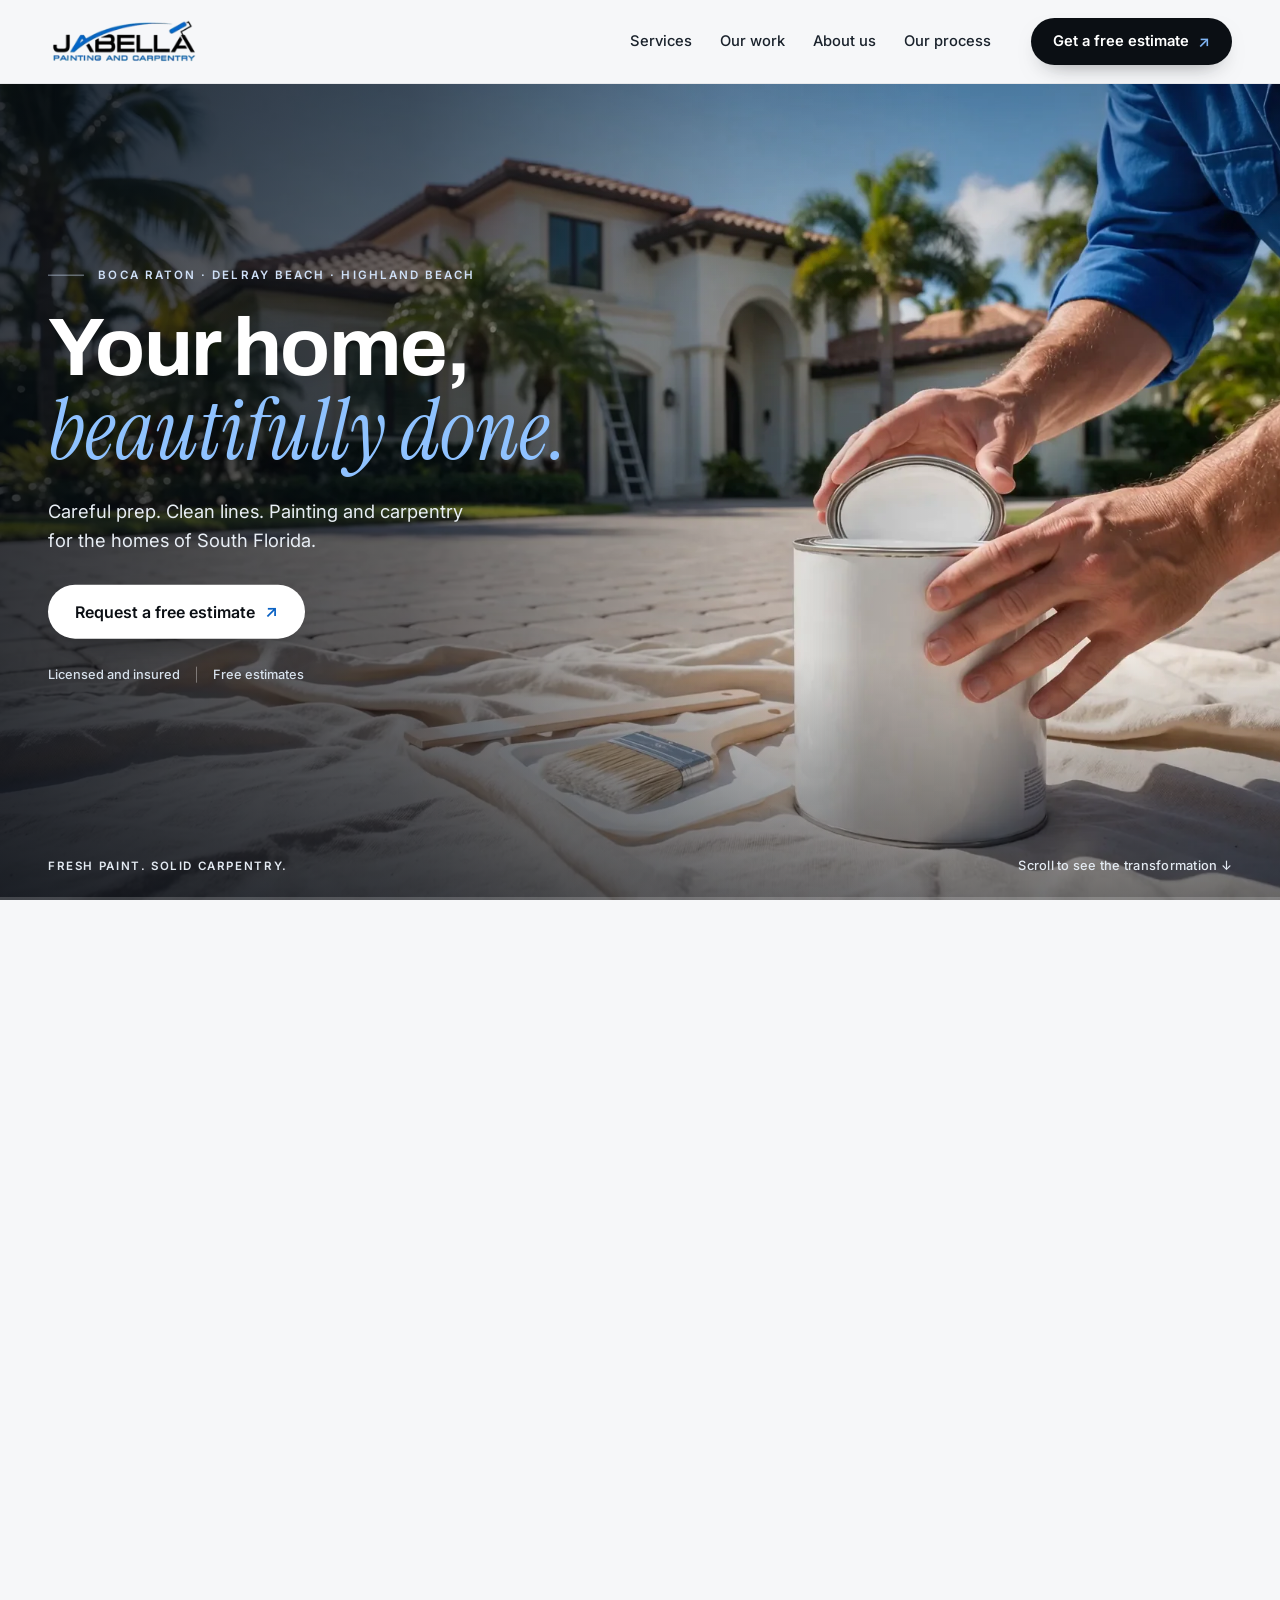
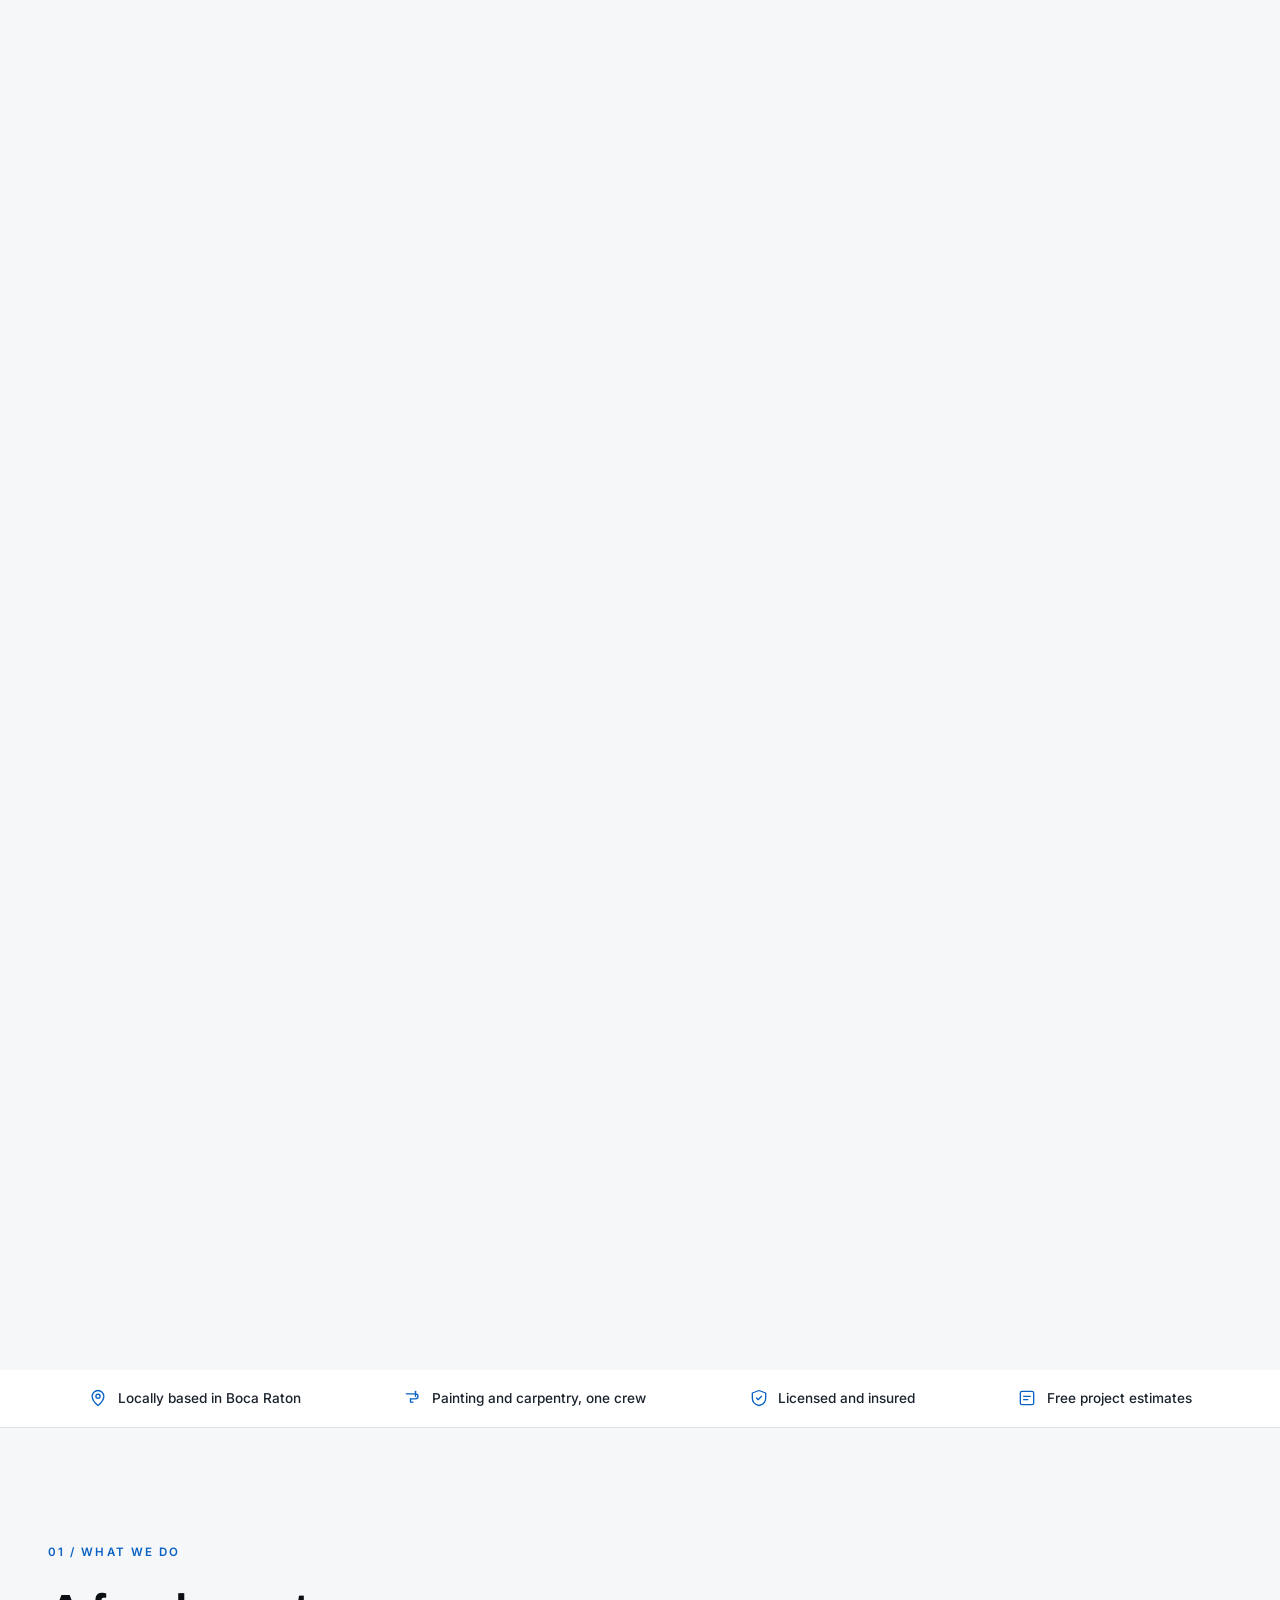
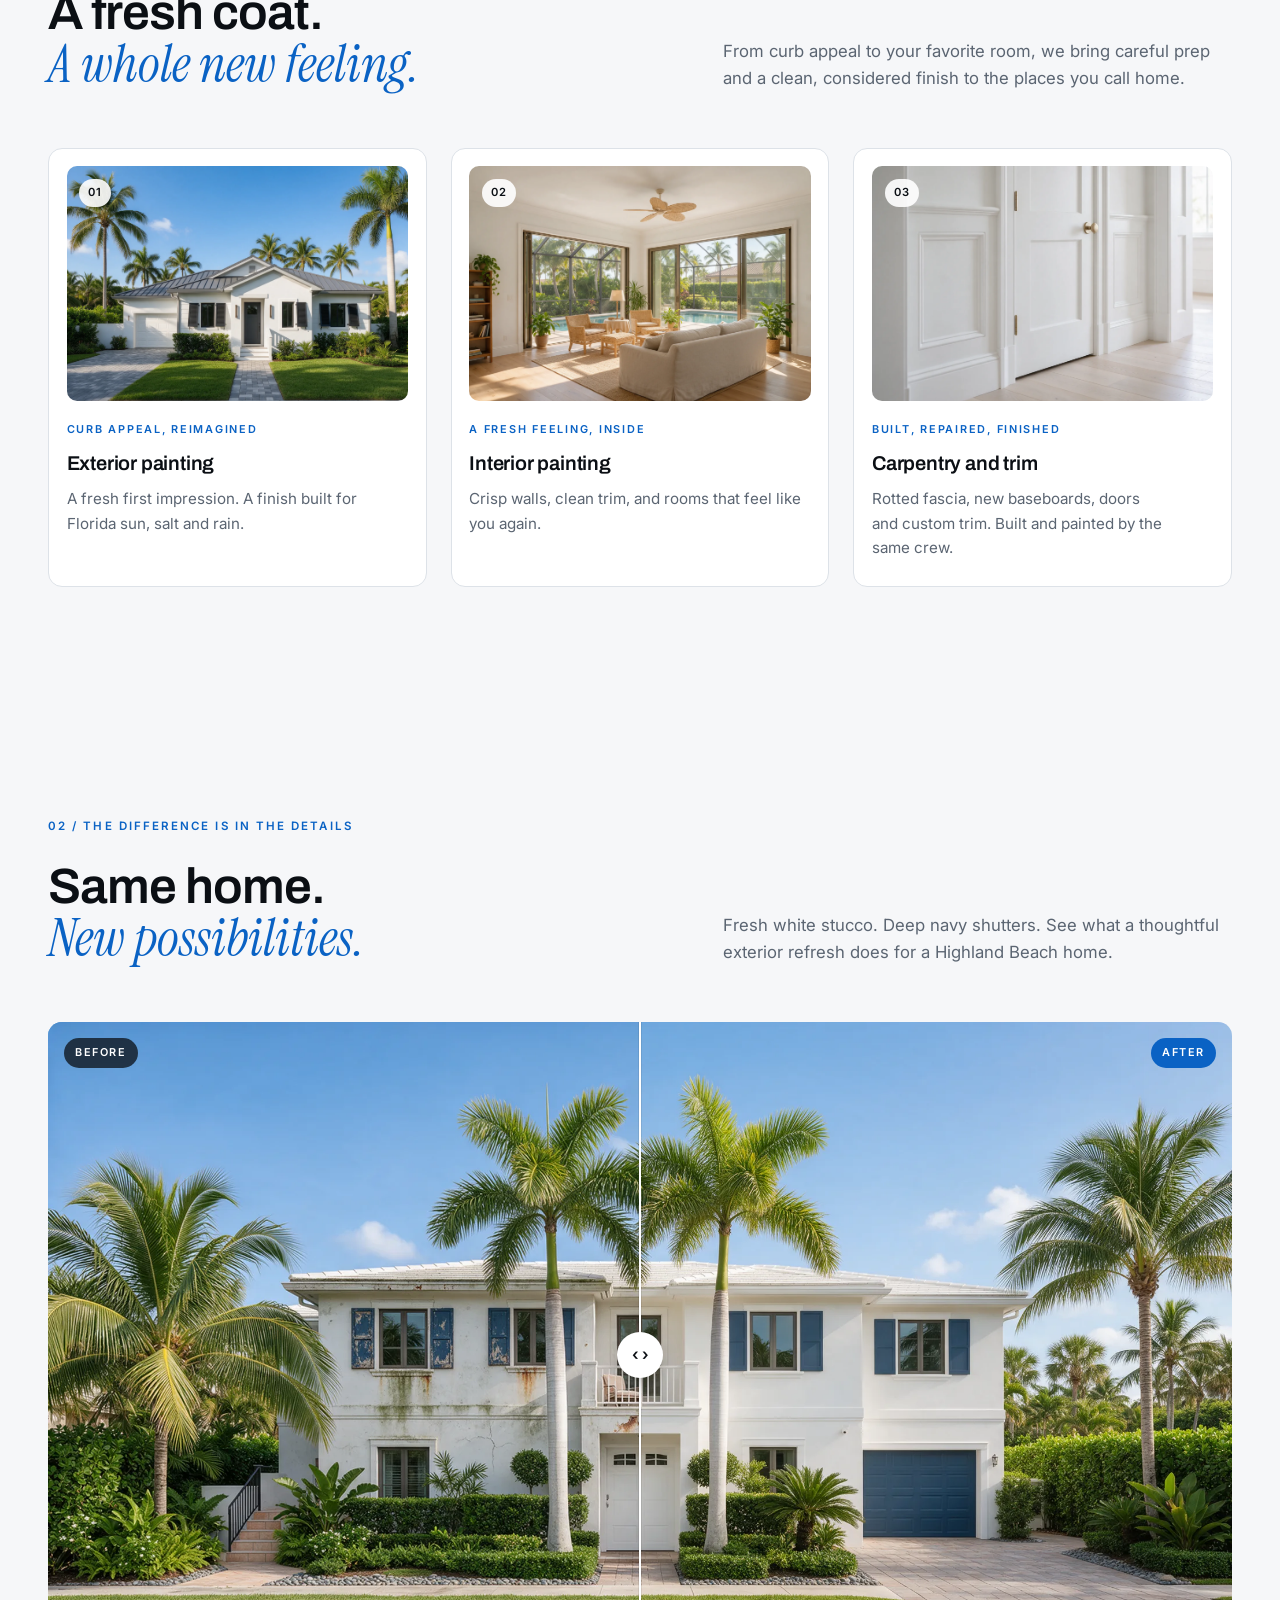
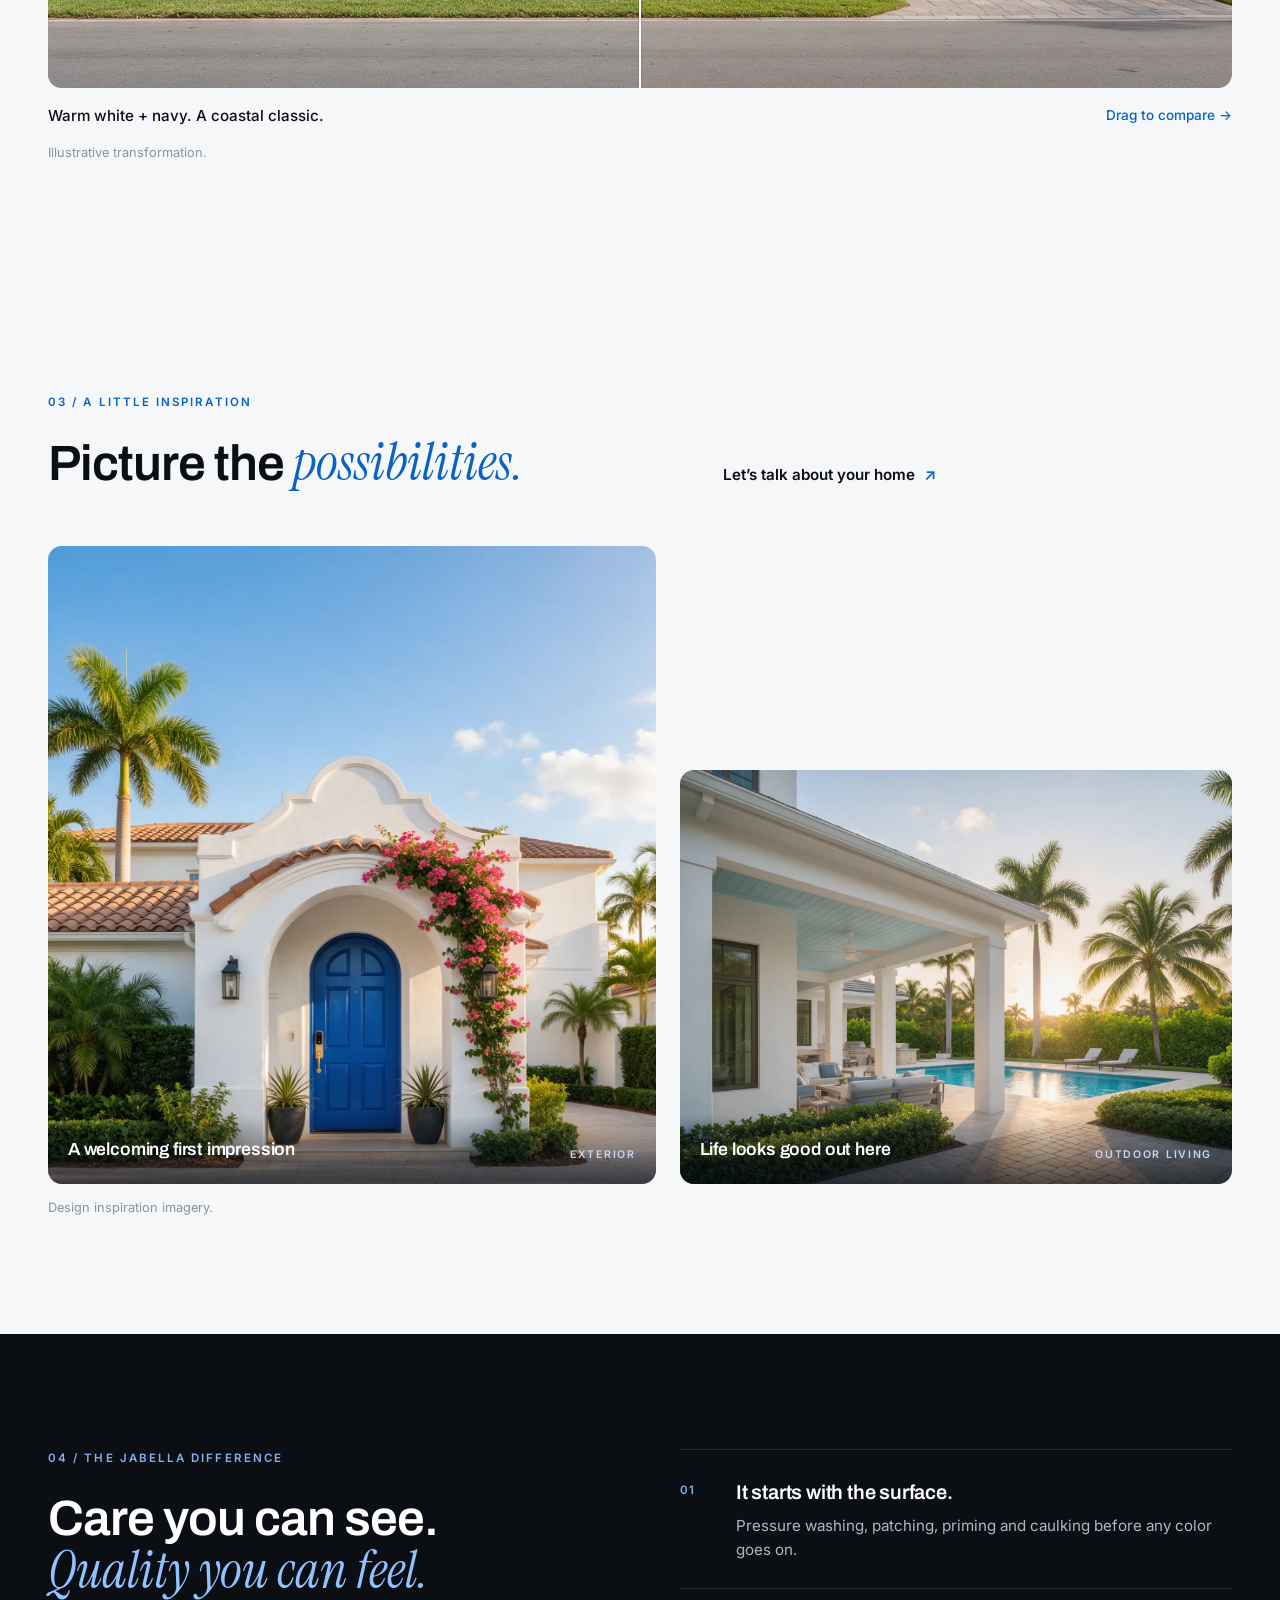
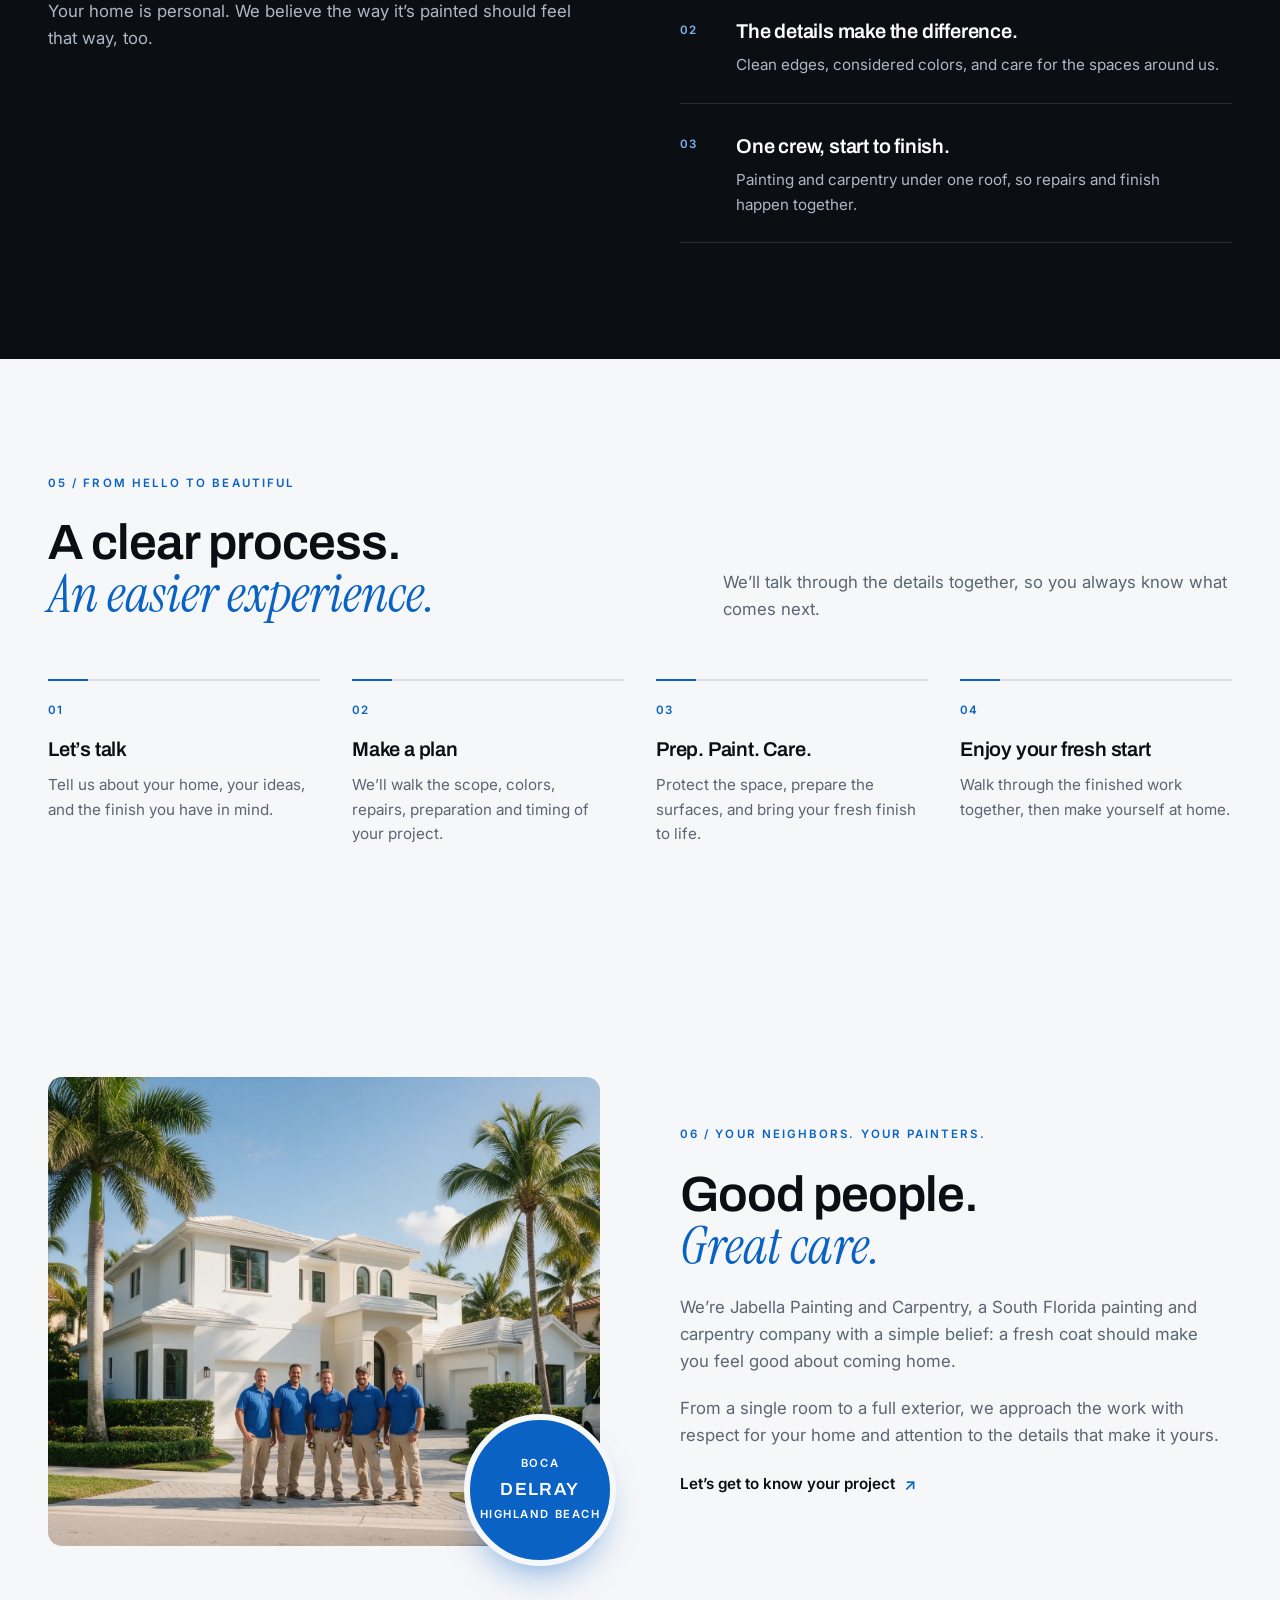
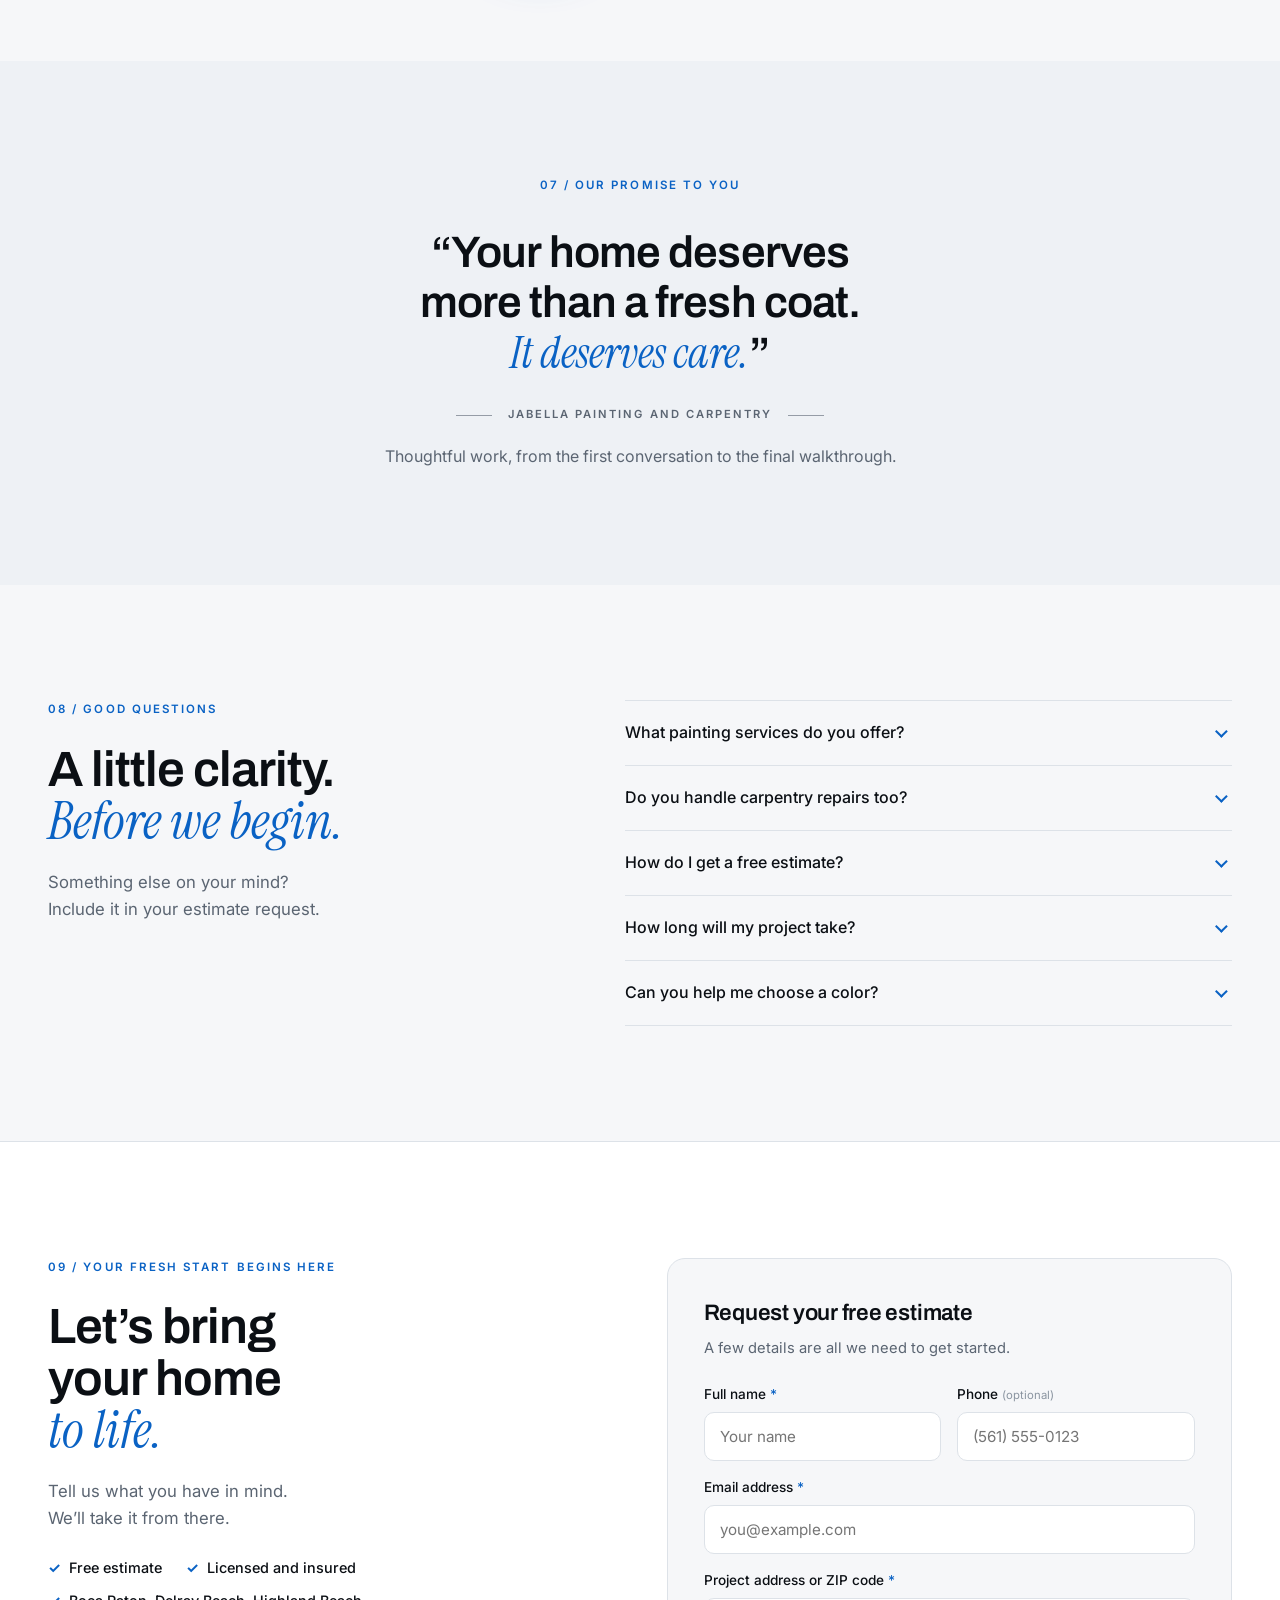
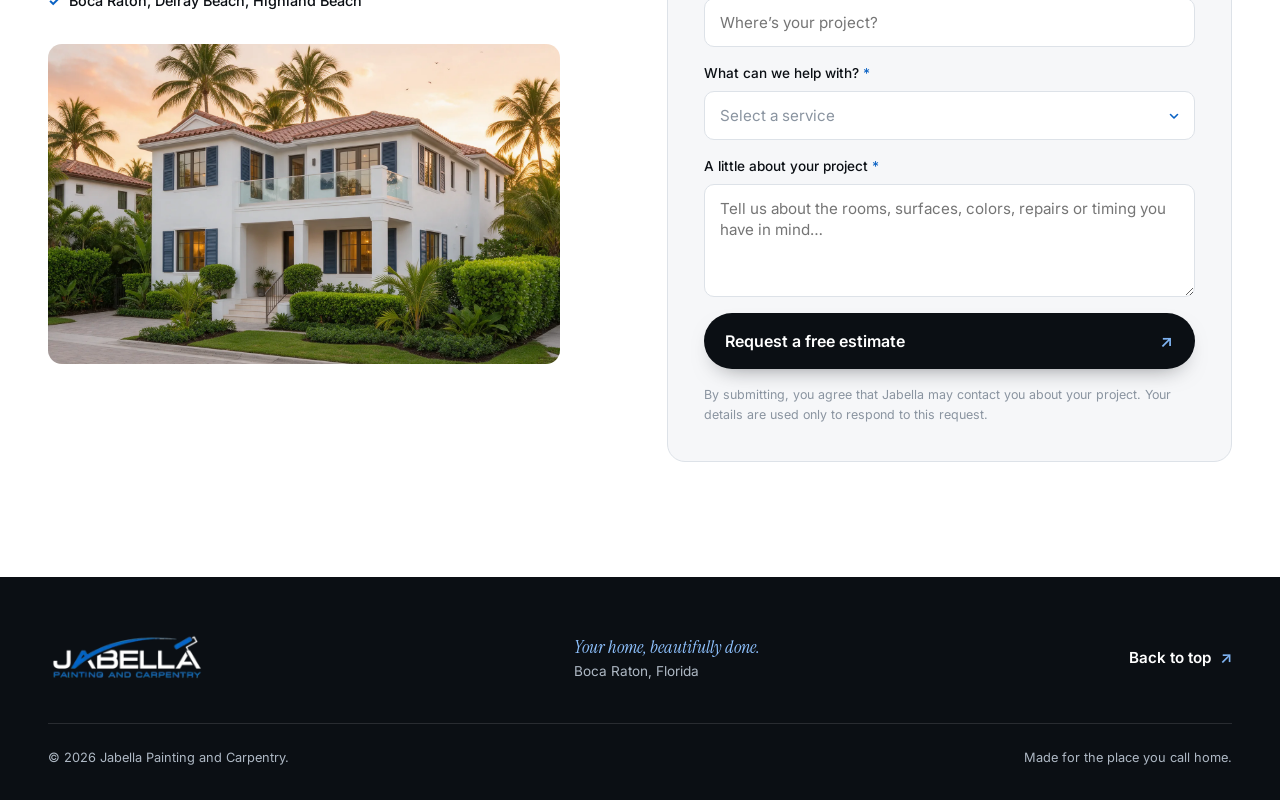
==== index.html @ df05719e "Jabella Painting and Carpentry one-page site Scroll-scrubbed hero film, services, before/after slide" ====
<!doctype html>
<html lang="en">
<head>
<meta charset="utf-8">
<meta name="viewport" content="width=device-width, initial-scale=1, viewport-fit=cover">
<title>Jabella Painting and Carpentry | House Painting in Boca Raton, FL</title>
<meta name="description" content="Residential painting and carpentry for Boca Raton, Delray Beach and Highland Beach. Careful prep, clean lines and free estimates from Jabella Painting and Carpentry.">
<meta property="og:type" content="website">
<meta property="og:site_name" content="Jabella Painting and Carpentry">
<meta property="og:title" content="Jabella Painting and Carpentry | House Painting in Boca Raton, FL">
<meta property="og:description" content="Residential painting and carpentry for Boca Raton, Delray Beach and Highland Beach. Careful prep, clean lines and free estimates.">
<meta property="og:image" content="assets/hero-end.webp">
<meta name="geo.region" content="US-FL">
<meta name="geo.placename" content="Boca Raton">
<link rel="icon" href="assets/mark.svg" type="image/svg+xml">
<link rel="preload" as="image" href="assets/hero-start.webp" fetchpriority="high">
<link rel="preconnect" href="https://fonts.googleapis.com">
<link rel="preconnect" href="https://fonts.gstatic.com" crossorigin>
<link href="https://fonts.googleapis.com/css2?family=Archivo:wght@500;600;700&family=Inter:wght@400;500;600&family=Instrument+Serif:ital@1&display=swap" rel="stylesheet">
<link rel="stylesheet" href="site.css">
</head>
<body>
<a class="skip" href="#services">Skip to services</a>

<header class="site-header">
  <a class="brand" href="#home" aria-label="Jabella Painting and Carpentry, home">
    <img src="assets/logo.webp" width="180" height="55" alt="Jabella Painting and Carpentry">
  </a>
  <nav class="desktop-nav" aria-label="Main navigation">
    <a href="#services">Services</a>
    <a href="#work">Our work</a>
    <a href="#about">About us</a>
    <a href="#process">Our process</a>
  </nav>
  <a class="btn btn--primary header-cta" href="#estimate">Get a free estimate <span class="arrow" aria-hidden="true">↗</span></a>
  <button class="menu-toggle" type="button" aria-expanded="false" aria-controls="mobile-nav" aria-label="Open menu">
    <span></span><span></span>
  </button>
</header>
<nav id="mobile-nav" class="mobile-nav" aria-label="Mobile navigation" hidden>
  <a href="#services">Services</a>
  <a href="#work">Our work</a>
  <a href="#about">About us</a>
  <a href="#process">Our process</a>
  <a href="#estimate" class="btn btn--primary">Get a free estimate</a>
</nav>

<main>

  <!-- ============ HERO: the painting film, scrubbed by scroll ============ -->
  <section id="home" class="hero-scroll" aria-label="Jabella painting film">
    <div class="hero-sticky">
      <img class="hero-poster" src="assets/hero-start.webp" alt="A painter opens a fresh can of white paint on a drop cloth in front of a Boca Raton home" fetchpriority="high">
      <video class="hero-video" muted playsinline preload="auto" aria-label="Painting film controlled by scrolling" data-src="assets/hero.mp4" data-src-mobile="assets/hero-m.mp4"></video>
      <div class="hero-shade" aria-hidden="true"></div>

      <div class="hero-copy">
        <p class="hero-kicker"><span class="rule"></span>Boca Raton · Delray Beach · Highland Beach</p>
        <h1>Your home,<br><em>beautifully done.</em></h1>
        <p class="hero-sub">Careful prep. Clean lines. Painting and carpentry <br class="br-wide">for the homes of South Florida.</p>
        <a class="btn btn--light btn--lg" href="#estimate">Request a free estimate <span class="arrow" aria-hidden="true">↗</span></a>
        <p class="hero-chips"><span>Licensed and insured</span><span class="sep" aria-hidden="true"></span><span>Free estimates</span></p>
      </div>

      <div class="hero-foot">
        <p class="hero-foot__tag">Fresh paint. Solid carpentry.</p>
        <p class="hero-foot__hint">Scroll to see the transformation <span aria-hidden="true">↓</span></p>
      </div>
      <div class="hero-progress" aria-hidden="true"><span></span></div>
    </div>
  </section>

  <!-- ============ TRUST STRIP ============ -->
  <section class="trust" aria-label="Why homeowners choose Jabella">
    <ul>
      <li><svg viewBox="0 0 24 24" aria-hidden="true"><path d="M12 21s-7-5.5-7-11a7 7 0 0 1 14 0c0 5.5-7 11-7 11z"/><circle cx="12" cy="10" r="2.5"/></svg>Locally based in Boca Raton</li>
      <li><svg viewBox="0 0 24 24" aria-hidden="true"><path d="M4 7h11a3 3 0 0 1 0 6H9"/><path d="M9 13v4h3"/><path d="M15 4v6"/></svg>Painting and carpentry, one crew</li>
      <li><svg viewBox="0 0 24 24" aria-hidden="true"><path d="M12 3l8 3v6c0 5-3.5 8-8 9-4.5-1-8-4-8-9V6l8-3z"/><path d="M9 12l2 2 4-4"/></svg>Licensed and insured</li>
      <li><svg viewBox="0 0 24 24" aria-hidden="true"><rect x="4" y="4" width="16" height="16" rx="2"/><path d="M8 10h8M8 14h5"/></svg>Free project estimates</li>
    </ul>
  </section>

  <!-- ============ 01 SERVICES ============ -->
  <section class="section services" id="services">
    <div class="wrap">
      <p class="label">01 / What we do</p>
      <div class="split">
        <h2>A fresh coat.<br><em>A whole new feeling.</em></h2>
        <p class="lede">From curb appeal to your favorite room, we bring careful prep and a clean, considered finish to the places you call home.</p>
      </div>

      <div class="cards" data-reveal data-stagger>
        <article class="card">
          <div class="card__media">
            <img src="assets/exterior.webp" alt="A freshly painted white Delray Beach home with gray shutters and a metal roof" loading="lazy" width="1600" height="1200">
            <span class="card__num">01</span>
          </div>
          <p class="card__kicker">Curb appeal, reimagined</p>
          <h3>Exterior painting</h3>
          <p>A fresh first impression. A finish built for Florida sun, salt and rain.</p>
        </article>
        <article class="card">
          <div class="card__media">
            <img src="assets/interior.webp" alt="A light-filled Boca Raton living room with freshly painted white walls opening to a pool" loading="lazy" width="1600" height="1200">
            <span class="card__num">02</span>
          </div>
          <p class="card__kicker">A fresh feeling, inside</p>
          <h3>Interior painting</h3>
          <p>Crisp walls, clean trim, and rooms that feel like you again.</p>
        </article>
        <article class="card">
          <div class="card__media">
            <img src="assets/carpentry.webp" alt="A freshly painted white shaker door with brass hardware and new wainscoting" loading="lazy" width="1600" height="1200">
            <span class="card__num">03</span>
          </div>
          <p class="card__kicker">Built, repaired, finished</p>
          <h3>Carpentry and trim</h3>
          <p>Rotted fascia, new baseboards, doors and custom trim. Built and painted by the same crew.</p>
        </article>
      </div>
    </div>
  </section>

  <!-- ============ 02 TRANSFORMATION ============ -->
  <section class="section transformation" id="transformation">
    <div class="wrap">
      <p class="label">02 / The difference is in the details</p>
      <div class="split">
        <h2>Same home.<br><em>New possibilities.</em></h2>
        <p class="lede">Fresh white stucco. Deep navy shutters. See what a thoughtful exterior refresh does for a Highland Beach home.</p>
      </div>

      <div class="compare" data-reveal>
        <div class="compare__frame" id="compare" style="--pos: 50%;">
          <img class="compare__after" src="assets/after.webp" alt="The same Highland Beach house freshly painted warm white with navy shutters" loading="lazy" width="2048" height="1152">
          <img class="compare__before" src="assets/before.webp" alt="A two-story Highland Beach house with faded, mildew-streaked stucco and peeling shutters, before the refresh" loading="lazy" width="2048" height="1152">
          <span class="compare__tag compare__tag--before">Before</span>
          <span class="compare__tag compare__tag--after">After</span>
          <div class="compare__line" aria-hidden="true"><span class="compare__knob">‹&nbsp;&nbsp;›</span></div>
          <input class="compare__range" type="range" min="0" max="100" value="50" aria-label="Drag to compare before and after">
        </div>
        <div class="compare__foot">
          <p class="compare__caption">Warm white + navy. A coastal classic.</p>
          <p class="compare__hint">Drag to compare <span aria-hidden="true">→</span></p>
        </div>
        <p class="note">Illustrative transformation.</p>
      </div>
    </div>
  </section>

  <!-- ============ 03 PROJECTS ============ -->
  <section class="section projects" id="work">
    <div class="wrap">
      <p class="label">03 / A little inspiration</p>
      <div class="split split--tight">
        <h2>Picture the <em>possibilities.</em></h2>
        <a class="textlink" href="#estimate">Let’s talk about your home <span class="arrow" aria-hidden="true">↗</span></a>
      </div>

      <div class="gallery" data-reveal data-stagger>
        <figure class="tile tile--tall">
          <img src="assets/entry.webp" alt="A white Mediterranean entry in Boca Raton with a glossy blue front door and bougainvillea" loading="lazy" width="1536" height="2048">
          <figcaption><span>A welcoming first impression</span><small>Exterior</small></figcaption>
        </figure>
        <figure class="tile">
          <img src="assets/lanai.webp" alt="A freshly painted white covered lanai beside a pool at golden hour in Delray Beach" loading="lazy" width="1600" height="1200">
          <figcaption><span>Life looks good out here</span><small>Outdoor living</small></figcaption>
        </figure>
      </div>
      <p class="note">Design inspiration imagery.</p>
    </div>
  </section>

  <!-- ============ 04 WHY ============ -->
  <section class="why-band" id="why">
    <div class="wrap grid-2">
      <div>
        <p class="label label--onDark">04 / The Jabella difference</p>
        <h2>Care you can see.<br><em>Quality you can feel.</em></h2>
        <p class="lede lede--onDark">Your home is personal. We believe the way it’s painted should feel that way, too.</p>
      </div>
      <ol class="pillars" data-reveal data-stagger>
        <li>
          <span class="num">01</span>
          <div><h3>It starts with the surface.</h3><p>Pressure washing, patching, priming and caulking before any color goes on.</p></div>
        </li>
        <li>
          <span class="num">02</span>
          <div><h3>The details make the difference.</h3><p>Clean edges, considered colors, and care for the spaces around us.</p></div>
        </li>
        <li>
          <span class="num">03</span>
          <div><h3>One crew, start to finish.</h3><p>Painting and carpentry under one roof, so repairs and finish happen together.</p></div>
        </li>
      </ol>
    </div>
  </section>

  <!-- ============ 05 PROCESS ============ -->
  <section class="section process" id="process">
    <div class="wrap">
      <p class="label">05 / From hello to beautiful</p>
      <div class="split">
        <h2>A clear process.<br><em>An easier experience.</em></h2>
        <p class="lede">We’ll talk through the details together, so you always know what comes next.</p>
      </div>
      <ol class="steps" data-reveal data-stagger>
        <li><span class="num">01</span><h3>Let’s talk</h3><p>Tell us about your home, your ideas, and the finish you have in mind.</p></li>
        <li><span class="num">02</span><h3>Make a plan</h3><p>We’ll walk the scope, colors, repairs, preparation and timing of your project.</p></li>
        <li><span class="num">03</span><h3>Prep. Paint. Care.</h3><p>Protect the space, prepare the surfaces, and bring your fresh finish to life.</p></li>
        <li><span class="num">04</span><h3>Enjoy your fresh start</h3><p>Walk through the finished work together, then make yourself at home.</p></li>
      </ol>
    </div>
  </section>

  <!-- ============ 06 ABOUT ============ -->
  <section class="section about" id="about">
    <div class="wrap grid-2 grid-2--about">
      <div class="about__media" data-reveal>
        <img src="assets/team.webp" alt="The Jabella Painting and Carpentry crew in blue shirts in front of a white Boca Raton home" loading="lazy" width="1600" height="1200">
        <div class="badge" aria-hidden="true"><span>Boca</span><span>Delray</span><span>Highland Beach</span></div>
      </div>
      <div>
        <p class="label">06 / Your neighbors. Your painters.</p>
        <h2>Good people.<br><em>Great care.</em></h2>
        <p class="body">We’re Jabella Painting and Carpentry, a South Florida painting and carpentry company with a simple belief: a fresh coat should make you feel good about coming home.</p>
        <p class="body">From a single room to a full exterior, we approach the work with respect for your home and attention to the details that make it yours.</p>
        <a class="textlink" href="#estimate">Let’s get to know your project <span class="arrow" aria-hidden="true">↗</span></a>
      </div>
    </div>
  </section>

  <!-- ============ 07 PROMISE ============ -->
  <section class="promise section" id="testimonials">
    <div class="wrap">
      <p class="label">07 / Our promise to you</p>
      <blockquote>
        <p>“Your home deserves<br>more than a fresh coat.<br><em>It deserves care.</em>”</p>
        <footer><span class="rule"></span>Jabella Painting and Carpentry<span class="rule"></span></footer>
      </blockquote>
      <p class="promise__sub">Thoughtful work, from the first conversation to the final walkthrough.</p>
    </div>
  </section>

  <!-- ============ 08 FAQ ============ -->
  <section class="section faq" id="faq">
    <div class="wrap grid-2 grid-2--faq">
      <div>
        <p class="label">08 / Good questions</p>
        <h2>A little clarity.<br><em>Before we begin.</em></h2>
        <p class="body">Something else on your mind?<br>Include it in your estimate request.</p>
      </div>
      <div class="accordion">
        <details>
          <summary>What painting services do you offer?</summary>
          <div class="acc__body">
            <p>Interior and exterior painting for homes and condos, including walls, ceilings, trim, doors, cabinets, stucco and fascia. We also handle pressure washing and surface prep as part of every exterior.</p>
          </div>
        </details>
        <details>
          <summary>Do you handle carpentry repairs too?</summary>
          <div class="acc__body">
            <p>Yes. Rotted fascia and soffit, damaged trim, baseboards, door frames and custom millwork are repaired or replaced by our own crew before the paint goes on, so you never need a second contractor.</p>
          </div>
        </details>
        <details>
          <summary>How do I get a free estimate?</summary>
          <div class="acc__body">
            <p>Fill out the short form below or give us a call. We’ll schedule a visit, walk the project with you, and send a clear written estimate with no obligation.</p>
          </div>
        </details>
        <details>
          <summary>How long will my project take?</summary>
          <div class="acc__body">
            <p>Most interiors take a few days and most exteriors about a week, depending on size, repairs and weather. We’ll give you a schedule up front and keep you posted along the way.</p>
          </div>
        </details>
        <details>
          <summary>Can you help me choose a color?</summary>
          <div class="acc__body">
            <p>Absolutely. We’ll bring samples, paint test patches on your actual walls and talk through what works with Florida light, your roof, your neighbors and any HOA guidelines.</p>
          </div>
        </details>
      </div>
    </div>
  </section>

  <!-- ============ 09 ESTIMATE ============ -->
  <section class="estimate-section" id="estimate">
    <div class="wrap grid-2 grid-2--estimate">
      <div class="estimate__intro">
        <p class="label">09 / Your fresh start begins here</p>
        <h2>Let’s bring<br>your home<br><em>to life.</em></h2>
        <p class="body">Tell us what you have in mind.<br>We’ll take it from there.</p>
        <ul class="checks">
          <li>Free estimate</li>
          <li>Licensed and insured</li>
          <li>Boca Raton, Delray Beach, Highland Beach</li>
        </ul>
        <img class="estimate-photo" src="assets/sunset.webp" alt="Warm sunset on a freshly painted Delray Beach home with navy shutters" loading="lazy" width="1600" height="1200">
      </div>

      <form class="estimate-form" id="estimate-form" novalidate>
        <h3>Request your free estimate</h3>
        <p class="form__sub">A few details are all we need to get started.</p>
        <div class="row-2">
          <label>Full name <span class="req">*</span><input type="text" name="name" autocomplete="name" required placeholder="Your name"></label>
          <label>Phone <small>(optional)</small><input type="tel" name="phone" autocomplete="tel" placeholder="(561) 555-0123"></label>
        </div>
        <label>Email address <span class="req">*</span><input type="email" name="email" autocomplete="email" required placeholder="you@example.com"></label>
        <label>Project address or ZIP code <span class="req">*</span><input type="text" name="address" autocomplete="street-address" required placeholder="Where’s your project?"></label>
        <label>What can we help with? <span class="req">*</span>
          <select name="service" required>
            <option value="" selected disabled>Select a service</option>
            <option>Exterior painting</option>
            <option>Interior painting</option>
            <option>Carpentry and trim</option>
            <option>Cabinet painting</option>
            <option>Something else</option>
          </select>
        </label>
        <label>A little about your project <span class="req">*</span><textarea name="details" rows="4" required placeholder="Tell us about the rooms, surfaces, colors, repairs or timing you have in mind…"></textarea></label>
        <label class="hp" aria-hidden="true">Website<input type="text" name="website" tabindex="-1" autocomplete="off"></label>
        <button class="btn btn--primary btn--block" type="submit">Request a free estimate <span class="arrow" aria-hidden="true">↗</span></button>
        <p class="form__legal">By submitting, you agree that Jabella may contact you about your project. Your details are used only to respond to this request.</p>
        <p class="form__done" hidden role="status">Thanks! We’ve got your request and will be in touch shortly.</p>
      </form>
    </div>
  </section>

</main>

<footer class="site-footer">
  <div class="wrap">
    <div class="footer__top">
      <a class="brand brand--footer" href="#home" aria-label="Jabella Painting and Carpentry, back to top">
        <img src="assets/logo-white.webp" width="180" height="55" alt="Jabella Painting and Carpentry">
      </a>
      <div class="footer__tag">
        <p><em>Your home, beautifully done.</em></p>
        <p>Boca Raton, Florida</p>
      </div>
      <a class="textlink textlink--onDark" href="#home">Back to top <span class="arrow" aria-hidden="true">↗</span></a>
    </div>
    <div class="footer__bottom">
      <p>© 2026 Jabella Painting and Carpentry.</p>
      <p>Made for the place you call home.</p>
    </div>
  </div>
</footer>

<script src="site.js" defer></script>
</body>
</html>
---- site.css ----
/* =====================================================================
   Jabella Painting and Carpentry: site styles
   Palette from the logo: blue #0A62C4 on black #0B0F14.
   ===================================================================== */
:root {
  --blue: #0A62C4;
  --blue-deep: #084E9C;
  --blue-soft: #E6F0FB;
  --ink: #0B0F14;
  --ink-2: #1A222C;
  --body: #5B6572;
  --muted: #8A94A0;
  --bg: #F6F7F9;
  --surface: #FFFFFF;
  --tint: #EEF1F5;
  --border: #DDE2E8;
  --radius: 14px;
  --header-h: 84px;
  --gutter: clamp(16px, 4vw, 48px);
  --wrap: 1200px;
  --font-display: "Archivo", system-ui, sans-serif;
  --font-text: "Inter", system-ui, sans-serif;
  --font-accent: "Instrument Serif", Georgia, serif;
  --ease: cubic-bezier(.23, 1, .32, 1);
  color-scheme: light;
}
@media (max-width: 760px) { :root { --header-h: 68px; } }

*, *::before, *::after { box-sizing: border-box; }
html { scroll-behavior: smooth; -webkit-text-size-adjust: 100%; }
@media (prefers-reduced-motion: reduce) { html { scroll-behavior: auto; } }
body {
  margin: 0; background: var(--bg); color: var(--ink);
  font: 400 1rem/1.6 var(--font-text);
  -webkit-font-smoothing: antialiased; text-rendering: optimizeLegibility;
}
img, video { display: block; max-width: 100%; height: auto; }
h1, h2, h3 { margin: 0; font-family: var(--font-display); letter-spacing: -0.02em; text-wrap: balance; }
p { margin: 0; text-wrap: pretty; }
a { color: inherit; }
em { font-family: var(--font-accent); font-style: italic; font-weight: 400; color: var(--blue); letter-spacing: 0; }
.skip { position: absolute; left: -999px; top: 8px; background: var(--ink); color: #fff; padding: .5rem .9rem; border-radius: 8px; z-index: 100; }
.skip:focus { left: 8px; }
:focus-visible { outline: 2px solid var(--blue); outline-offset: 3px; border-radius: 6px; }

.wrap { width: min(var(--wrap), 100% - 2 * var(--gutter)); margin-inline: auto; }
.section { padding-block: clamp(72px, 9vw, 120px); }
.label {
  font-size: .72rem; font-weight: 600; letter-spacing: .18em; text-transform: uppercase;
  color: var(--blue); margin-bottom: 1.5rem;
}
.label--onDark { color: #7FB3F2; }
h2 { font-size: clamp(2rem, 4.2vw, 3.1rem); line-height: 1.05; font-weight: 600; }
h2 em { font-size: 1.04em; }
h3 { font-size: 1.25rem; font-weight: 600; letter-spacing: -0.01em; }
.lede { color: var(--body); font-size: 1.05rem; max-width: 34rem; }
.lede--onDark { color: #AEB8C4; }
.body { color: var(--body); font-size: 1.05rem; max-width: 34rem; margin-top: 1.25rem; }
.note { color: var(--muted); font-size: .8rem; margin-top: .9rem; }
.split { display: grid; grid-template-columns: 1.2fr 1fr; gap: 2rem 4rem; align-items: end; margin-bottom: clamp(36px, 5vw, 56px); }
.split--tight { align-items: center; }
@media (max-width: 860px) { .split { grid-template-columns: 1fr; gap: 1.25rem; } }

/* ---------- buttons and links ---------- */
.btn {
  display: inline-flex; align-items: center; gap: .6rem; min-height: 2.9rem; padding: 0 1.35rem;
  border-radius: 999px; border: 0; cursor: pointer; text-decoration: none; white-space: nowrap;
  font: 600 .92rem/1 var(--font-text);
  transition: background-color .18s var(--ease), color .18s var(--ease), transform .12s var(--ease), box-shadow .18s var(--ease);
}
.btn:active { transform: translateY(1px) scale(.985); }
.btn--primary { background: var(--ink); color: #fff; box-shadow: 0 10px 24px -14px rgb(11 15 20 / .6); }
.btn--primary:hover { background: var(--blue); }
.btn--primary .arrow { color: #7FB3F2; }
.btn--primary:hover .arrow { color: #fff; }
.btn--light { background: #fff; color: var(--ink); box-shadow: 0 12px 30px -14px rgb(0 0 0 / .5); }
.btn--light:hover { background: var(--blue); color: #fff; }
.btn--light .arrow { color: var(--blue); }
.btn--light:hover .arrow { color: #fff; }
.btn--lg { min-height: 3.4rem; padding: 0 1.7rem; font-size: 1rem; }
.btn--block { width: 100%; justify-content: space-between; min-height: 3.5rem; font-size: 1rem; }
.arrow { font-size: 1.05em; line-height: 1; transition: transform .18s var(--ease); }
.btn:hover .arrow, .textlink:hover .arrow { transform: translate(2px, -2px); }
.textlink { display: inline-flex; align-items: center; gap: .55rem; font-weight: 600; font-size: .95rem; text-decoration: none; color: var(--ink); margin-top: 1.5rem; }
.textlink .arrow { color: var(--blue); }
.textlink--onDark { color: #fff; margin-top: 0; }
.textlink--onDark .arrow { color: #7FB3F2; }

/* ---------- header ---------- */
.site-header {
  position: sticky; top: 0; z-index: 40; height: var(--header-h);
  display: flex; align-items: center; gap: 2.5rem; padding-inline: var(--gutter);
  background: rgb(246 247 249 / .94); backdrop-filter: blur(18px); -webkit-backdrop-filter: blur(18px);
  border-bottom: 1px solid rgb(11 15 20 / .06);
}
.brand { display: inline-flex; align-items: center; text-decoration: none; flex: none; }
.brand img { height: 46px; width: auto; }
.desktop-nav { display: flex; gap: 1.75rem; margin-left: auto; }
.desktop-nav a { text-decoration: none; font-size: .92rem; font-weight: 500; color: var(--ink-2); padding: .4rem 0; position: relative; }
.desktop-nav a::after { content: ""; position: absolute; left: 0; right: 100%; bottom: 0; height: 2px; background: var(--blue); transition: right .22s var(--ease); }
.desktop-nav a:hover::after { right: 0; }
.menu-toggle { display: none; margin-left: auto; width: 44px; height: 44px; border: 0; background: transparent; cursor: pointer; flex-direction: column; justify-content: center; gap: 6px; align-items: center; }
.menu-toggle span { display: block; width: 22px; height: 2px; background: var(--ink); transition: transform .2s var(--ease); }
.menu-toggle[aria-expanded="true"] span:first-child { transform: translateY(4px) rotate(45deg); }
.menu-toggle[aria-expanded="true"] span:last-child { transform: translateY(-4px) rotate(-45deg); }
.mobile-nav { position: fixed; inset: var(--header-h) 0 auto 0; z-index: 39; background: var(--bg); padding: 1rem var(--gutter) 1.5rem; display: grid; gap: .25rem; border-bottom: 1px solid var(--border); }
.mobile-nav[hidden] { display: none; }
.mobile-nav a { text-decoration: none; font-weight: 500; padding: .75rem 0; border-bottom: 1px solid var(--border); }
.mobile-nav a.btn { border: 0; margin-top: .75rem; justify-content: center; }
@media (max-width: 860px) {
  .desktop-nav, .header-cta { display: none; }
  .menu-toggle { display: flex; }
  .brand img { height: 38px; }
}

/* ---------- hero: sticky stage inside a tall track ---------- */
.hero-scroll { height: 330vh; margin-top: calc(-1 * var(--header-h)); padding-top: var(--header-h); position: relative; }
.hero-sticky {
  position: sticky; top: var(--header-h); height: calc(100svh - var(--header-h)); min-height: 600px;
  overflow: hidden; background: #DCE3EA; color: #fff;
}
.hero-poster, .hero-video, .hero-shade { position: absolute; inset: 0; width: 100%; height: 100%; object-fit: cover; }
.hero-poster, .hero-video { object-position: 62% center; }
.hero-video { opacity: 0; transition: opacity .3s; }
.hero-video.is-ready { opacity: 1; }
.hero-shade {
  pointer-events: none;
  background:
    linear-gradient(90deg, rgb(5 10 18 / .78) 0%, rgb(5 10 18 / .55) 32%, rgb(5 10 18 / .12) 58%, rgb(5 10 18 / 0) 75%),
    linear-gradient(180deg, rgb(5 10 18 / .25) 0%, rgb(5 10 18 / 0) 30%, rgb(5 10 18 / 0) 70%, rgb(5 10 18 / .55) 100%);
}
.hero-copy {
  position: absolute; left: var(--gutter); right: var(--gutter); top: 50%; transform: translateY(-54%);
  max-width: 40rem; will-change: opacity; transition: opacity .25s linear;
}
.hero-kicker { display: flex; align-items: center; gap: .9rem; font-size: .72rem; font-weight: 600; letter-spacing: .18em; text-transform: uppercase; color: #CFE0F7; margin-bottom: 1.4rem; }
.rule { display: inline-block; width: 2.25rem; height: 1px; background: currentColor; opacity: .6; }
.hero-copy h1 { font-size: clamp(2.6rem, 6.4vw, 5.1rem); line-height: 1; font-weight: 700; color: #fff; text-shadow: 0 2px 24px rgb(0 0 0 / .25); }
.hero-copy h1 em { color: #8FC2FF; font-size: 1.04em; }
.hero-sub { font-size: clamp(1rem, 1.5vw, 1.15rem); line-height: 1.55; color: #E8EEF5; margin: 1.5rem 0 1.9rem; max-width: 30rem; }
.hero-chips { display: flex; align-items: center; gap: 1rem; margin-top: 1.6rem; font-size: .8rem; font-weight: 500; color: #D7E1EC; }
.hero-chips .sep { width: 1px; height: 1rem; background: rgb(255 255 255 / .35); }
.hero-foot { position: absolute; left: var(--gutter); right: var(--gutter); bottom: 1.5rem; display: flex; justify-content: space-between; align-items: center; font-size: .72rem; letter-spacing: .14em; text-transform: uppercase; font-weight: 600; color: #E3EAF2; }
.hero-foot__hint { letter-spacing: .02em; text-transform: none; font-weight: 500; font-size: .8rem; }
.hero-progress { position: absolute; left: 0; right: 0; bottom: 0; height: 3px; background: rgb(255 255 255 / .18); }
.hero-progress span { display: block; height: 100%; width: 100%; background: var(--blue); transform-origin: 0 50%; transform: scaleX(0); }
.br-wide { display: none; }
@media (min-width: 900px) { .br-wide { display: inline; } }
@media (max-width: 760px) {
  .hero-scroll { height: 280vh; }
  .hero-sticky { min-height: 560px; }
  .hero-poster, .hero-video { object-position: 68% center; }
  .hero-copy { top: auto; bottom: 5.5rem; transform: none; }
  .hero-foot { bottom: 1rem; }
  .hero-foot__tag { display: none; }
}
/* static fallback when the film cannot or should not run */
.hero-scroll.static-hero { height: auto; }
.hero-scroll.static-hero .hero-sticky { position: relative; }
.hero-scroll.static-hero .hero-video, .hero-scroll.static-hero .hero-progress, .hero-scroll.static-hero .hero-foot__hint { display: none; }

/* ---------- trust strip ---------- */
.trust { border-bottom: 1px solid var(--border); background: var(--surface); }
.trust ul { list-style: none; margin: 0 auto; padding: 1.1rem var(--gutter); width: min(var(--wrap), 100%); display: flex; flex-wrap: wrap; gap: .75rem 2.5rem; justify-content: space-between; }
.trust li { display: inline-flex; align-items: center; gap: .6rem; font-size: .85rem; font-weight: 500; color: var(--ink-2); }
.trust svg { width: 20px; height: 20px; fill: none; stroke: var(--blue); stroke-width: 1.6; stroke-linecap: round; stroke-linejoin: round; }
@media (max-width: 760px) { .trust ul { gap: .6rem 1.25rem; justify-content: flex-start; } }

/* ---------- 01 services ---------- */
.cards { display: grid; grid-template-columns: repeat(3, 1fr); gap: 1.5rem; }
.card { background: var(--surface); border: 1px solid var(--border); border-radius: var(--radius); padding: 1.1rem 1.1rem 1.6rem; transition: transform .25s var(--ease), box-shadow .25s var(--ease); }
.card:hover { transform: translateY(-3px); box-shadow: 0 24px 40px -28px rgb(11 15 20 / .35); }
.card__media { position: relative; border-radius: 10px; overflow: hidden; aspect-ratio: 16 / 11; margin-bottom: 1.25rem; }
.card__media img { width: 100%; height: 100%; object-fit: cover; transition: transform .6s var(--ease); }
.card:hover .card__media img { transform: scale(1.04); }
.card__num { position: absolute; left: .8rem; top: .8rem; font-size: .7rem; font-weight: 600; letter-spacing: .1em; background: rgb(255 255 255 / .9); color: var(--ink); padding: .3rem .55rem; border-radius: 999px; }
.card__kicker { font-size: .68rem; letter-spacing: .16em; text-transform: uppercase; font-weight: 600; color: var(--blue); margin-bottom: .55rem; }
.card h3 { margin-bottom: .5rem; }
.card p:last-child { color: var(--body); font-size: .95rem; }
@media (max-width: 900px) { .cards { grid-template-columns: 1fr; } }

/* ---------- 02 compare slider ---------- */
.compare__frame { position: relative; border-radius: var(--radius); overflow: hidden; aspect-ratio: 16 / 9; background: var(--tint); isolation: isolate; user-select: none; -webkit-user-select: none; }
.compare__frame img { position: absolute; inset: 0; width: 100%; height: 100%; object-fit: cover; }
.compare__before { clip-path: inset(0 calc(100% - var(--pos)) 0 0); }
.compare__line { position: absolute; top: 0; bottom: 0; left: var(--pos); width: 2px; background: #fff; transform: translateX(-1px); box-shadow: 0 0 0 1px rgb(0 0 0 / .08); }
.compare__knob { position: absolute; top: 50%; left: 50%; transform: translate(-50%, -50%); width: 46px; height: 46px; border-radius: 50%; background: #fff; color: var(--ink); display: grid; place-items: center; font-size: 1rem; font-weight: 600; box-shadow: 0 8px 24px -8px rgb(0 0 0 / .5); white-space: nowrap; letter-spacing: -.1em; }
.compare__range { position: absolute; inset: 0; width: 100%; height: 100%; margin: 0; opacity: 0; cursor: ew-resize; -webkit-appearance: none; appearance: none; touch-action: pan-y; }
.compare__range::-webkit-slider-thumb { -webkit-appearance: none; width: 48px; height: 100%; }
.compare__range::-moz-range-thumb { width: 48px; height: 100%; border: 0; background: transparent; }
.compare__tag { position: absolute; top: 1rem; font-size: .68rem; font-weight: 600; letter-spacing: .14em; text-transform: uppercase; padding: .4rem .7rem; border-radius: 999px; background: rgb(11 15 20 / .75); color: #fff; backdrop-filter: blur(6px); z-index: 2; }
.compare__tag--before { left: 1rem; }
.compare__tag--after { right: 1rem; background: var(--blue); }
.compare__foot { display: flex; justify-content: space-between; align-items: center; margin-top: 1rem; gap: 1rem; }
.compare__caption { font-weight: 500; font-size: .95rem; }
.compare__hint { font-size: .85rem; font-weight: 500; color: var(--blue); }

/* ---------- 03 gallery ---------- */
.gallery { display: grid; grid-template-columns: 1.1fr 1fr; gap: 1.5rem; align-items: end; }
.tile { position: relative; margin: 0; border-radius: var(--radius); overflow: hidden; background: var(--tint); }
.tile img { width: 100%; height: 100%; object-fit: cover; aspect-ratio: 4 / 3; transition: transform .7s var(--ease); }
.tile--tall img { aspect-ratio: 4 / 4.2; }
.tile:hover img { transform: scale(1.03); }
.tile figcaption { position: absolute; inset: auto 0 0 0; padding: 1.25rem; display: flex; justify-content: space-between; align-items: end; gap: 1rem; color: #fff; background: linear-gradient(180deg, rgb(5 10 18 / 0), rgb(5 10 18 / .7)); }
.tile figcaption span { font-family: var(--font-display); font-weight: 600; font-size: 1.1rem; letter-spacing: -0.01em; }
.tile figcaption small { font-size: .66rem; letter-spacing: .16em; text-transform: uppercase; font-weight: 600; color: #BFD8F8; }
@media (max-width: 760px) { .gallery { grid-template-columns: 1fr; } .tile--tall img { aspect-ratio: 4 / 3; } }

/* ---------- 04 why band ---------- */
.why-band { background: var(--ink); color: #fff; padding-block: clamp(72px, 9vw, 120px); }
.why-band h2 { color: #fff; }
.why-band h2 em { color: #8FC2FF; }
.grid-2 { display: grid; grid-template-columns: 1fr 1fr; gap: 3rem 5rem; align-items: start; }
.pillars { list-style: none; margin: 0; padding: 0; }
.pillars li { display: grid; grid-template-columns: 2.5rem 1fr; gap: 1rem; padding: 1.6rem 0; border-top: 1px solid rgb(255 255 255 / .12); }
.pillars li:last-child { border-bottom: 1px solid rgb(255 255 255 / .12); }
.pillars .num { font-size: .72rem; font-weight: 600; letter-spacing: .1em; color: #7FB3F2; padding-top: .35rem; }
.pillars h3 { color: #fff; margin-bottom: .4rem; }
.pillars p { color: #AEB8C4; font-size: .95rem; }
@media (max-width: 860px) { .grid-2 { grid-template-columns: 1fr; gap: 2.5rem; } }

/* ---------- 05 process ---------- */
.steps { list-style: none; margin: 0; padding: 0; display: grid; grid-template-columns: repeat(4, 1fr); gap: 2rem; }
.steps li { border-top: 2px solid var(--border); padding-top: 1.25rem; position: relative; }
.steps li::before { content: ""; position: absolute; left: 0; top: -2px; width: 2.5rem; height: 2px; background: var(--blue); }
.steps .num { display: block; font-size: .72rem; font-weight: 600; letter-spacing: .1em; color: var(--blue); margin-bottom: .9rem; }
.steps h3 { margin-bottom: .5rem; }
.steps p { color: var(--body); font-size: .95rem; }
@media (max-width: 900px) { .steps { grid-template-columns: 1fr 1fr; } }
@media (max-width: 520px) { .steps { grid-template-columns: 1fr; } }

/* ---------- 06 about ---------- */
.grid-2--about { align-items: center; }
.about__media { position: relative; }
.about__media img { border-radius: var(--radius); aspect-ratio: 4 / 3.4; object-fit: cover; width: 100%; }
.badge {
  position: absolute; right: -1rem; bottom: -1.25rem; width: 9.5rem; height: 9.5rem; border-radius: 50%;
  background: var(--blue); color: #fff; display: grid; place-content: center; text-align: center; gap: .15rem;
  font-size: .7rem; font-weight: 600; letter-spacing: .14em; text-transform: uppercase; box-shadow: 0 20px 40px -20px rgb(10 98 196 / .7);
  border: 6px solid var(--bg);
}
.badge span:nth-child(2) { font-size: 1.1rem; letter-spacing: .08em; font-family: var(--font-display); }
@media (max-width: 860px) { .badge { right: .5rem; bottom: -1rem; width: 8rem; height: 8rem; } }

/* ---------- 07 promise ---------- */
.promise { background: var(--tint); text-align: center; }
.promise .label { margin-bottom: 2rem; }
.promise blockquote { margin: 0; }
.promise blockquote p { font-family: var(--font-display); font-weight: 600; font-size: clamp(1.7rem, 3.6vw, 2.75rem); line-height: 1.15; letter-spacing: -0.02em; }
.promise blockquote footer { display: inline-flex; align-items: center; gap: 1rem; margin-top: 1.75rem; font-size: .7rem; font-weight: 600; letter-spacing: .18em; text-transform: uppercase; color: var(--body); }
.promise__sub { color: var(--body); margin-top: 1.25rem; }

/* ---------- 08 faq ---------- */
.grid-2--faq { grid-template-columns: .9fr 1.1fr; }
.accordion details { border-bottom: 1px solid var(--border); }
.accordion details:first-child { border-top: 1px solid var(--border); }
.accordion summary { list-style: none; cursor: pointer; padding: 1.2rem 2.5rem 1.2rem 0; font-weight: 500; position: relative; }
.accordion summary::-webkit-details-marker { display: none; }
.accordion summary::after { content: ""; position: absolute; right: .4rem; top: 50%; width: .55rem; height: .55rem; border-right: 2px solid var(--blue); border-bottom: 2px solid var(--blue); transform: translateY(-70%) rotate(45deg); transition: transform .2s var(--ease); }
.accordion details[open] summary::after { transform: translateY(-30%) rotate(-135deg); }
.accordion .acc__body { overflow: hidden; }
.accordion details p { color: var(--body); padding: 0 2.5rem 1.4rem 0; font-size: .95rem; }
.accordion details.is-closing summary::after { transform: translateY(-70%) rotate(45deg); }

/* ---------- 09 estimate ---------- */
.estimate-section { background: var(--surface); border-top: 1px solid var(--border); padding-block: clamp(72px, 9vw, 120px); }
.grid-2--estimate { grid-template-columns: 1fr 1.05fr; gap: 3rem 5rem; }
.checks { list-style: none; margin: 1.5rem 0 2rem; padding: 0; display: flex; flex-wrap: wrap; gap: .6rem 1.5rem; }
.checks li { font-size: .9rem; font-weight: 500; display: inline-flex; gap: .5rem; align-items: center; }
.checks li::before { content: "✓"; color: var(--blue); font-weight: 700; }
.estimate-photo { border-radius: var(--radius); aspect-ratio: 16 / 10; object-fit: cover; width: 100%; max-width: 32rem; }
.estimate-form { background: var(--bg); border: 1px solid var(--border); border-radius: 18px; padding: clamp(1.25rem, 3vw, 2.25rem); }
.estimate-form h3 { font-size: 1.4rem; }
.form__sub { color: var(--body); font-size: .92rem; margin: .4rem 0 1.5rem; }
.estimate-form label { display: block; font-size: .85rem; font-weight: 500; margin-bottom: 1rem; }
.estimate-form label small { color: var(--muted); font-weight: 400; }
.req { color: var(--blue); }
.estimate-form input, .estimate-form select, .estimate-form textarea {
  display: block; width: 100%; margin-top: .4rem; padding: .8rem .95rem; font: 400 .95rem/1.4 var(--font-text); color: var(--ink);
  background: var(--surface); border: 1px solid var(--border); border-radius: 10px; transition: border-color .15s, box-shadow .15s;
}
.estimate-form select { appearance: none; -webkit-appearance: none; background-image: url("data:image/svg+xml,%3Csvg xmlns='http://www.w3.org/2000/svg' viewBox='0 0 12 12'%3E%3Cpath d='M2.5 4.5 6 8l3.5-3.5' fill='none' stroke='%230A62C4' stroke-width='1.6' stroke-linecap='round' stroke-linejoin='round'/%3E%3C/svg%3E"); background-repeat: no-repeat; background-position: right .9rem center; background-size: .75rem; }
.estimate-form select:invalid { color: var(--muted); }
.estimate-form textarea { resize: vertical; min-height: 7rem; }
.estimate-form input:focus, .estimate-form select:focus, .estimate-form textarea:focus { outline: none; border-color: var(--blue); box-shadow: 0 0 0 3px rgb(10 98 196 / .18); }
.estimate-form .is-invalid { border-color: #C0392B; }
.row-2 { display: grid; grid-template-columns: 1fr 1fr; gap: 1rem; }
.hp { position: absolute; left: -9999px; width: 1px; height: 1px; overflow: hidden; }
.form__legal { color: var(--muted); font-size: .78rem; margin-top: 1rem; }
.form__done { margin-top: 1rem; padding: .9rem 1rem; border-radius: 10px; background: var(--blue-soft); color: var(--blue-deep); font-weight: 500; font-size: .92rem; }
@media (max-width: 860px) { .grid-2--faq, .grid-2--estimate { grid-template-columns: 1fr; } .row-2 { grid-template-columns: 1fr; gap: 0; } }

/* ---------- footer ---------- */
.site-footer { background: var(--ink); color: #fff; padding: 3.5rem 0 2rem; }
.footer__top { display: flex; flex-wrap: wrap; align-items: center; justify-content: space-between; gap: 2rem; padding-bottom: 2.5rem; border-bottom: 1px solid rgb(255 255 255 / .12); }
.brand--footer img { height: 48px; }
.footer__tag p:first-child { font-size: 1.1rem; }
.footer__tag em { color: #8FC2FF; }
.footer__tag p:last-child { font-size: .85rem; color: #AEB8C4; }
.footer__bottom { display: flex; flex-wrap: wrap; justify-content: space-between; gap: .5rem 2rem; padding-top: 1.5rem; font-size: .8rem; color: #AEB8C4; }

/* ---------- reveal on entry ---------- */
@media (prefers-reduced-motion: no-preference) {
  [data-reveal] { opacity: 0; transform: translateY(18px); transition: opacity .7s var(--ease), transform .7s var(--ease); }
  [data-reveal].in { opacity: 1; transform: none; }
  [data-stagger] > * { opacity: 0; transform: translateY(18px); transition: opacity .7s var(--ease), transform .7s var(--ease); transition-delay: calc(var(--i, 0) * 90ms); }
  [data-stagger].in > * { opacity: 1; transform: none; }
}
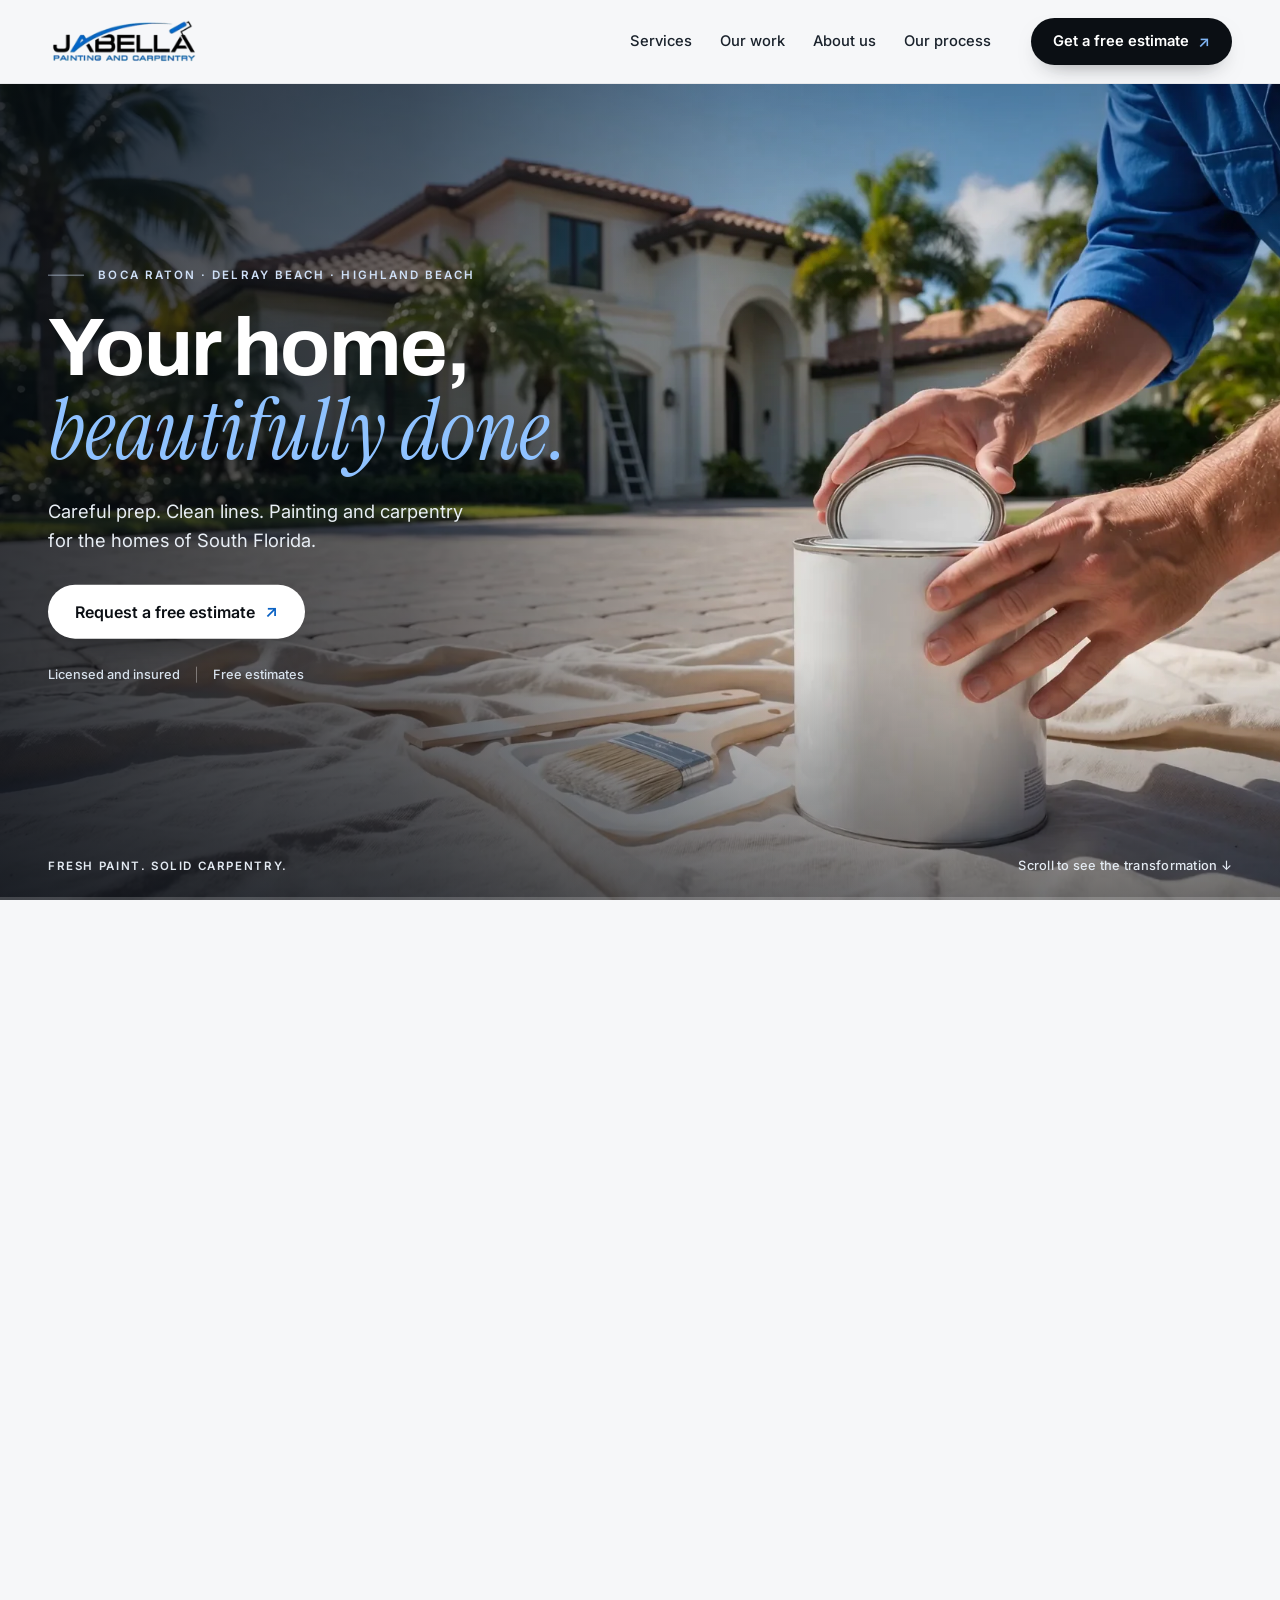
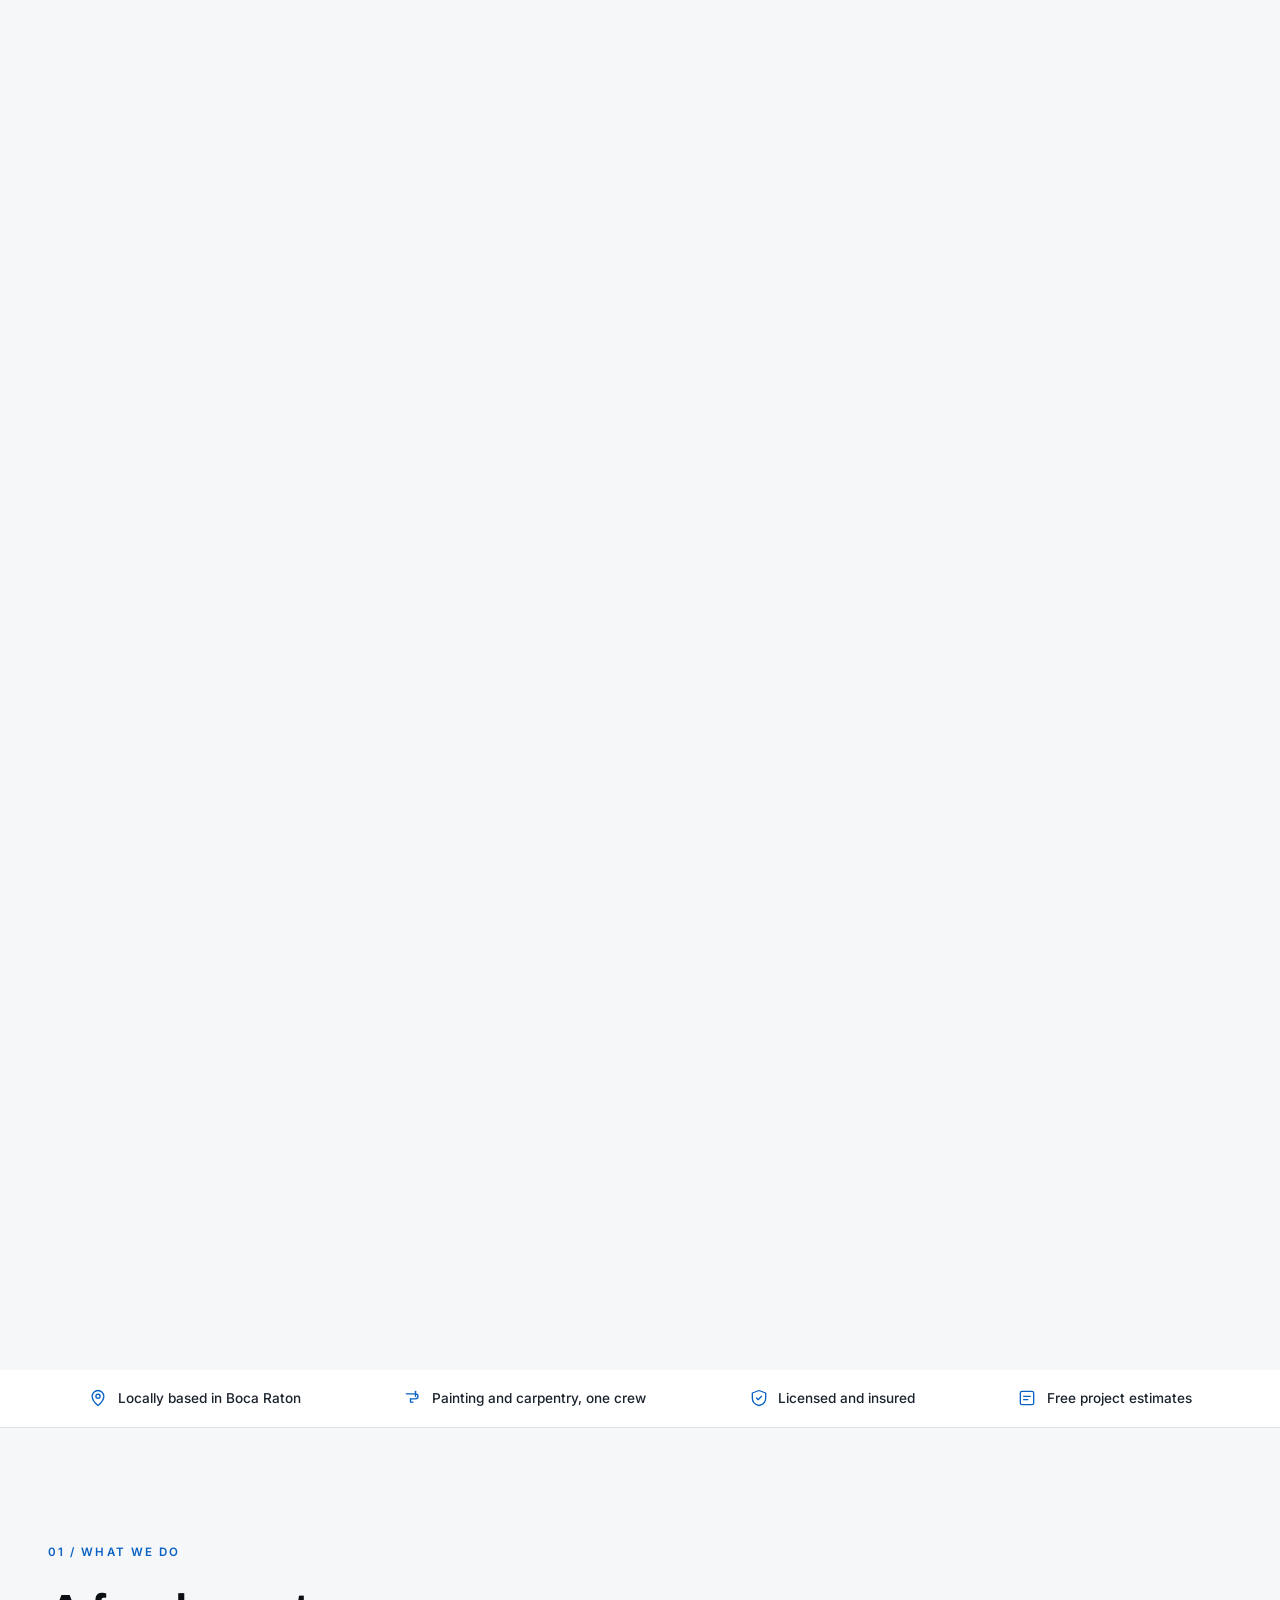
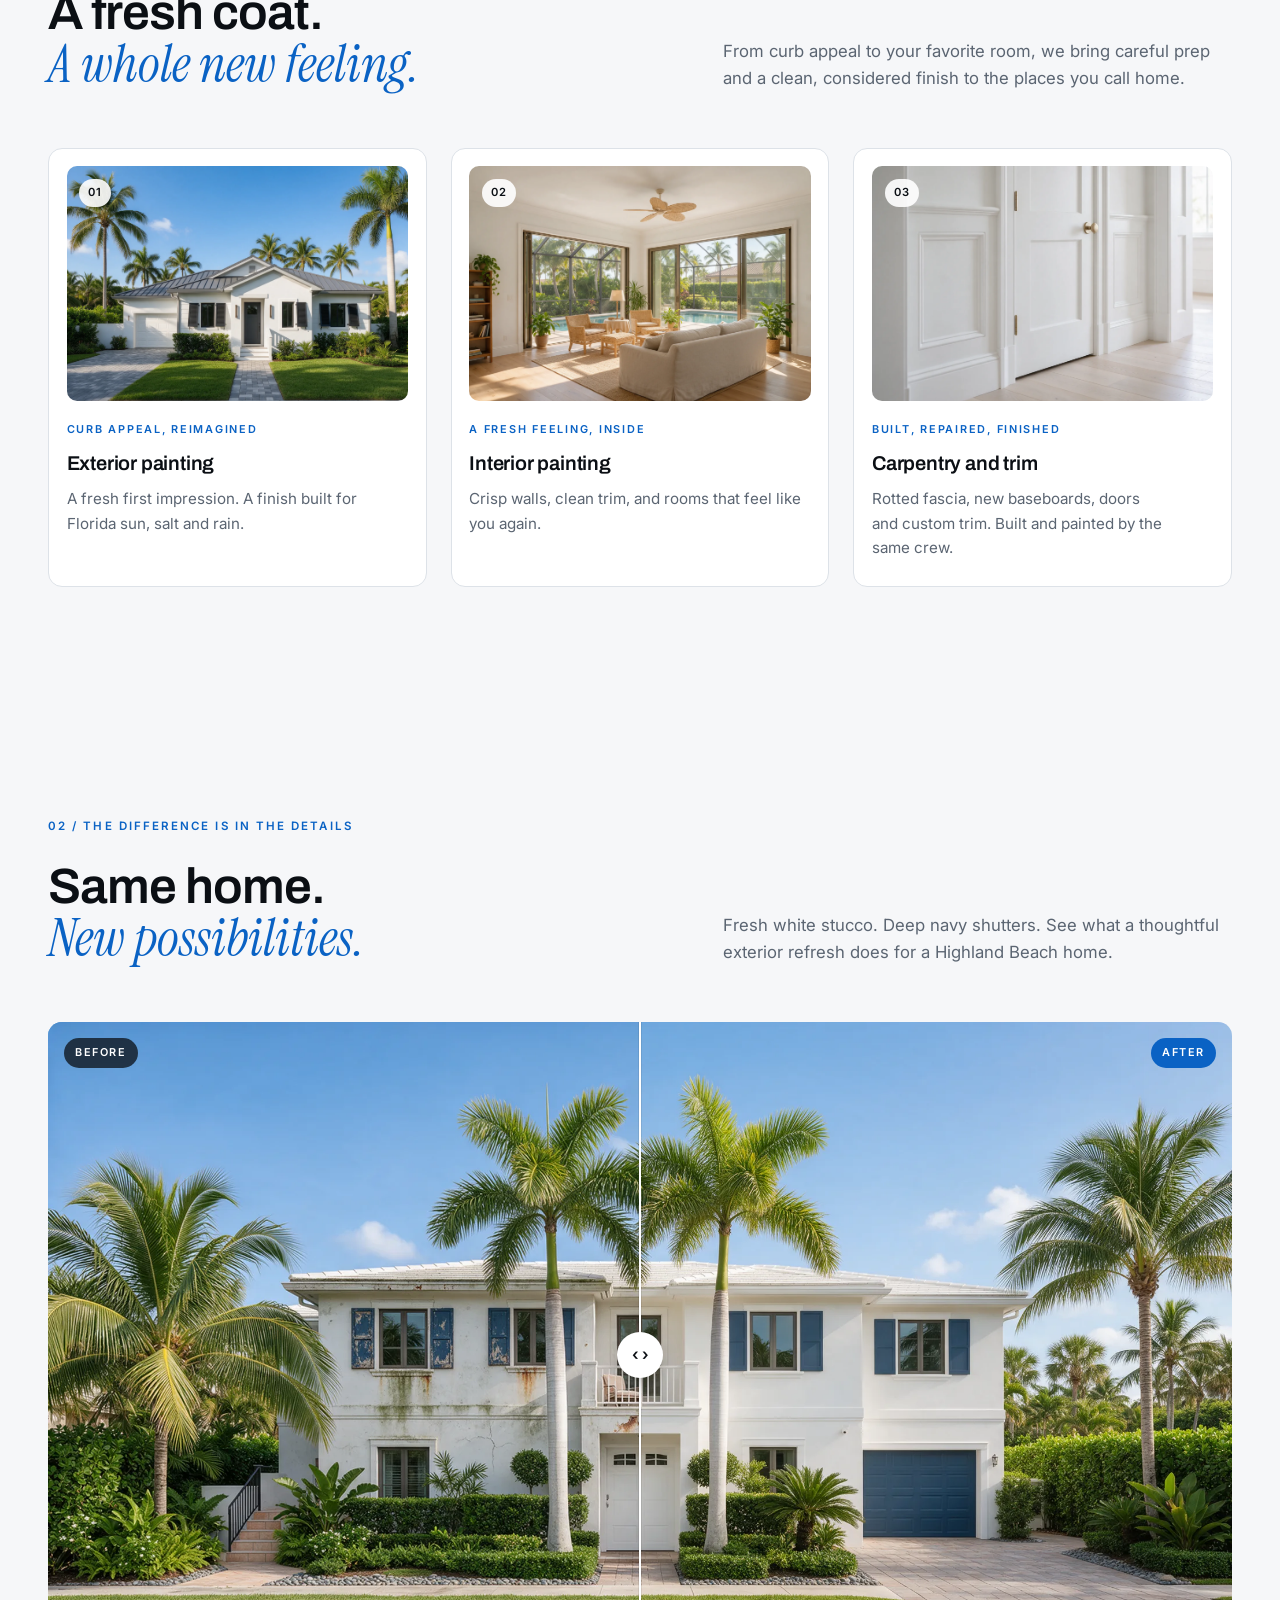
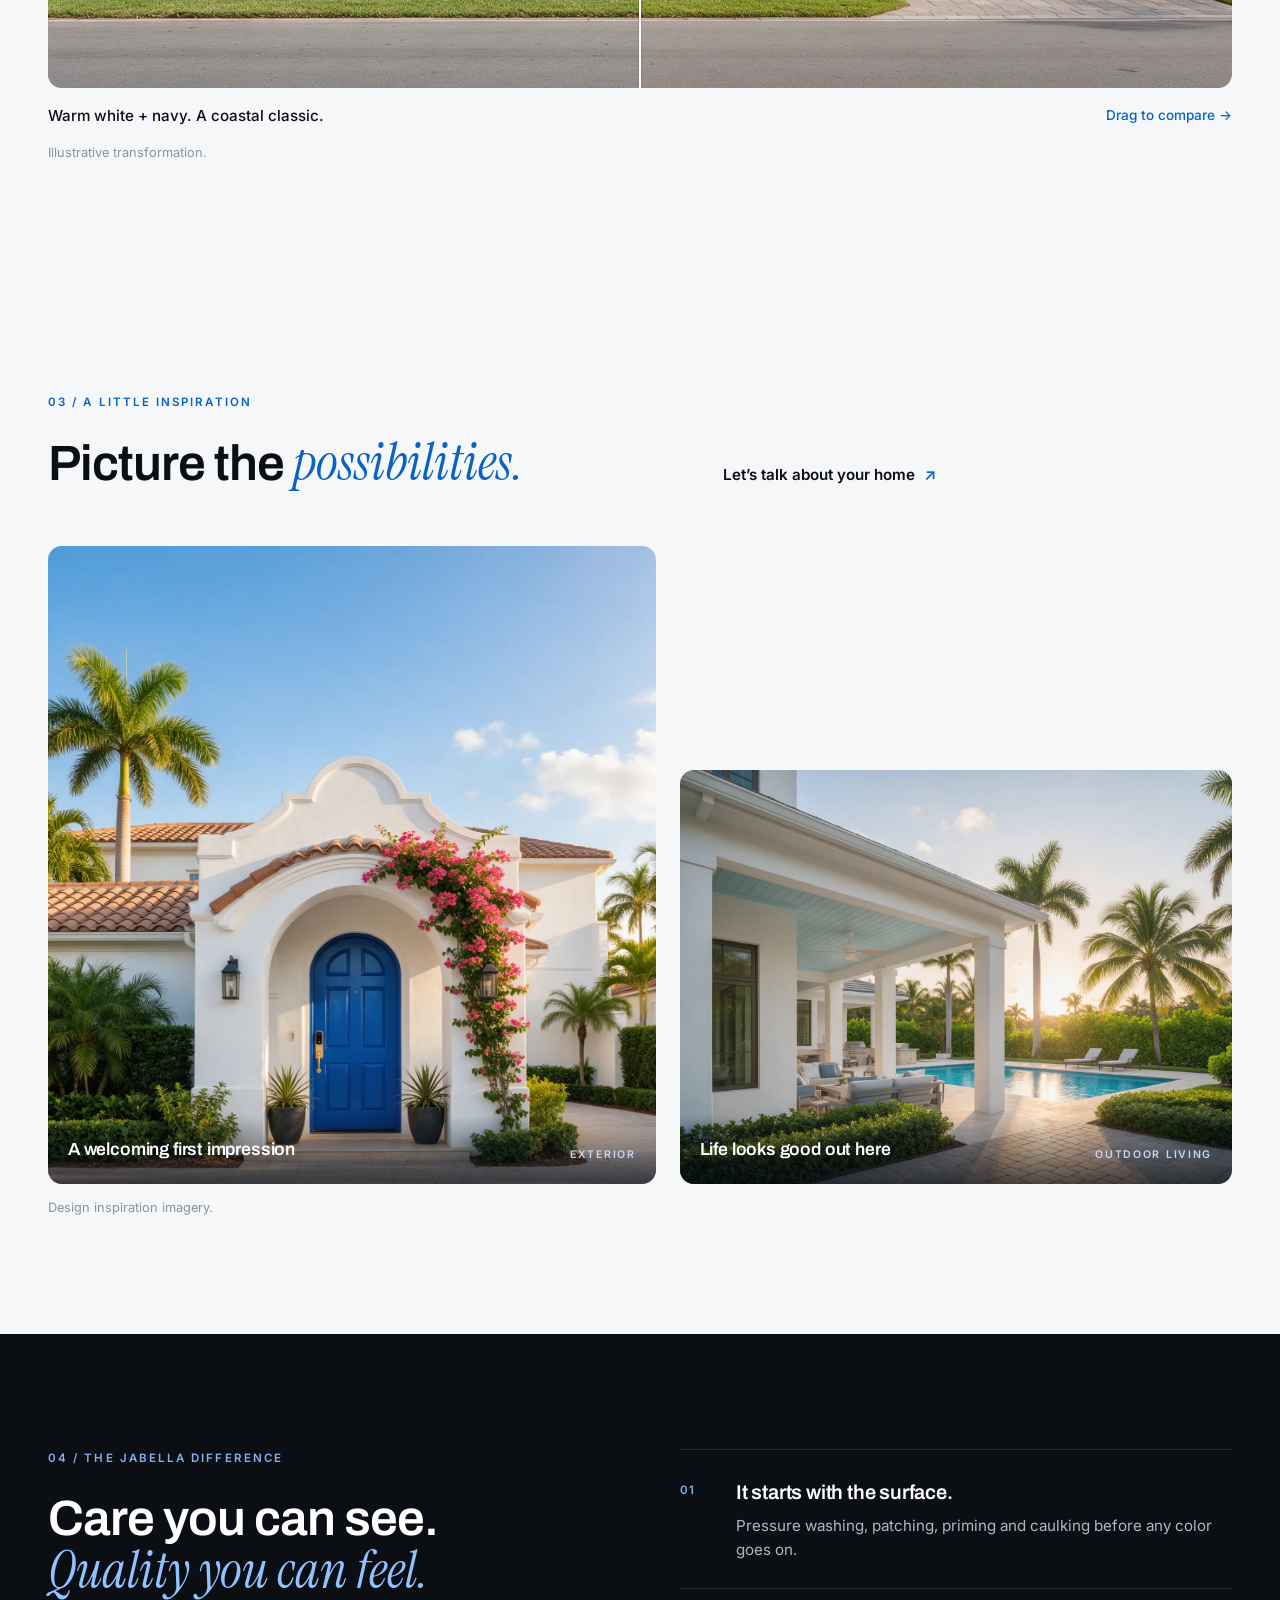
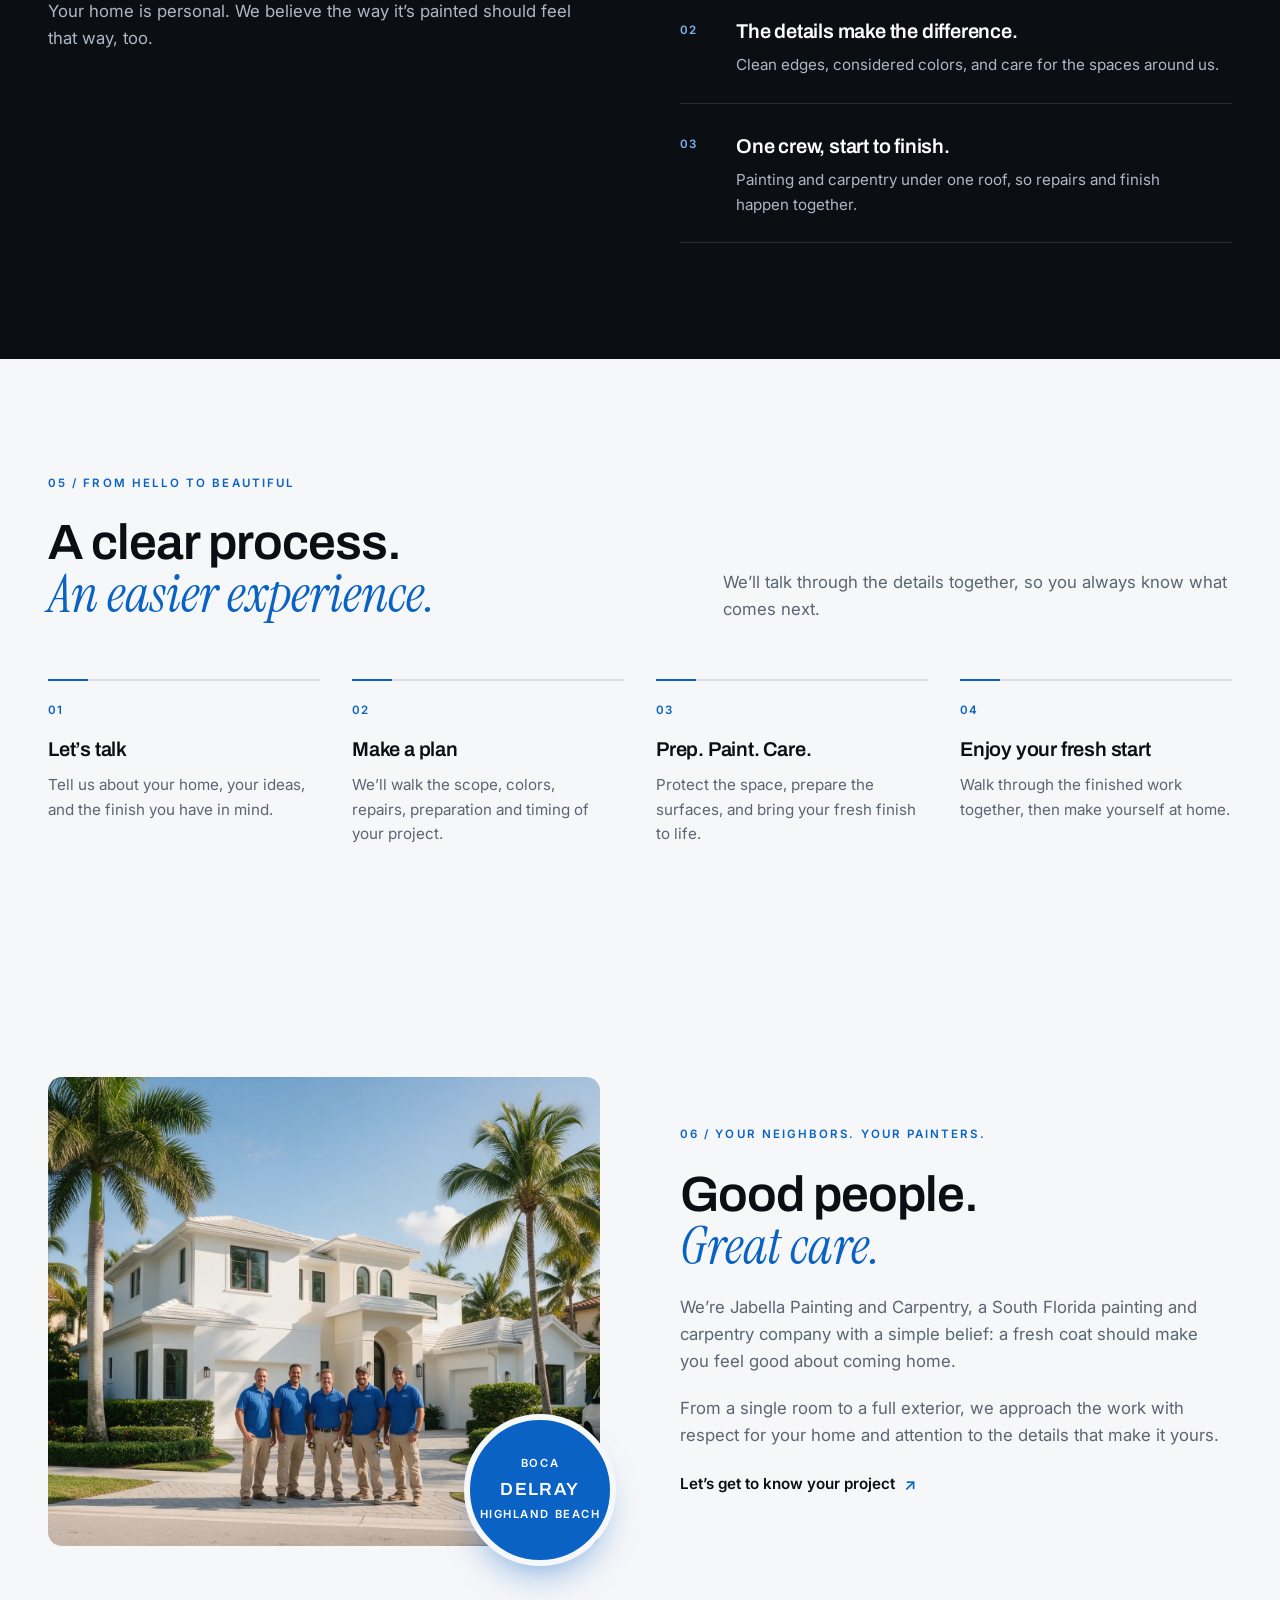
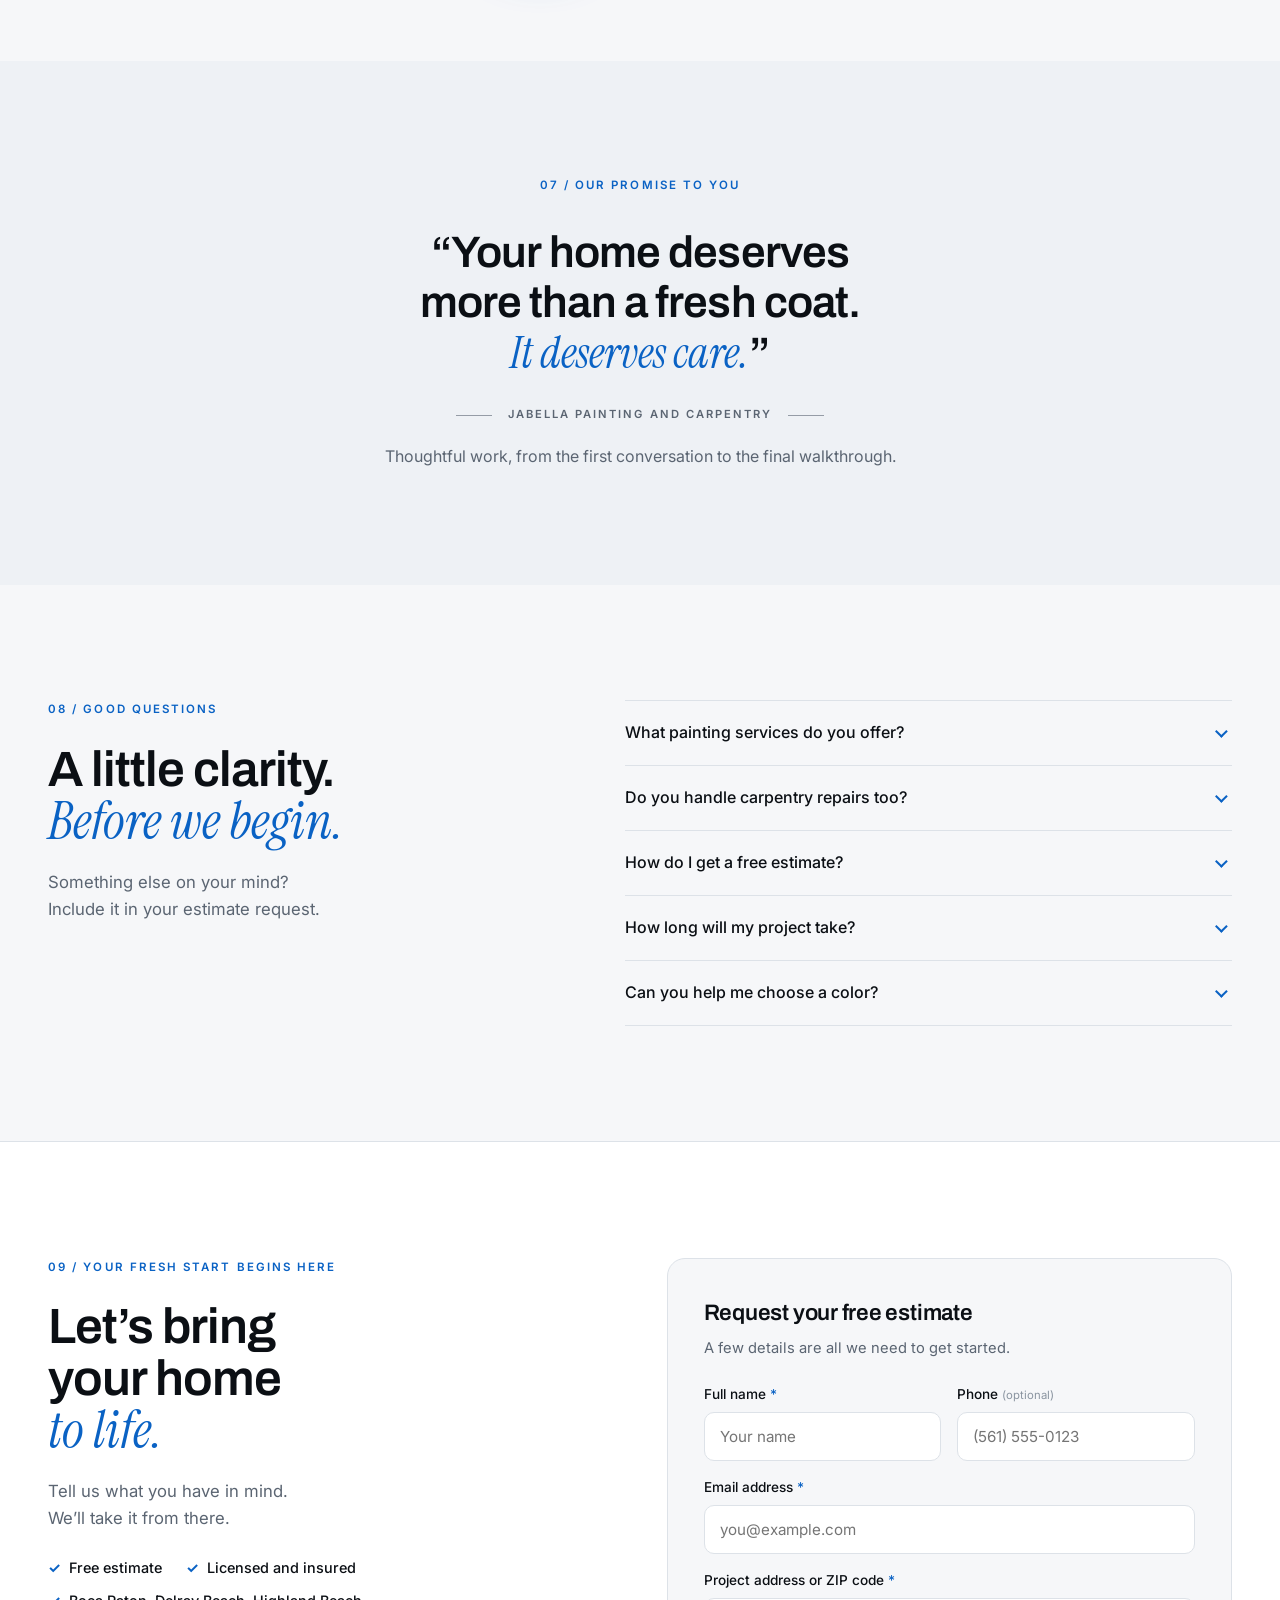
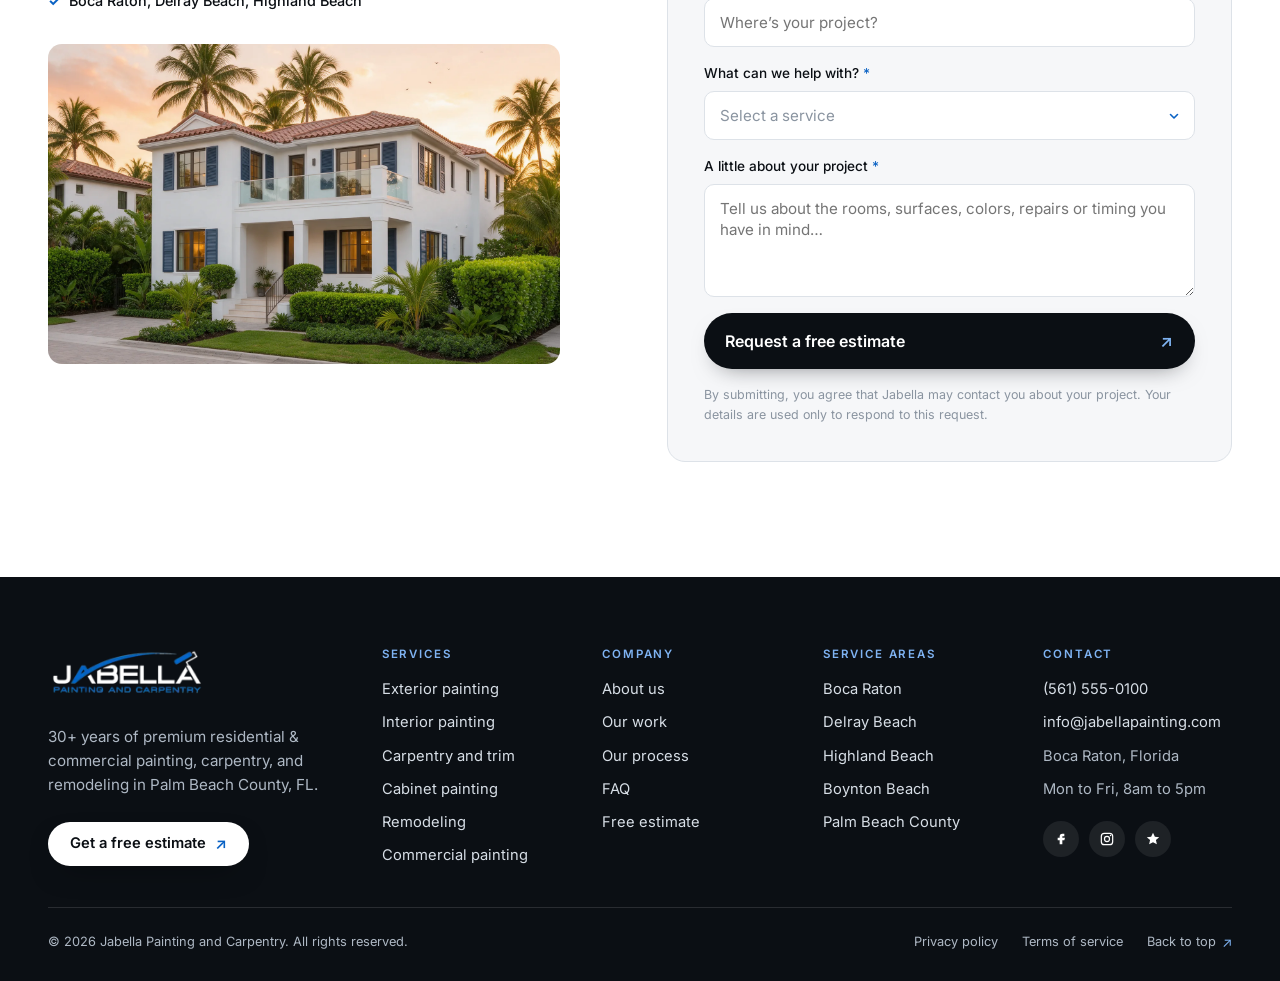
==== commit 4ef198d7: "Full footer with link columns; animated FAQ accordion Co-Authored-By: Claude Fable 5.1 <noreply@anth" ====
--- a/index.html
+++ b/index.html
@@ -332,19 +332,72 @@
 
 <footer class="site-footer">
   <div class="wrap">
-    <div class="footer__top">
-      <a class="brand brand--footer" href="#home" aria-label="Jabella Painting and Carpentry, back to top">
-        <img src="assets/logo-white.webp" width="180" height="55" alt="Jabella Painting and Carpentry">
-      </a>
-      <div class="footer__tag">
-        <p><em>Your home, beautifully done.</em></p>
-        <p>Boca Raton, Florida</p>
-      </div>
-      <a class="textlink textlink--onDark" href="#home">Back to top <span class="arrow" aria-hidden="true">↗</span></a>
-    </div>
+    <div class="footer__grid">
+      <div class="footer__about">
+        <a class="brand brand--footer" href="#home" aria-label="Jabella Painting and Carpentry, back to top">
+          <img src="assets/logo-white.webp" width="180" height="55" alt="Jabella Painting and Carpentry">
+        </a>
+        <p>30+ years of premium residential &amp; commercial painting, carpentry, and remodeling in Palm Beach County, FL.</p>
+        <a class="btn btn--light footer__cta" href="#estimate">Get a free estimate <span class="arrow" aria-hidden="true">↗</span></a>
+      </div>
+
+      <nav class="footer__col" aria-labelledby="f-services">
+        <h4 id="f-services">Services</h4>
+        <ul>
+          <li><a href="#services">Exterior painting</a></li>
+          <li><a href="#services">Interior painting</a></li>
+          <li><a href="#services">Carpentry and trim</a></li>
+          <li><a href="#services">Cabinet painting</a></li>
+          <li><a href="#services">Remodeling</a></li>
+          <li><a href="#services">Commercial painting</a></li>
+        </ul>
+      </nav>
+
+      <nav class="footer__col" aria-labelledby="f-company">
+        <h4 id="f-company">Company</h4>
+        <ul>
+          <li><a href="#about">About us</a></li>
+          <li><a href="#work">Our work</a></li>
+          <li><a href="#process">Our process</a></li>
+          <li><a href="#faq">FAQ</a></li>
+          <li><a href="#estimate">Free estimate</a></li>
+        </ul>
+      </nav>
+
+      <nav class="footer__col" aria-labelledby="f-areas">
+        <h4 id="f-areas">Service areas</h4>
+        <ul>
+          <li><a href="#estimate">Boca Raton</a></li>
+          <li><a href="#estimate">Delray Beach</a></li>
+          <li><a href="#estimate">Highland Beach</a></li>
+          <li><a href="#estimate">Boynton Beach</a></li>
+          <li><a href="#estimate">Palm Beach County</a></li>
+        </ul>
+      </nav>
+
+      <div class="footer__col footer__contact">
+        <h4>Contact</h4>
+        <ul>
+          <li><a href="tel:+15615550100">(561) 555-0100</a></li>
+          <li><a href="mailto:info@jabellapainting.com">info@jabellapainting.com</a></li>
+          <li>Boca Raton, Florida</li>
+          <li>Mon to Fri, 8am to 5pm</li>
+        </ul>
+        <ul class="footer__social" aria-label="Social media">
+          <li><a href="#" aria-label="Facebook"><svg viewBox="0 0 24 24" aria-hidden="true"><path d="M14 8h3V4h-3c-2.8 0-4 1.8-4 4v2H7v4h3v6h4v-6h3l1-4h-4V8.5c0-.3.2-.5.5-.5z"/></svg></a></li>
+          <li><a href="#" aria-label="Instagram"><svg viewBox="0 0 24 24" aria-hidden="true"><rect x="3.5" y="3.5" width="17" height="17" rx="4.5" fill="none" stroke="currentColor" stroke-width="1.8"/><circle cx="12" cy="12" r="3.8" fill="none" stroke="currentColor" stroke-width="1.8"/><circle cx="17.3" cy="6.7" r="1.1"/></svg></a></li>
+          <li><a href="#" aria-label="Google reviews"><svg viewBox="0 0 24 24" aria-hidden="true"><path d="M12 2.5l2.8 6 6.5.7-4.9 4.4 1.4 6.4L12 16.7 6.2 20l1.4-6.4L2.7 9.2l6.5-.7z"/></svg></a></li>
+        </ul>
+      </div>
+    </div>
+
     <div class="footer__bottom">
-      <p>© 2026 Jabella Painting and Carpentry.</p>
-      <p>Made for the place you call home.</p>
+      <p>© 2026 Jabella Painting and Carpentry. All rights reserved.</p>
+      <ul class="footer__legal">
+        <li><a href="#">Privacy policy</a></li>
+        <li><a href="#">Terms of service</a></li>
+        <li><a href="#home">Back to top <span class="arrow" aria-hidden="true">↗</span></a></li>
+      </ul>
     </div>
   </div>
 </footer>
--- a/site.css
+++ b/site.css
@@ -291,13 +291,28 @@
 @media (max-width: 860px) { .grid-2--faq, .grid-2--estimate { grid-template-columns: 1fr; } .row-2 { grid-template-columns: 1fr; gap: 0; } }
 
 /* ---------- footer ---------- */
-.site-footer { background: var(--ink); color: #fff; padding: 3.5rem 0 2rem; }
-.footer__top { display: flex; flex-wrap: wrap; align-items: center; justify-content: space-between; gap: 2rem; padding-bottom: 2.5rem; border-bottom: 1px solid rgb(255 255 255 / .12); }
+.site-footer { background: var(--ink); color: #fff; padding: clamp(3rem, 6vw, 4.5rem) 0 1.75rem; }
+.footer__grid { display: grid; grid-template-columns: 1.6fr repeat(4, 1fr); gap: 2.5rem 2rem; padding-bottom: 2.5rem; border-bottom: 1px solid rgb(255 255 255 / .12); }
+.footer__about p { color: #AEB8C4; font-size: .95rem; line-height: 1.6; max-width: 22rem; margin: 1.25rem 0 1.5rem; }
 .brand--footer img { height: 48px; }
-.footer__tag p:first-child { font-size: 1.1rem; }
-.footer__tag em { color: #8FC2FF; }
-.footer__tag p:last-child { font-size: .85rem; color: #AEB8C4; }
-.footer__bottom { display: flex; flex-wrap: wrap; justify-content: space-between; gap: .5rem 2rem; padding-top: 1.5rem; font-size: .8rem; color: #AEB8C4; }
+.footer__cta { min-height: 2.75rem; }
+.footer__col h4 { font: 600 .72rem/1 var(--font-text); letter-spacing: .16em; text-transform: uppercase; color: #7FB3F2; margin: 0 0 1.1rem; }
+.footer__col ul { list-style: none; margin: 0; padding: 0; display: grid; gap: .6rem; }
+.footer__col li { font-size: .92rem; color: #D7DEE6; }
+.footer__col a { color: inherit; text-decoration: none; transition: color .15s var(--ease); }
+.footer__col a:hover { color: #fff; text-decoration: underline; text-underline-offset: 3px; text-decoration-color: var(--blue); }
+.footer__contact li:nth-child(n+3) { color: #AEB8C4; }
+.footer__social { display: flex !important; gap: .6rem; margin-top: 1.25rem !important; }
+.footer__social a { display: grid; place-items: center; width: 2.25rem; height: 2.25rem; border-radius: 50%; background: rgb(255 255 255 / .08); color: #fff; transition: background-color .15s var(--ease), transform .15s var(--ease); }
+.footer__social a:hover { background: var(--blue); text-decoration: none; transform: translateY(-2px); }
+.footer__social svg { width: 1rem; height: 1rem; fill: currentColor; }
+.footer__bottom { display: flex; flex-wrap: wrap; justify-content: space-between; align-items: center; gap: .75rem 2rem; padding-top: 1.5rem; font-size: .8rem; color: #AEB8C4; }
+.footer__legal { list-style: none; margin: 0; padding: 0; display: flex; flex-wrap: wrap; gap: 1.5rem; }
+.footer__legal a { color: inherit; text-decoration: none; display: inline-flex; align-items: center; gap: .4rem; }
+.footer__legal a:hover { color: #fff; }
+.footer__legal .arrow { color: #7FB3F2; }
+@media (max-width: 1000px) { .footer__grid { grid-template-columns: 1fr 1fr 1fr; } .footer__about { grid-column: 1 / -1; } }
+@media (max-width: 560px) { .footer__grid { grid-template-columns: 1fr 1fr; } }
 
 /* ---------- reveal on entry ---------- */
 @media (prefers-reduced-motion: no-preference) {
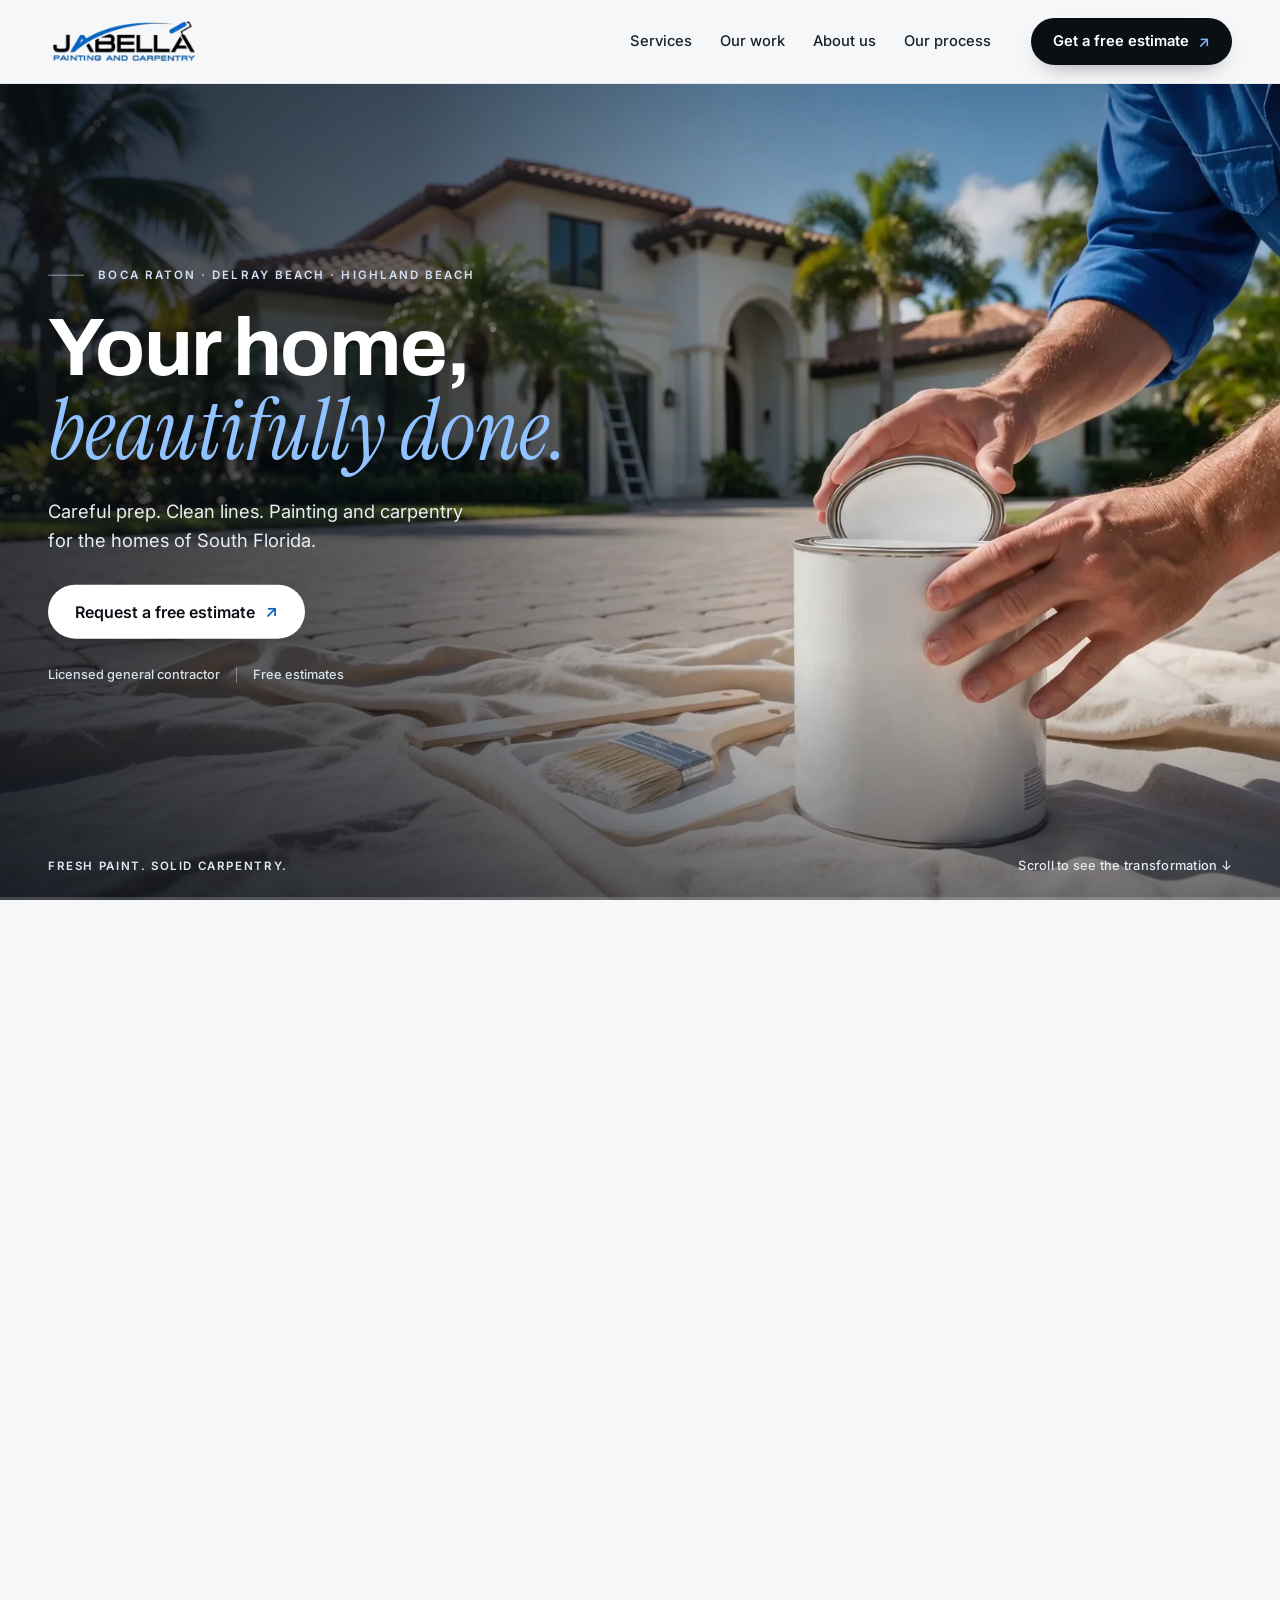
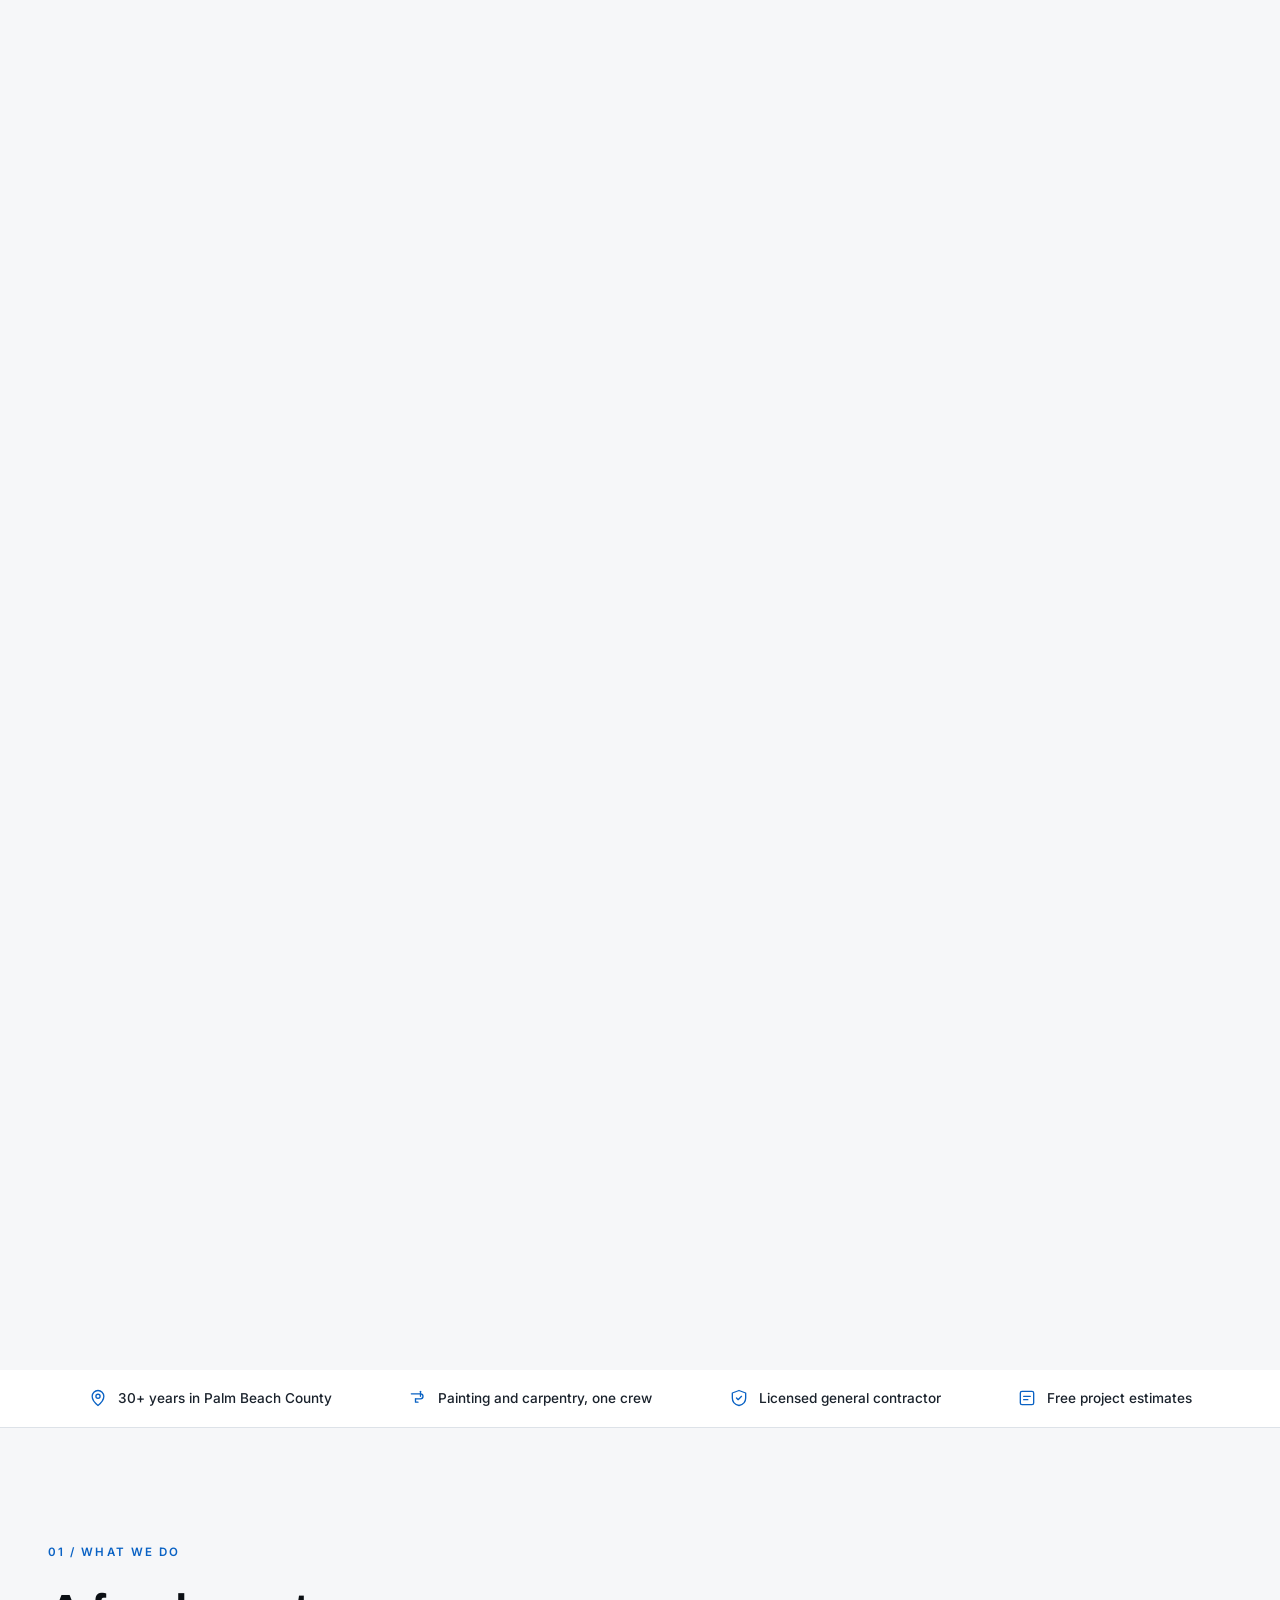
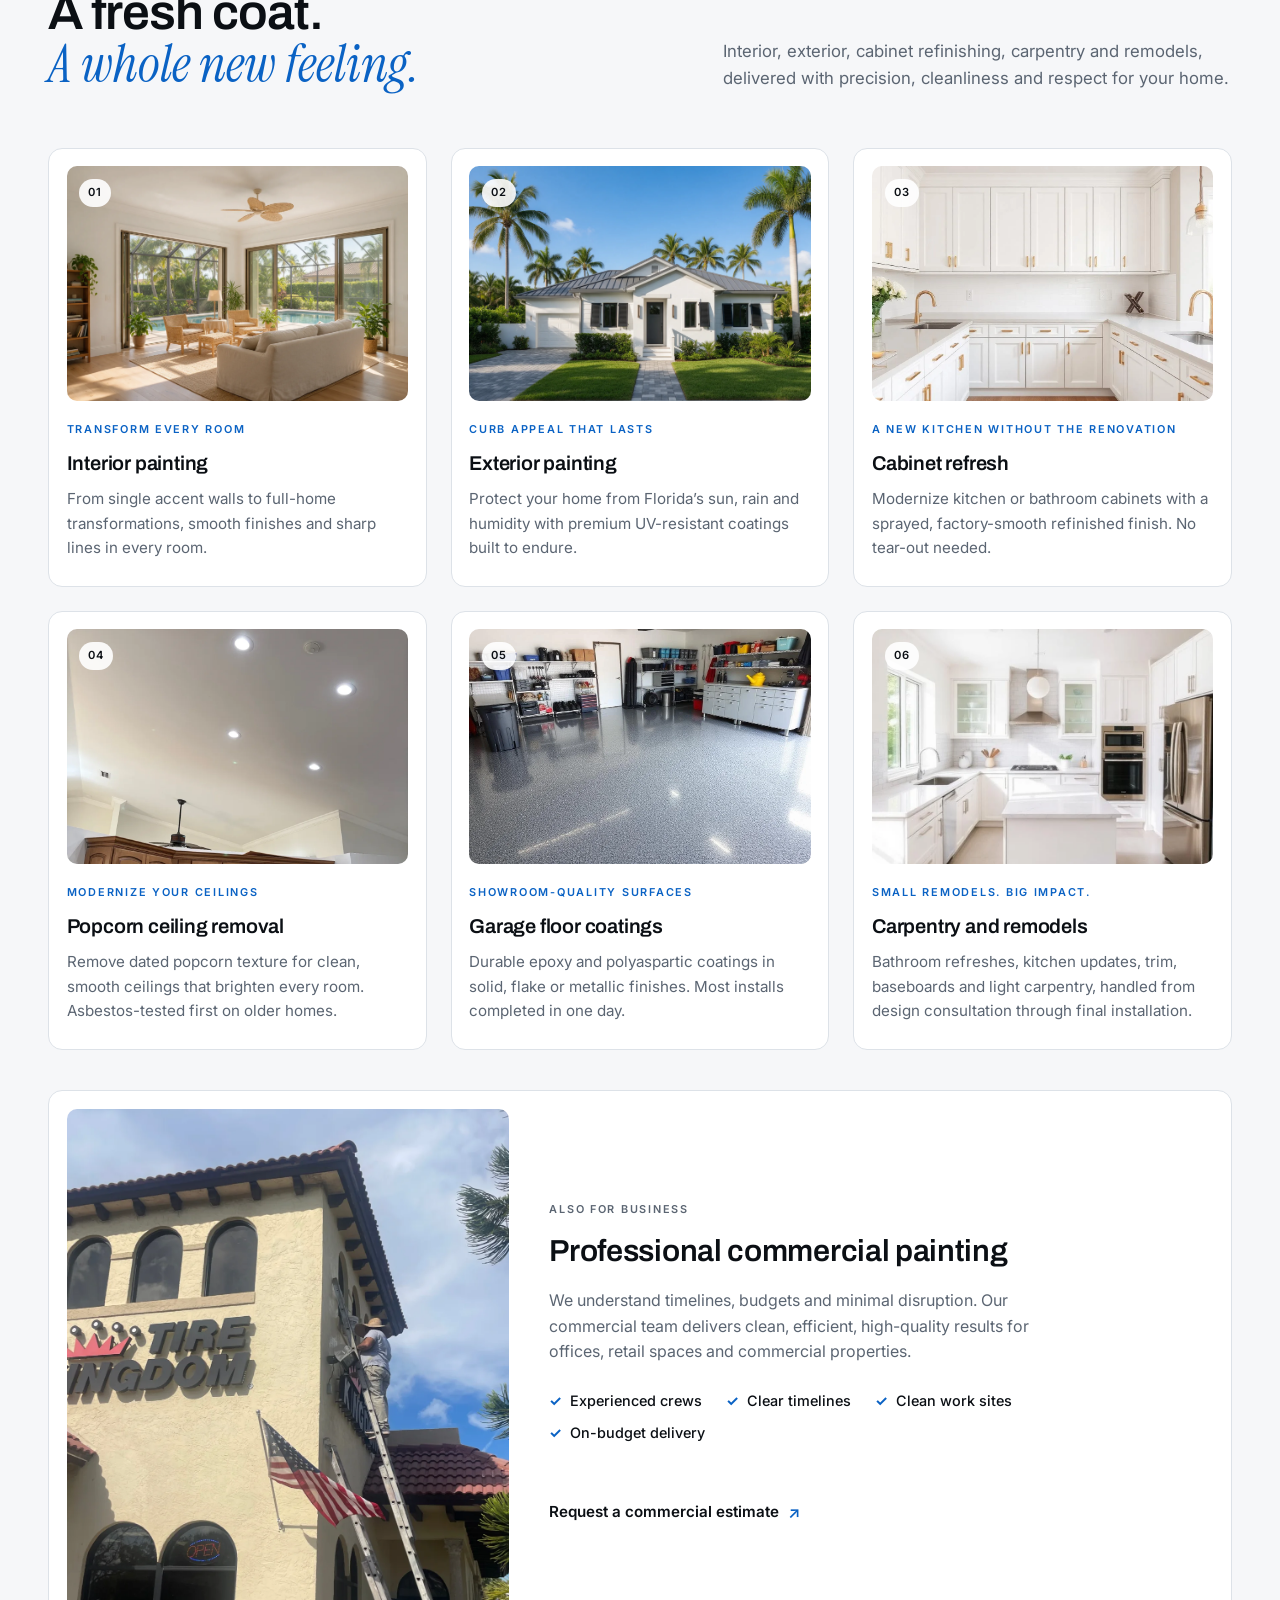
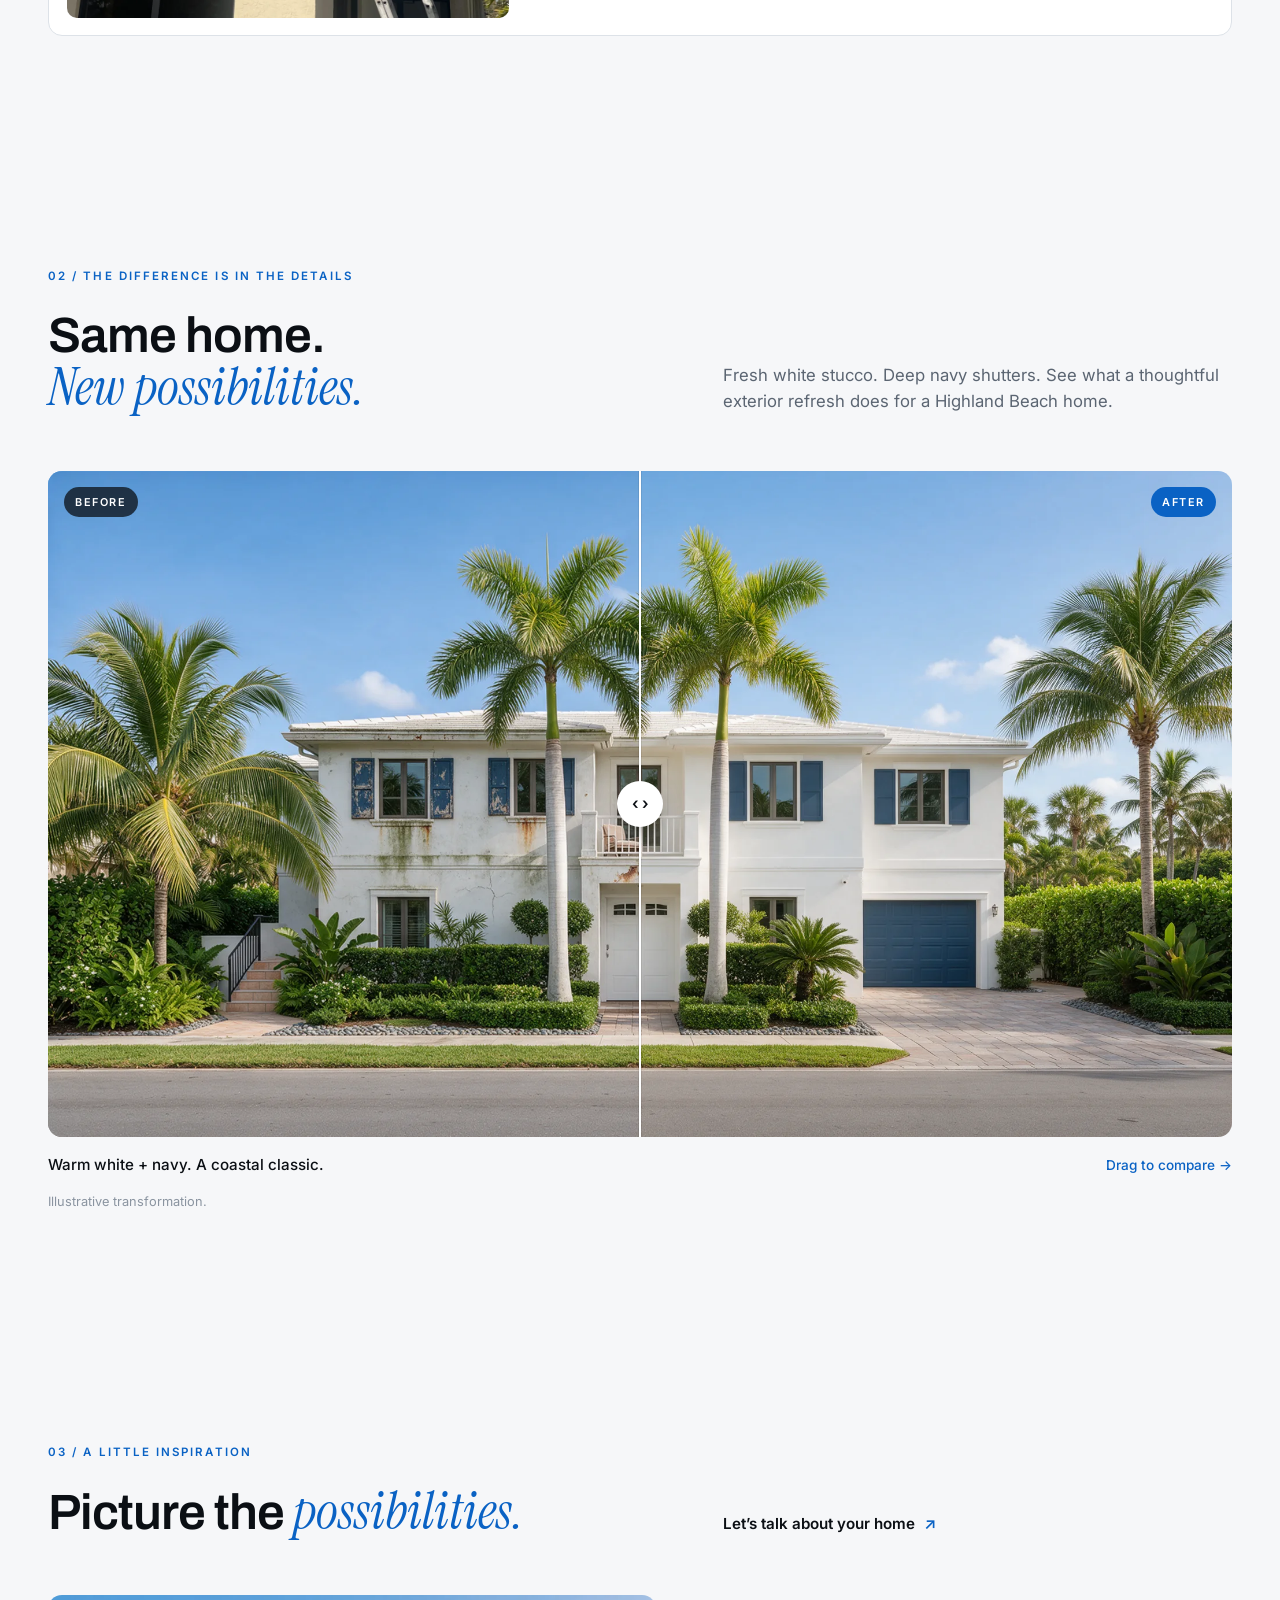
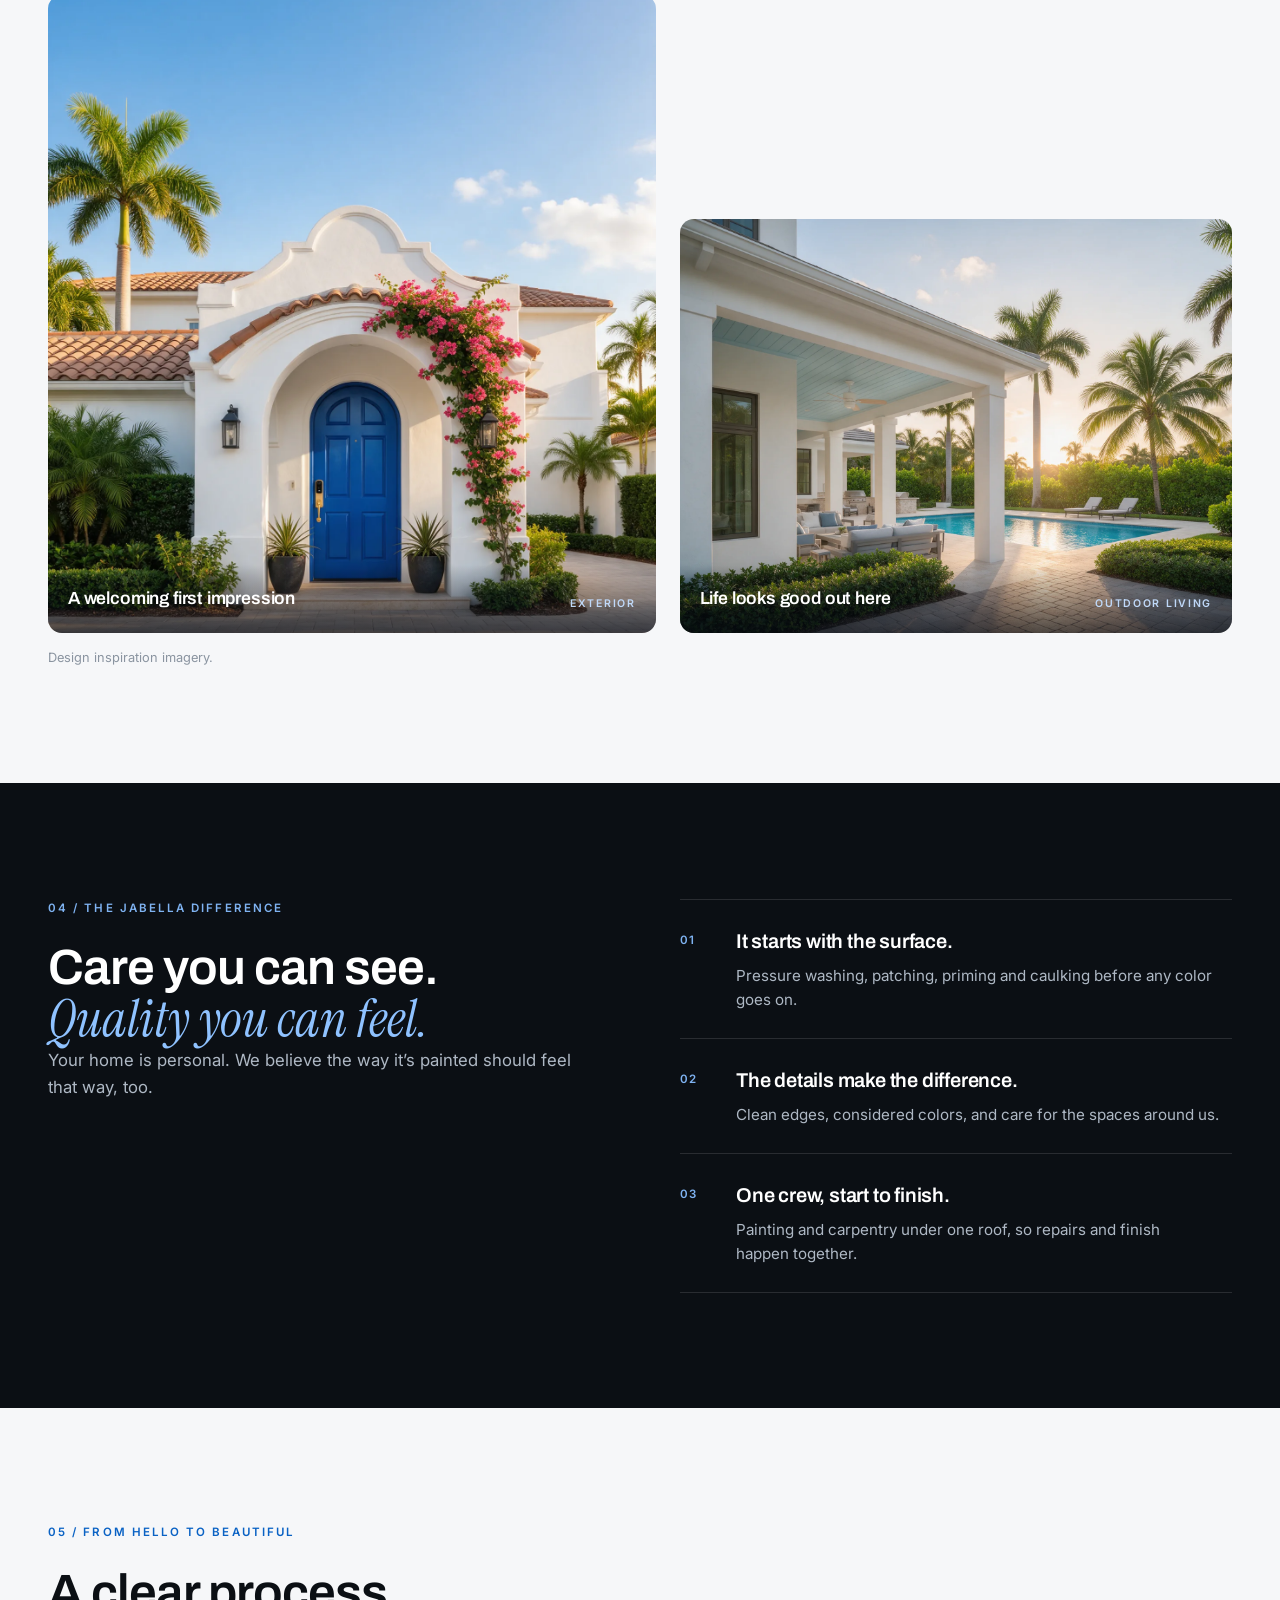
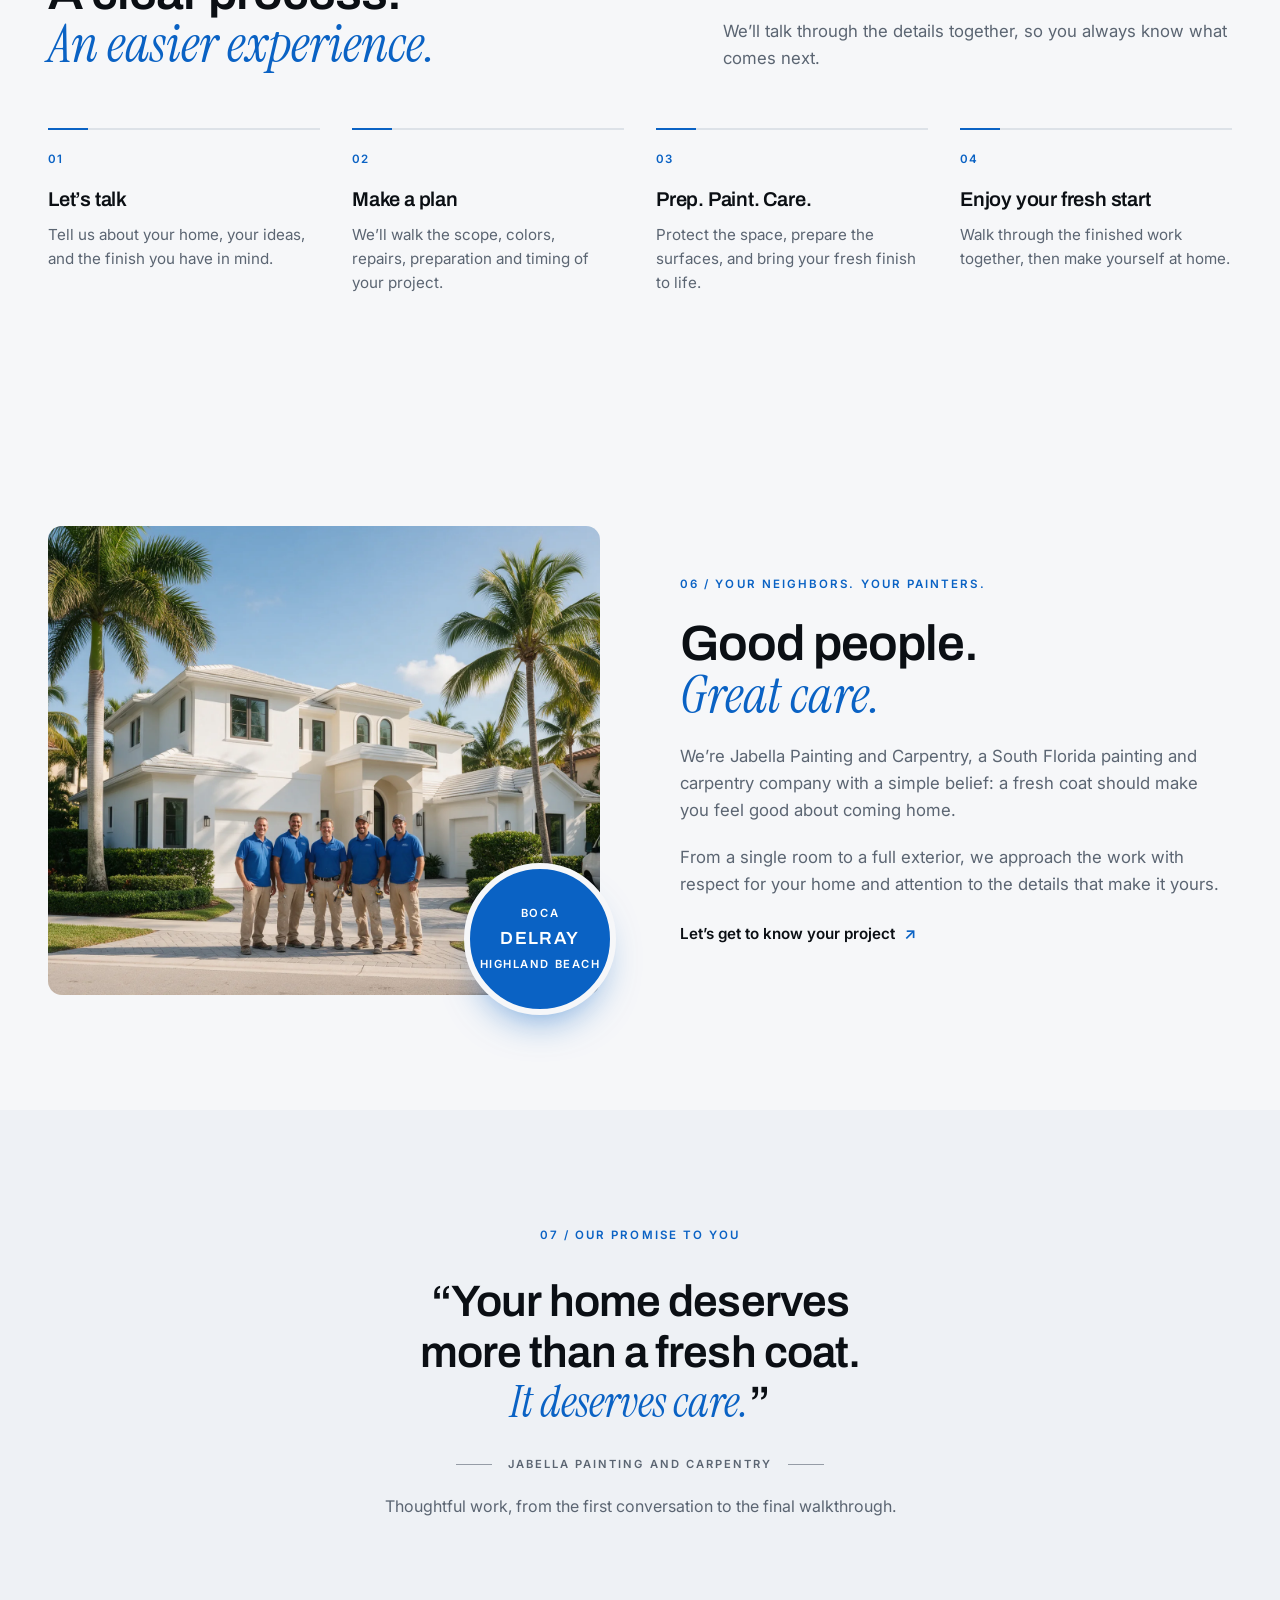
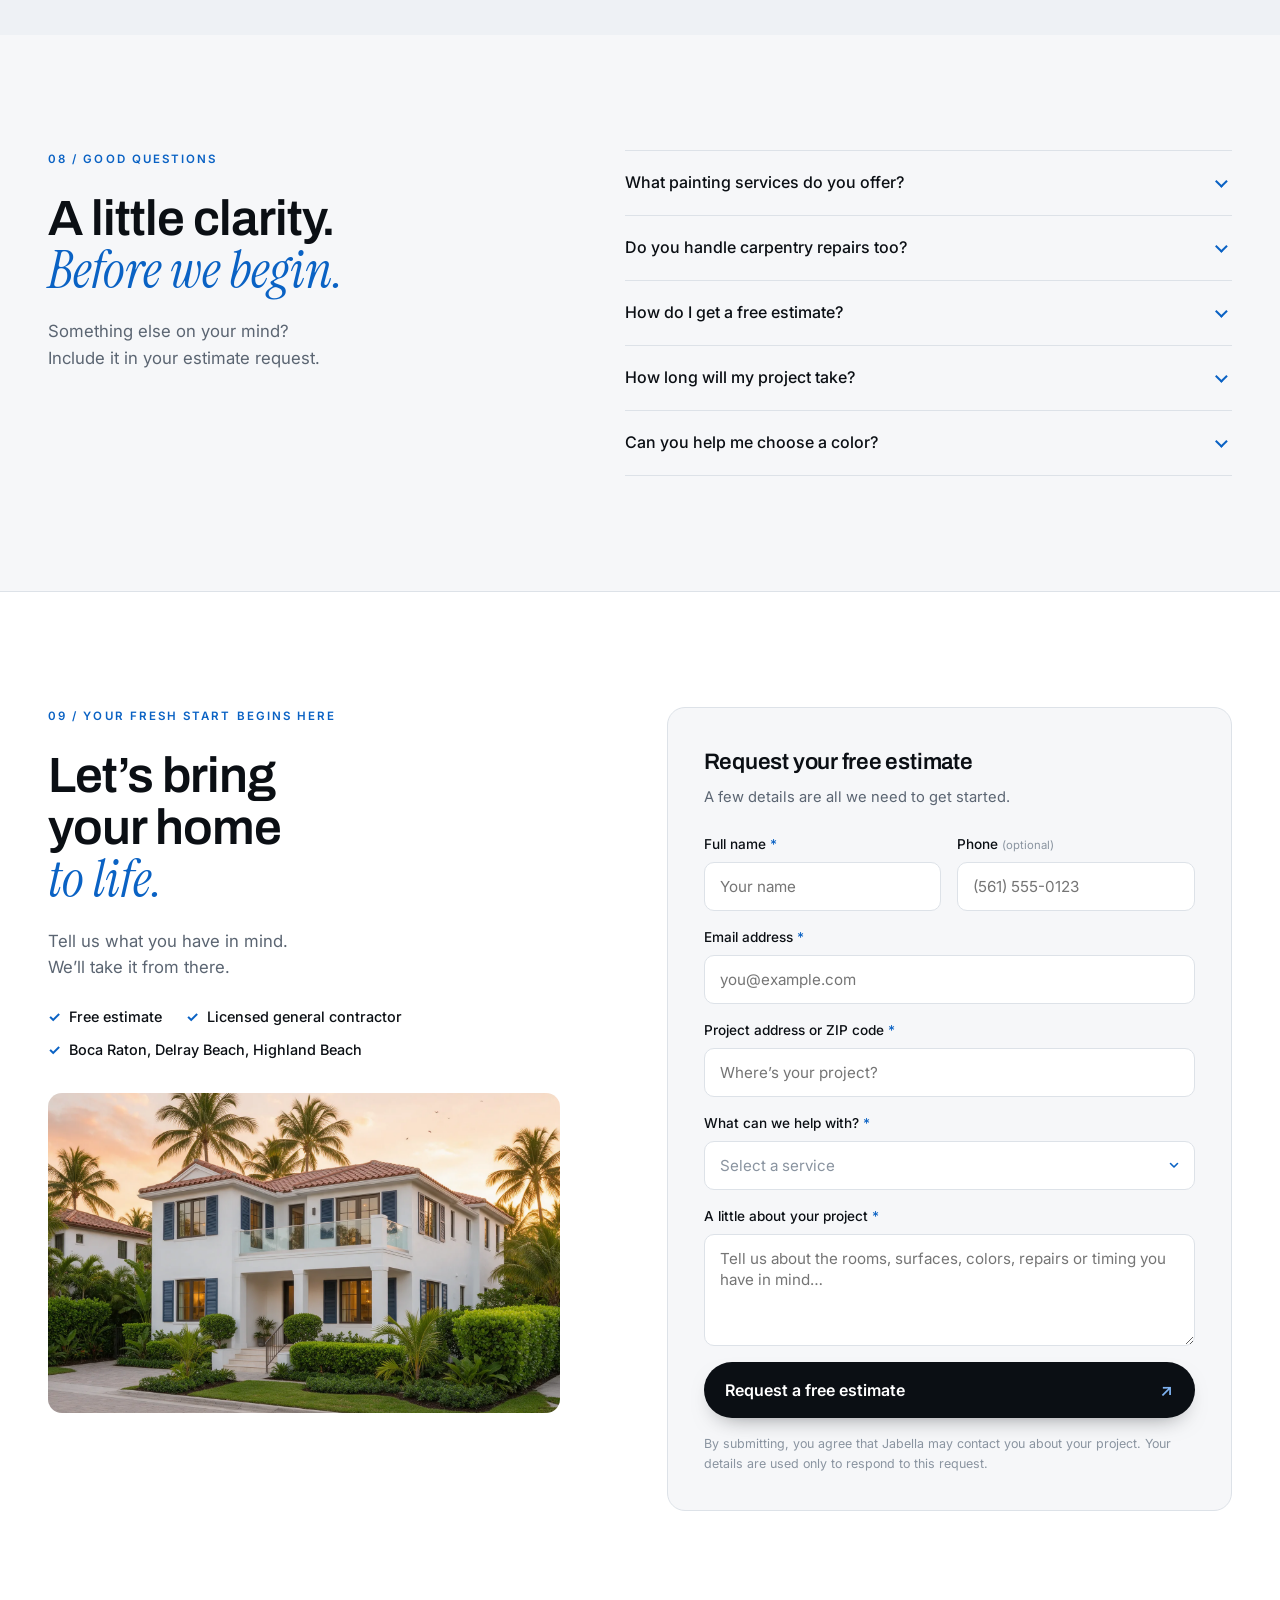
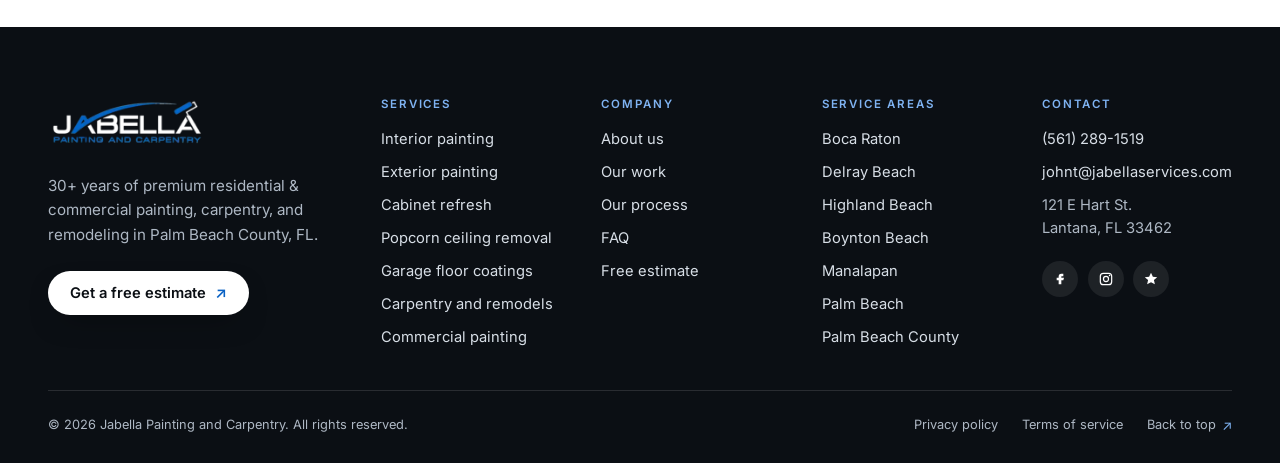
==== commit 3f4122c7: "Services from jabellaservices.com: six residential cards, commercial band, real contact details Co-A" ====
--- a/index.html
+++ b/index.html
@@ -59,7 +59,7 @@
         <h1>Your home,<br><em>beautifully done.</em></h1>
         <p class="hero-sub">Careful prep. Clean lines. Painting and carpentry <br class="br-wide">for the homes of South Florida.</p>
         <a class="btn btn--light btn--lg" href="#estimate">Request a free estimate <span class="arrow" aria-hidden="true">↗</span></a>
-        <p class="hero-chips"><span>Licensed and insured</span><span class="sep" aria-hidden="true"></span><span>Free estimates</span></p>
+        <p class="hero-chips"><span>Licensed general contractor</span><span class="sep" aria-hidden="true"></span><span>Free estimates</span></p>
       </div>
 
       <div class="hero-foot">
@@ -73,9 +73,9 @@
   <!-- ============ TRUST STRIP ============ -->
   <section class="trust" aria-label="Why homeowners choose Jabella">
     <ul>
-      <li><svg viewBox="0 0 24 24" aria-hidden="true"><path d="M12 21s-7-5.5-7-11a7 7 0 0 1 14 0c0 5.5-7 11-7 11z"/><circle cx="12" cy="10" r="2.5"/></svg>Locally based in Boca Raton</li>
+      <li><svg viewBox="0 0 24 24" aria-hidden="true"><path d="M12 21s-7-5.5-7-11a7 7 0 0 1 14 0c0 5.5-7 11-7 11z"/><circle cx="12" cy="10" r="2.5"/></svg>30+ years in Palm Beach County</li>
       <li><svg viewBox="0 0 24 24" aria-hidden="true"><path d="M4 7h11a3 3 0 0 1 0 6H9"/><path d="M9 13v4h3"/><path d="M15 4v6"/></svg>Painting and carpentry, one crew</li>
-      <li><svg viewBox="0 0 24 24" aria-hidden="true"><path d="M12 3l8 3v6c0 5-3.5 8-8 9-4.5-1-8-4-8-9V6l8-3z"/><path d="M9 12l2 2 4-4"/></svg>Licensed and insured</li>
+      <li><svg viewBox="0 0 24 24" aria-hidden="true"><path d="M12 3l8 3v6c0 5-3.5 8-8 9-4.5-1-8-4-8-9V6l8-3z"/><path d="M9 12l2 2 4-4"/></svg>Licensed general contractor</li>
       <li><svg viewBox="0 0 24 24" aria-hidden="true"><rect x="4" y="4" width="16" height="16" rx="2"/><path d="M8 10h8M8 14h5"/></svg>Free project estimates</li>
     </ul>
   </section>
@@ -86,38 +86,84 @@
       <p class="label">01 / What we do</p>
       <div class="split">
         <h2>A fresh coat.<br><em>A whole new feeling.</em></h2>
-        <p class="lede">From curb appeal to your favorite room, we bring careful prep and a clean, considered finish to the places you call home.</p>
+        <p class="lede">Interior, exterior, cabinet refinishing, carpentry and remodels, delivered with precision, cleanliness and respect for your home.</p>
       </div>
 
       <div class="cards" data-reveal data-stagger>
         <article class="card">
           <div class="card__media">
+            <img src="assets/interior.webp" alt="A light-filled Boca Raton living room with freshly painted white walls opening to a pool" loading="lazy" width="1600" height="1200">
+            <span class="card__num">01</span>
+          </div>
+          <p class="card__kicker">Transform every room</p>
+          <h3>Interior painting</h3>
+          <p>From single accent walls to full-home transformations, smooth finishes and sharp lines in every room.</p>
+        </article>
+        <article class="card">
+          <div class="card__media">
             <img src="assets/exterior.webp" alt="A freshly painted white Delray Beach home with gray shutters and a metal roof" loading="lazy" width="1600" height="1200">
-            <span class="card__num">01</span>
-          </div>
-          <p class="card__kicker">Curb appeal, reimagined</p>
+            <span class="card__num">02</span>
+          </div>
+          <p class="card__kicker">Curb appeal that lasts</p>
           <h3>Exterior painting</h3>
-          <p>A fresh first impression. A finish built for Florida sun, salt and rain.</p>
-        </article>
-        <article class="card">
-          <div class="card__media">
-            <img src="assets/interior.webp" alt="A light-filled Boca Raton living room with freshly painted white walls opening to a pool" loading="lazy" width="1600" height="1200">
-            <span class="card__num">02</span>
-          </div>
-          <p class="card__kicker">A fresh feeling, inside</p>
-          <h3>Interior painting</h3>
-          <p>Crisp walls, clean trim, and rooms that feel like you again.</p>
-        </article>
-        <article class="card">
-          <div class="card__media">
-            <img src="assets/carpentry.webp" alt="A freshly painted white shaker door with brass hardware and new wainscoting" loading="lazy" width="1600" height="1200">
+          <p>Protect your home from Florida’s sun, rain and humidity with premium UV-resistant coatings built to endure.</p>
+        </article>
+        <article class="card">
+          <div class="card__media">
+            <img src="assets/cabinets.webp" alt="A kitchen with cabinets refinished in bright white with brass hardware" loading="lazy" width="1024" height="768">
             <span class="card__num">03</span>
           </div>
-          <p class="card__kicker">Built, repaired, finished</p>
-          <h3>Carpentry and trim</h3>
-          <p>Rotted fascia, new baseboards, doors and custom trim. Built and painted by the same crew.</p>
-        </article>
-      </div>
+          <p class="card__kicker">A new kitchen without the renovation</p>
+          <h3>Cabinet refresh</h3>
+          <p>Modernize kitchen or bathroom cabinets with a sprayed, factory-smooth refinished finish. No tear-out needed.</p>
+        </article>
+        <article class="card">
+          <div class="card__media">
+            <img src="assets/popcorn.webp" alt="A smooth, freshly painted ceiling with recessed lights after popcorn texture removal" loading="lazy" width="1050" height="1400">
+            <span class="card__num">04</span>
+          </div>
+          <p class="card__kicker">Modernize your ceilings</p>
+          <h3>Popcorn ceiling removal</h3>
+          <p>Remove dated popcorn texture for clean, smooth ceilings that brighten every room. Asbestos-tested first on older homes.</p>
+        </article>
+        <article class="card">
+          <div class="card__media">
+            <img src="assets/garage.webp" alt="A garage with a glossy flake epoxy floor coating and a sports car parked inside" loading="lazy" width="1024" height="768">
+            <span class="card__num">05</span>
+          </div>
+          <p class="card__kicker">Showroom-quality surfaces</p>
+          <h3>Garage floor coatings</h3>
+          <p>Durable epoxy and polyaspartic coatings in solid, flake or metallic finishes. Most installs completed in one day.</p>
+        </article>
+        <article class="card">
+          <div class="card__media">
+            <img src="assets/remodel.webp" alt="A remodeled white kitchen with new cabinets, island and stainless appliances" loading="lazy" width="800" height="600">
+            <span class="card__num">06</span>
+          </div>
+          <p class="card__kicker">Small remodels. Big impact.</p>
+          <h3>Carpentry and remodels</h3>
+          <p>Bathroom refreshes, kitchen updates, trim, baseboards and light carpentry, handled from design consultation through final installation.</p>
+        </article>
+      </div>
+
+      <aside class="commercial" data-reveal aria-labelledby="commercial-title">
+        <div class="commercial__media">
+          <img src="assets/commercial.webp" alt="A Jabella painter on a ladder painting the facade of a Tire Kingdom store" loading="lazy" width="1050" height="1400">
+        </div>
+        <div class="commercial__body">
+          <p class="card__kicker">Also for business</p>
+          <h3 id="commercial-title">Professional commercial painting</h3>
+          <p>We understand timelines, budgets and minimal disruption. Our commercial team delivers clean, efficient, high-quality results for offices, retail spaces and commercial properties.</p>
+          <ul class="checks checks--tight">
+            <li>Experienced crews</li>
+            <li>Clear timelines</li>
+            <li>Clean work sites</li>
+            <li>On-budget delivery</li>
+          </ul>
+          <a class="textlink" href="#estimate">Request a commercial estimate <span class="arrow" aria-hidden="true">↗</span></a>
+        </div>
+      </aside>
+    </div>
     </div>
   </section>
 
@@ -254,7 +300,7 @@
         <details>
           <summary>What painting services do you offer?</summary>
           <div class="acc__body">
-            <p>Interior and exterior painting for homes and condos, including walls, ceilings, trim, doors, cabinets, stucco and fascia. We also handle pressure washing and surface prep as part of every exterior.</p>
+            <p>Interior and exterior painting, cabinet refinishing, popcorn ceiling removal, epoxy garage floor coatings, drywall repair, carpentry and small remodels, plus commercial painting for offices and retail spaces. Pressure washing and full surface prep are part of every exterior.</p>
           </div>
         </details>
         <details>
@@ -294,7 +340,7 @@
         <p class="body">Tell us what you have in mind.<br>We’ll take it from there.</p>
         <ul class="checks">
           <li>Free estimate</li>
-          <li>Licensed and insured</li>
+          <li>Licensed general contractor</li>
           <li>Boca Raton, Delray Beach, Highland Beach</li>
         </ul>
         <img class="estimate-photo" src="assets/sunset.webp" alt="Warm sunset on a freshly painted Delray Beach home with navy shutters" loading="lazy" width="1600" height="1200">
@@ -312,10 +358,13 @@
         <label>What can we help with? <span class="req">*</span>
           <select name="service" required>
             <option value="" selected disabled>Select a service</option>
+            <option>Interior painting</option>
             <option>Exterior painting</option>
-            <option>Interior painting</option>
-            <option>Carpentry and trim</option>
-            <option>Cabinet painting</option>
+            <option>Cabinet refresh</option>
+            <option>Popcorn ceiling removal</option>
+            <option>Garage floor coating</option>
+            <option>Carpentry or remodel</option>
+            <option>Commercial painting</option>
             <option>Something else</option>
           </select>
         </label>
@@ -344,11 +393,12 @@
       <nav class="footer__col" aria-labelledby="f-services">
         <h4 id="f-services">Services</h4>
         <ul>
+          <li><a href="#services">Interior painting</a></li>
           <li><a href="#services">Exterior painting</a></li>
-          <li><a href="#services">Interior painting</a></li>
-          <li><a href="#services">Carpentry and trim</a></li>
-          <li><a href="#services">Cabinet painting</a></li>
-          <li><a href="#services">Remodeling</a></li>
+          <li><a href="#services">Cabinet refresh</a></li>
+          <li><a href="#services">Popcorn ceiling removal</a></li>
+          <li><a href="#services">Garage floor coatings</a></li>
+          <li><a href="#services">Carpentry and remodels</a></li>
           <li><a href="#services">Commercial painting</a></li>
         </ul>
       </nav>
@@ -371,6 +421,8 @@
           <li><a href="#estimate">Delray Beach</a></li>
           <li><a href="#estimate">Highland Beach</a></li>
           <li><a href="#estimate">Boynton Beach</a></li>
+          <li><a href="#estimate">Manalapan</a></li>
+          <li><a href="#estimate">Palm Beach</a></li>
           <li><a href="#estimate">Palm Beach County</a></li>
         </ul>
       </nav>
@@ -378,10 +430,9 @@
       <div class="footer__col footer__contact">
         <h4>Contact</h4>
         <ul>
-          <li><a href="tel:+15615550100">(561) 555-0100</a></li>
-          <li><a href="mailto:info@jabellapainting.com">info@jabellapainting.com</a></li>
-          <li>Boca Raton, Florida</li>
-          <li>Mon to Fri, 8am to 5pm</li>
+          <li><a href="tel:+15612891519">(561) 289-1519</a></li>
+          <li><a href="mailto:johnt@jabellaservices.com">johnt@jabellaservices.com</a></li>
+          <li>121 E Hart St.<br>Lantana, FL 33462</li>
         </ul>
         <ul class="footer__social" aria-label="Social media">
           <li><a href="#" aria-label="Facebook"><svg viewBox="0 0 24 24" aria-hidden="true"><path d="M14 8h3V4h-3c-2.8 0-4 1.8-4 4v2H7v4h3v6h4v-6h3l1-4h-4V8.5c0-.3.2-.5.5-.5z"/></svg></a></li>
--- a/site.css
+++ b/site.css
@@ -177,7 +177,18 @@
 .card__kicker { font-size: .68rem; letter-spacing: .16em; text-transform: uppercase; font-weight: 600; color: var(--blue); margin-bottom: .55rem; }
 .card h3 { margin-bottom: .5rem; }
 .card p:last-child { color: var(--body); font-size: .95rem; }
-@media (max-width: 900px) { .cards { grid-template-columns: 1fr; } }
+@media (max-width: 900px) { .cards { grid-template-columns: 1fr 1fr; } }
+@media (max-width: 600px) { .cards { grid-template-columns: 1fr; } }
+
+/* commercial band inside services */
+.commercial { margin-top: 2.5rem; display: grid; grid-template-columns: 2fr 3fr; gap: 2.5rem; align-items: center; background: var(--surface); border: 1px solid var(--border); border-radius: var(--radius); padding: 1.1rem; }
+.commercial__media { border-radius: 10px; overflow: hidden; aspect-ratio: 4 / 4.6; }
+.commercial__media img { width: 100%; height: 100%; object-fit: cover; object-position: 50% 30%; }
+.commercial__body { padding: 1rem 1.5rem 1rem 0; }
+.commercial__body h3 { font-size: clamp(1.4rem, 2.4vw, 1.9rem); margin-bottom: .75rem; }
+.commercial__body > p { color: var(--body); max-width: 32rem; }
+.checks--tight { margin: 1.25rem 0 .25rem; gap: .5rem 1.25rem; }
+@media (max-width: 860px) { .commercial { grid-template-columns: 1fr; gap: 1.25rem; } .commercial__media { aspect-ratio: 4 / 3; } .commercial__body { padding: .25rem .5rem .5rem; } }
 
 /* ---------- 02 compare slider ---------- */
 .compare__frame { position: relative; border-radius: var(--radius); overflow: hidden; aspect-ratio: 16 / 9; background: var(--tint); isolation: isolate; user-select: none; -webkit-user-select: none; }
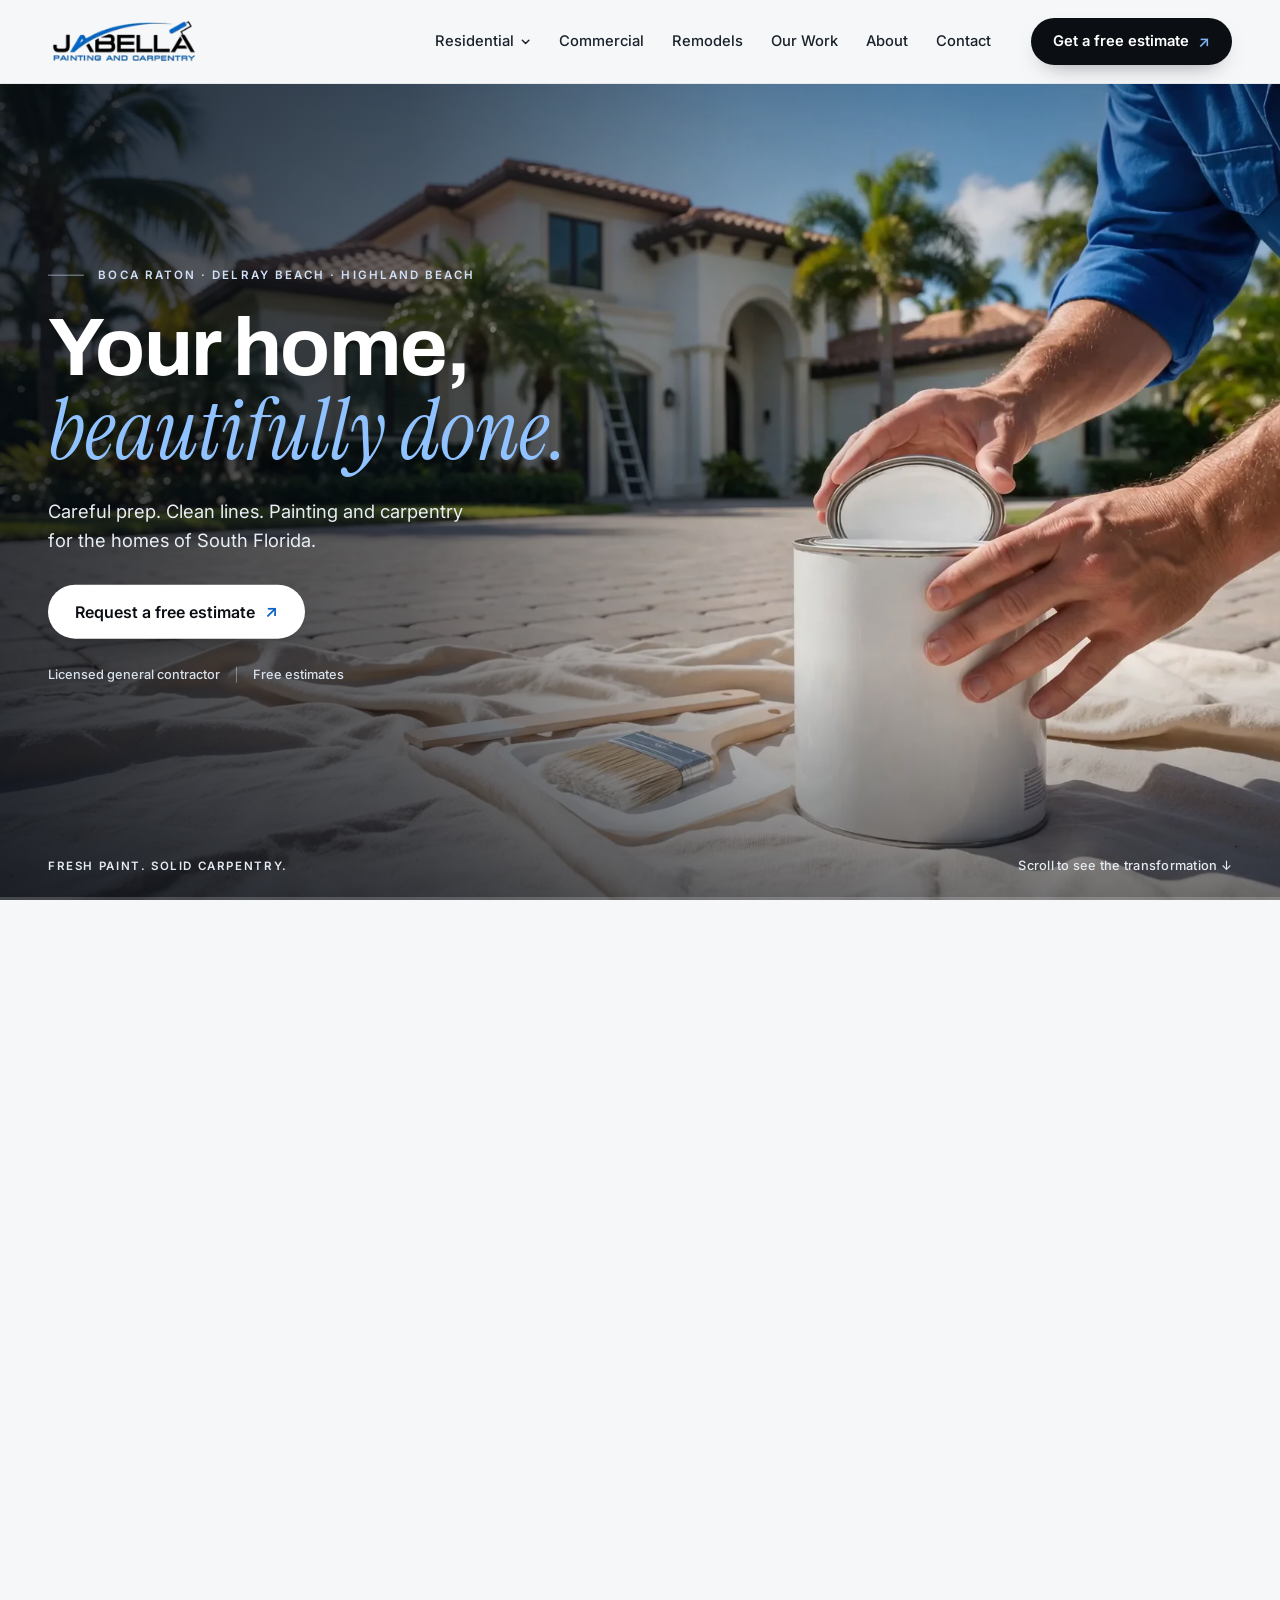
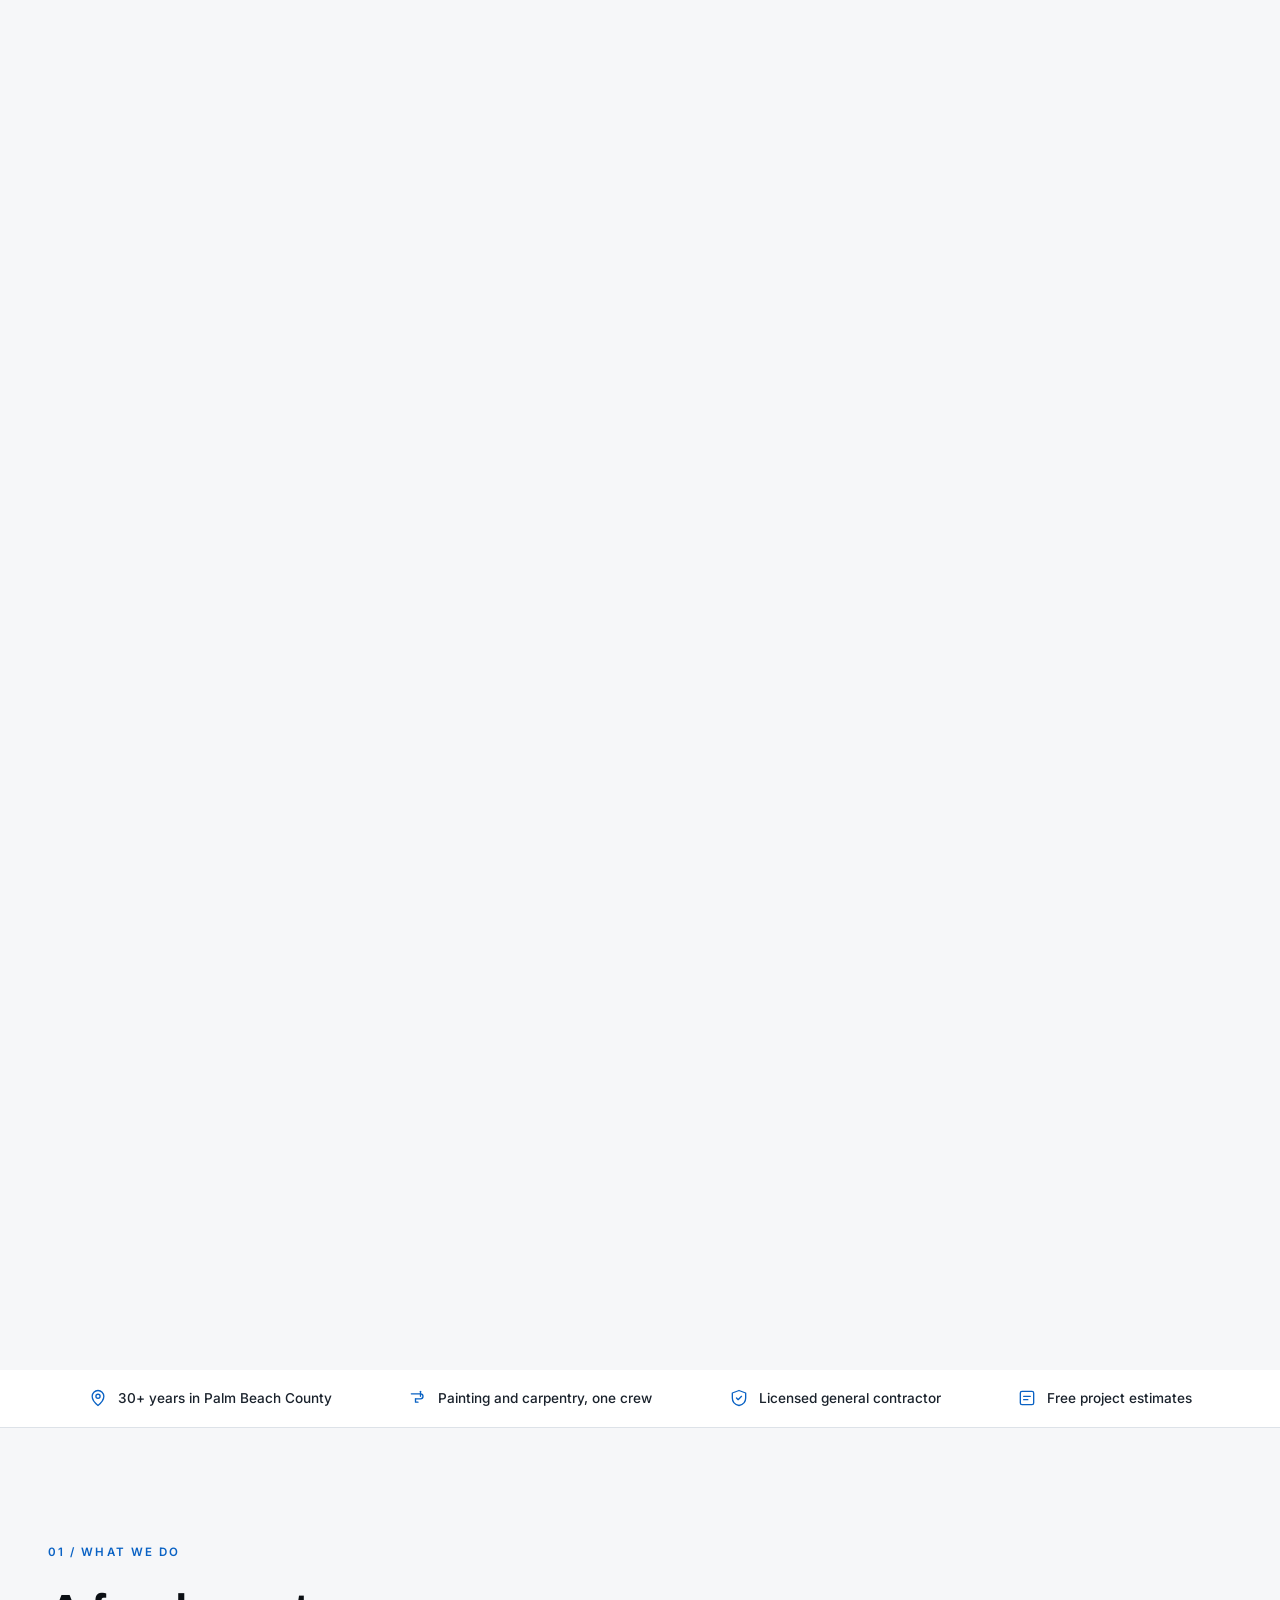
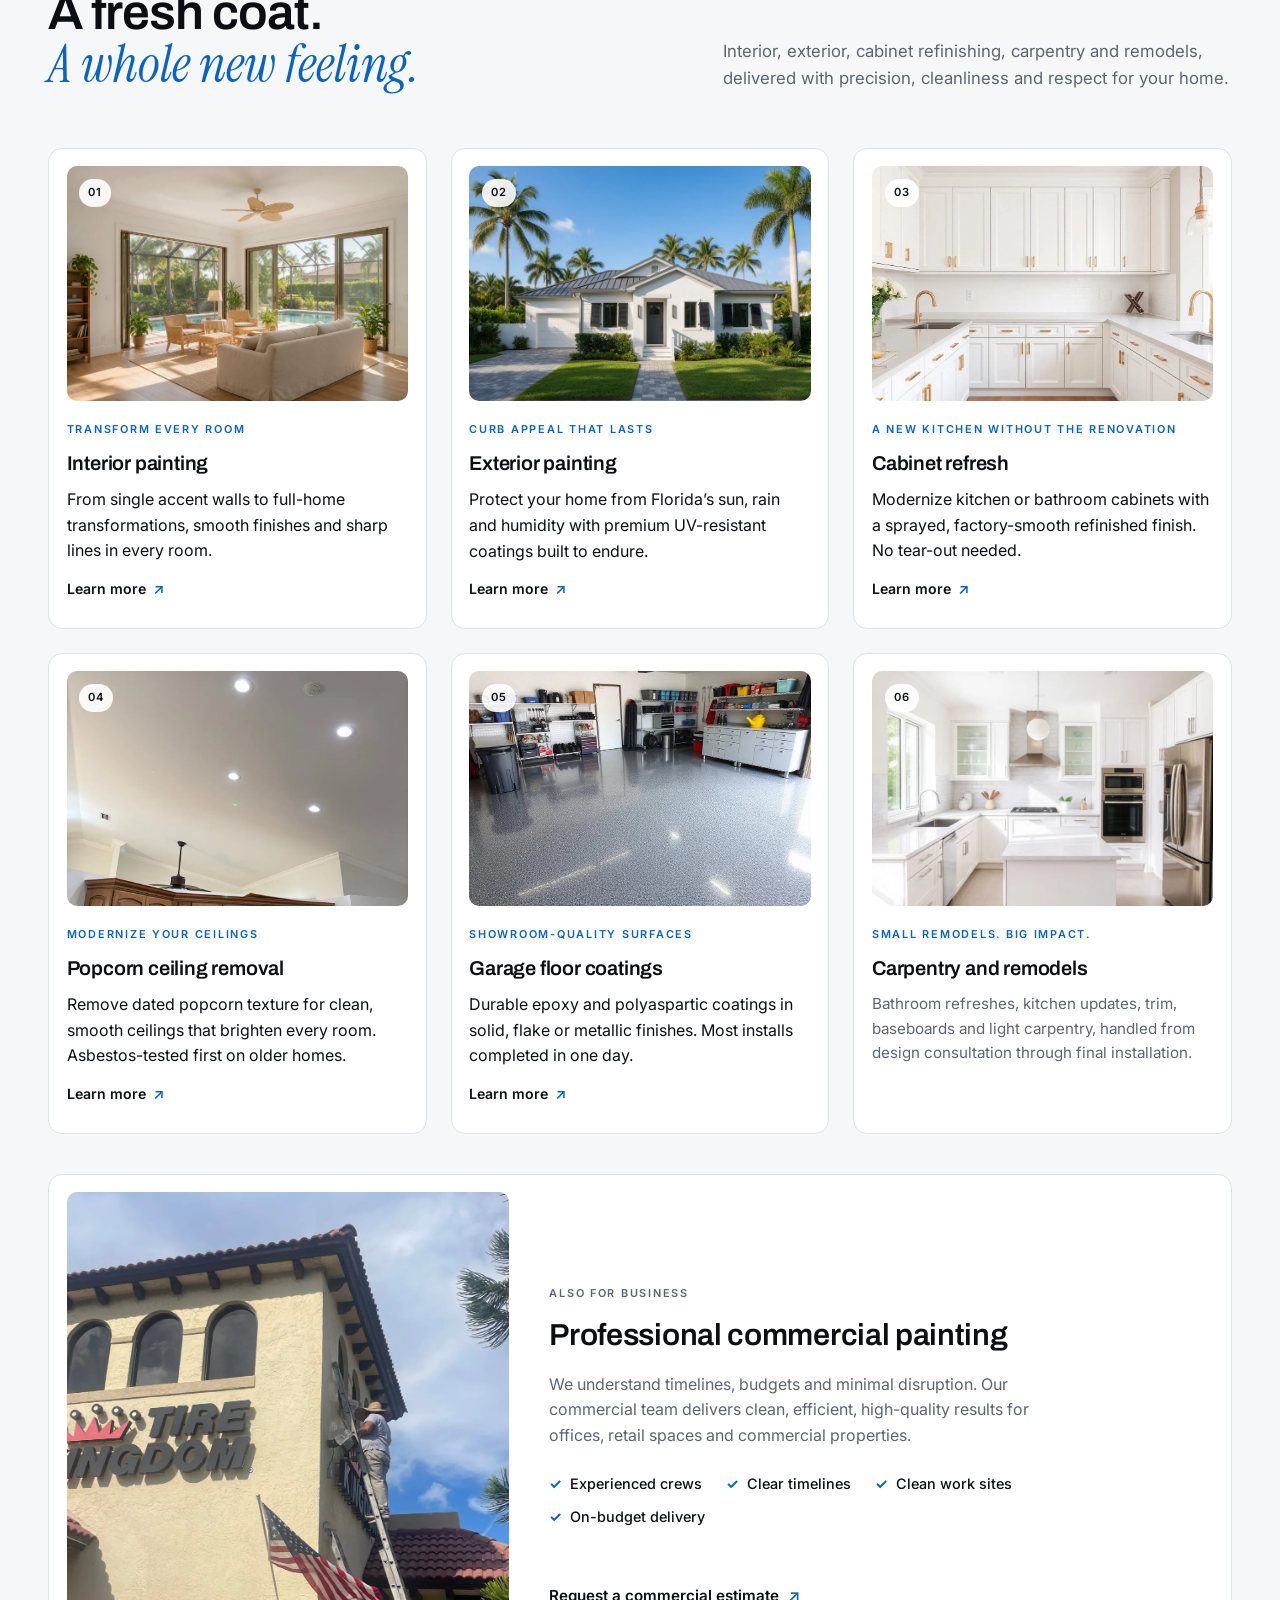
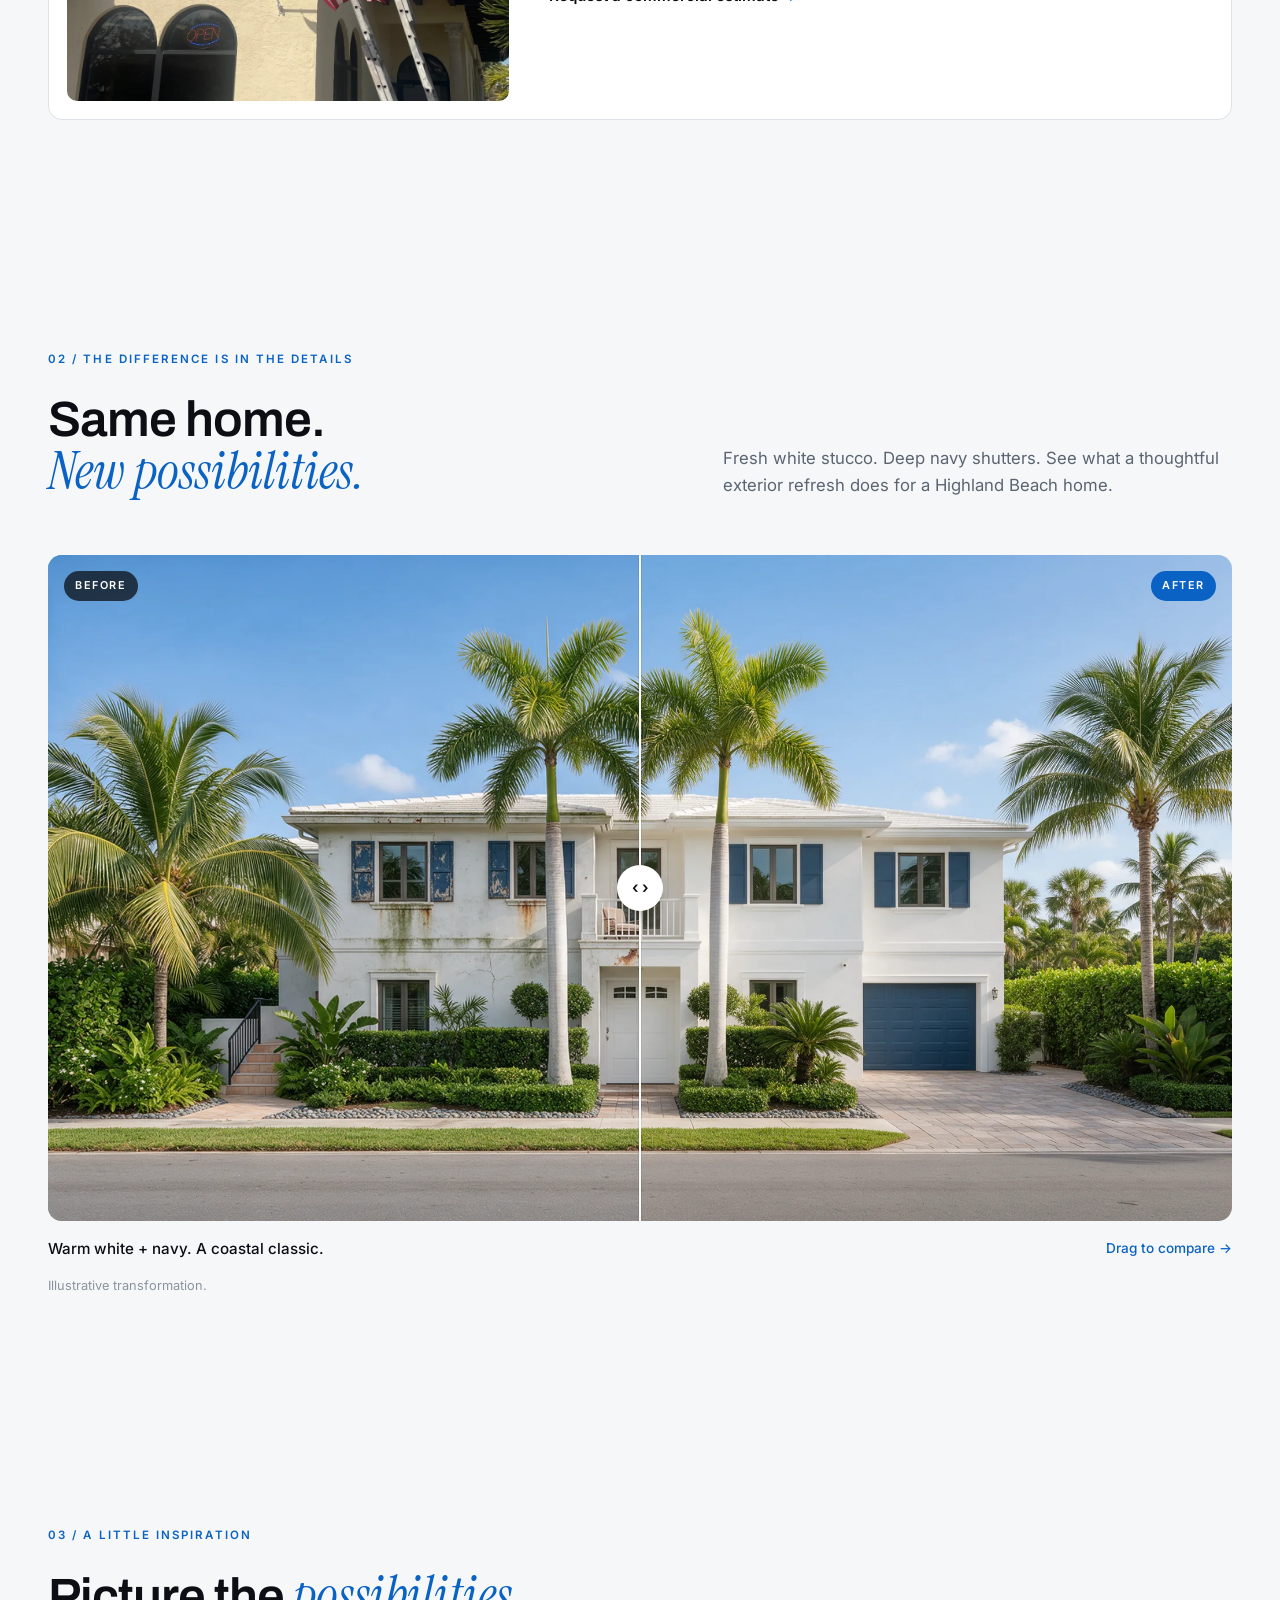
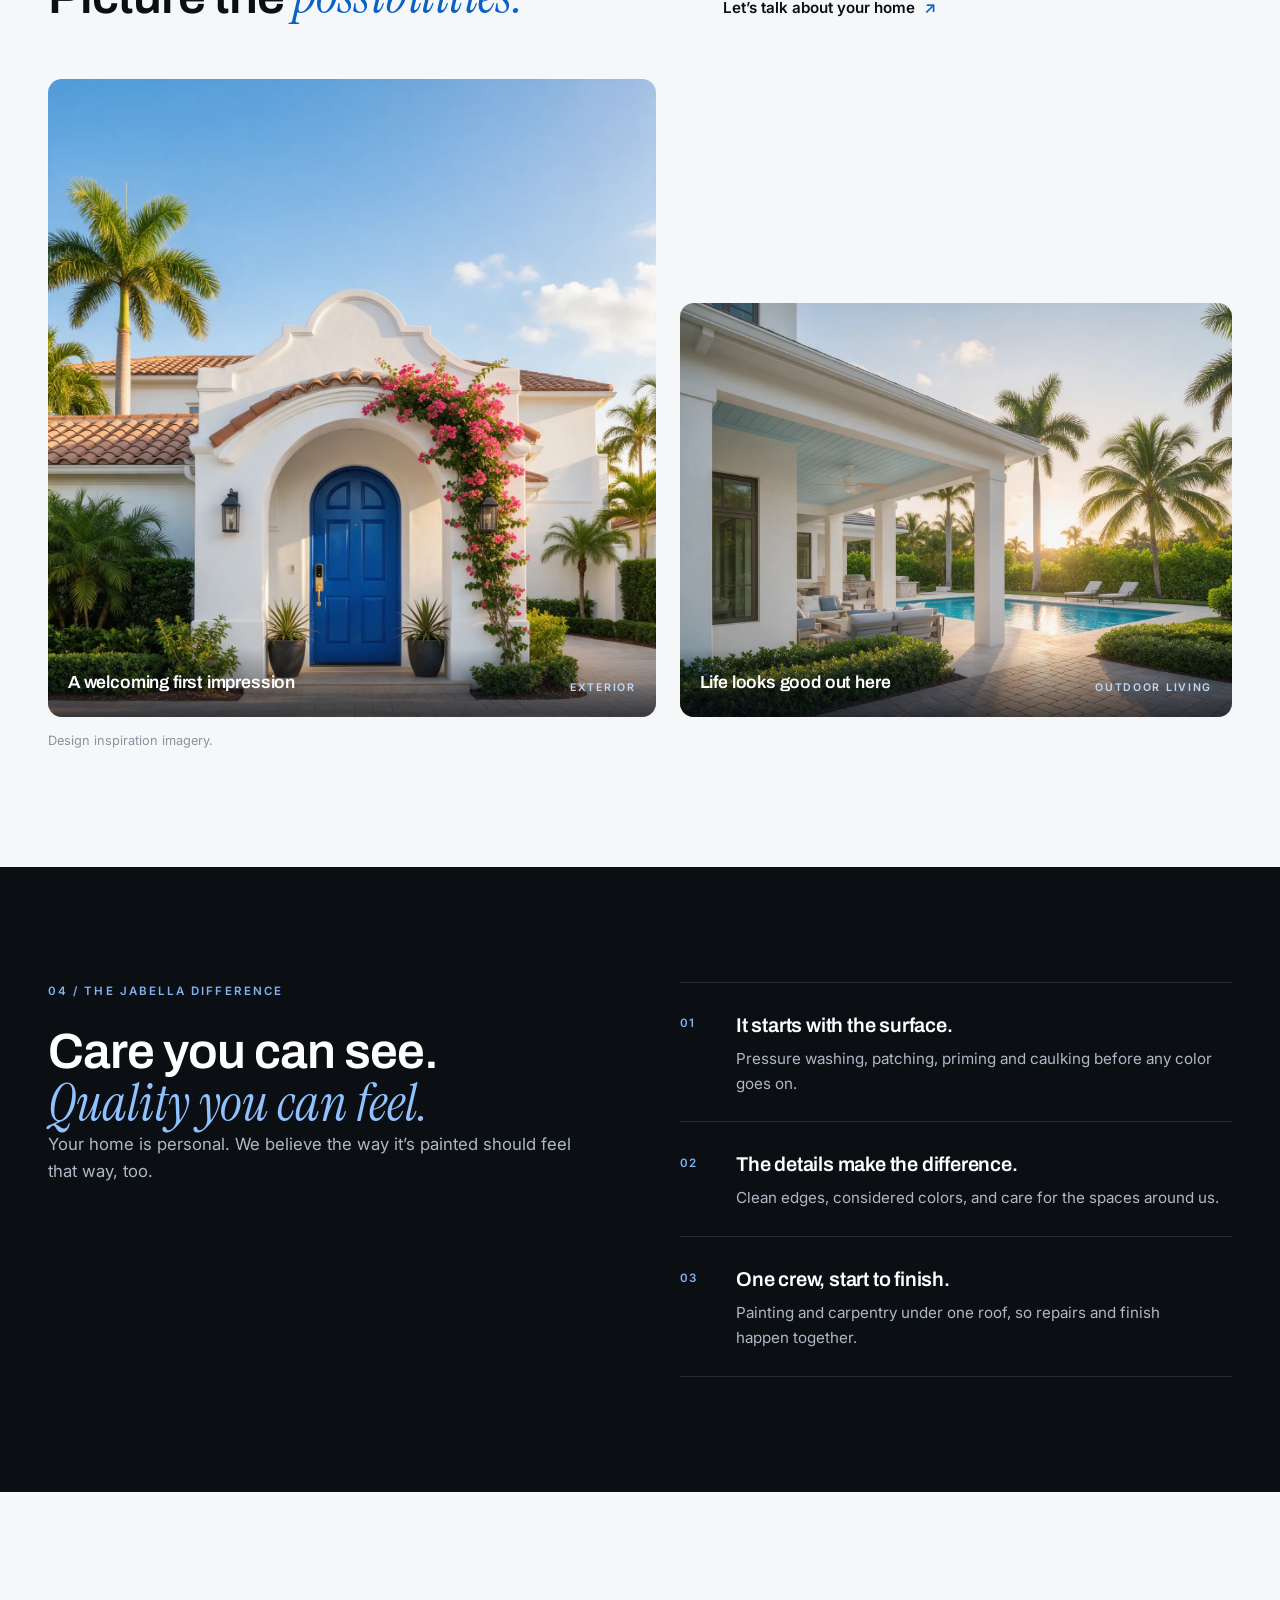
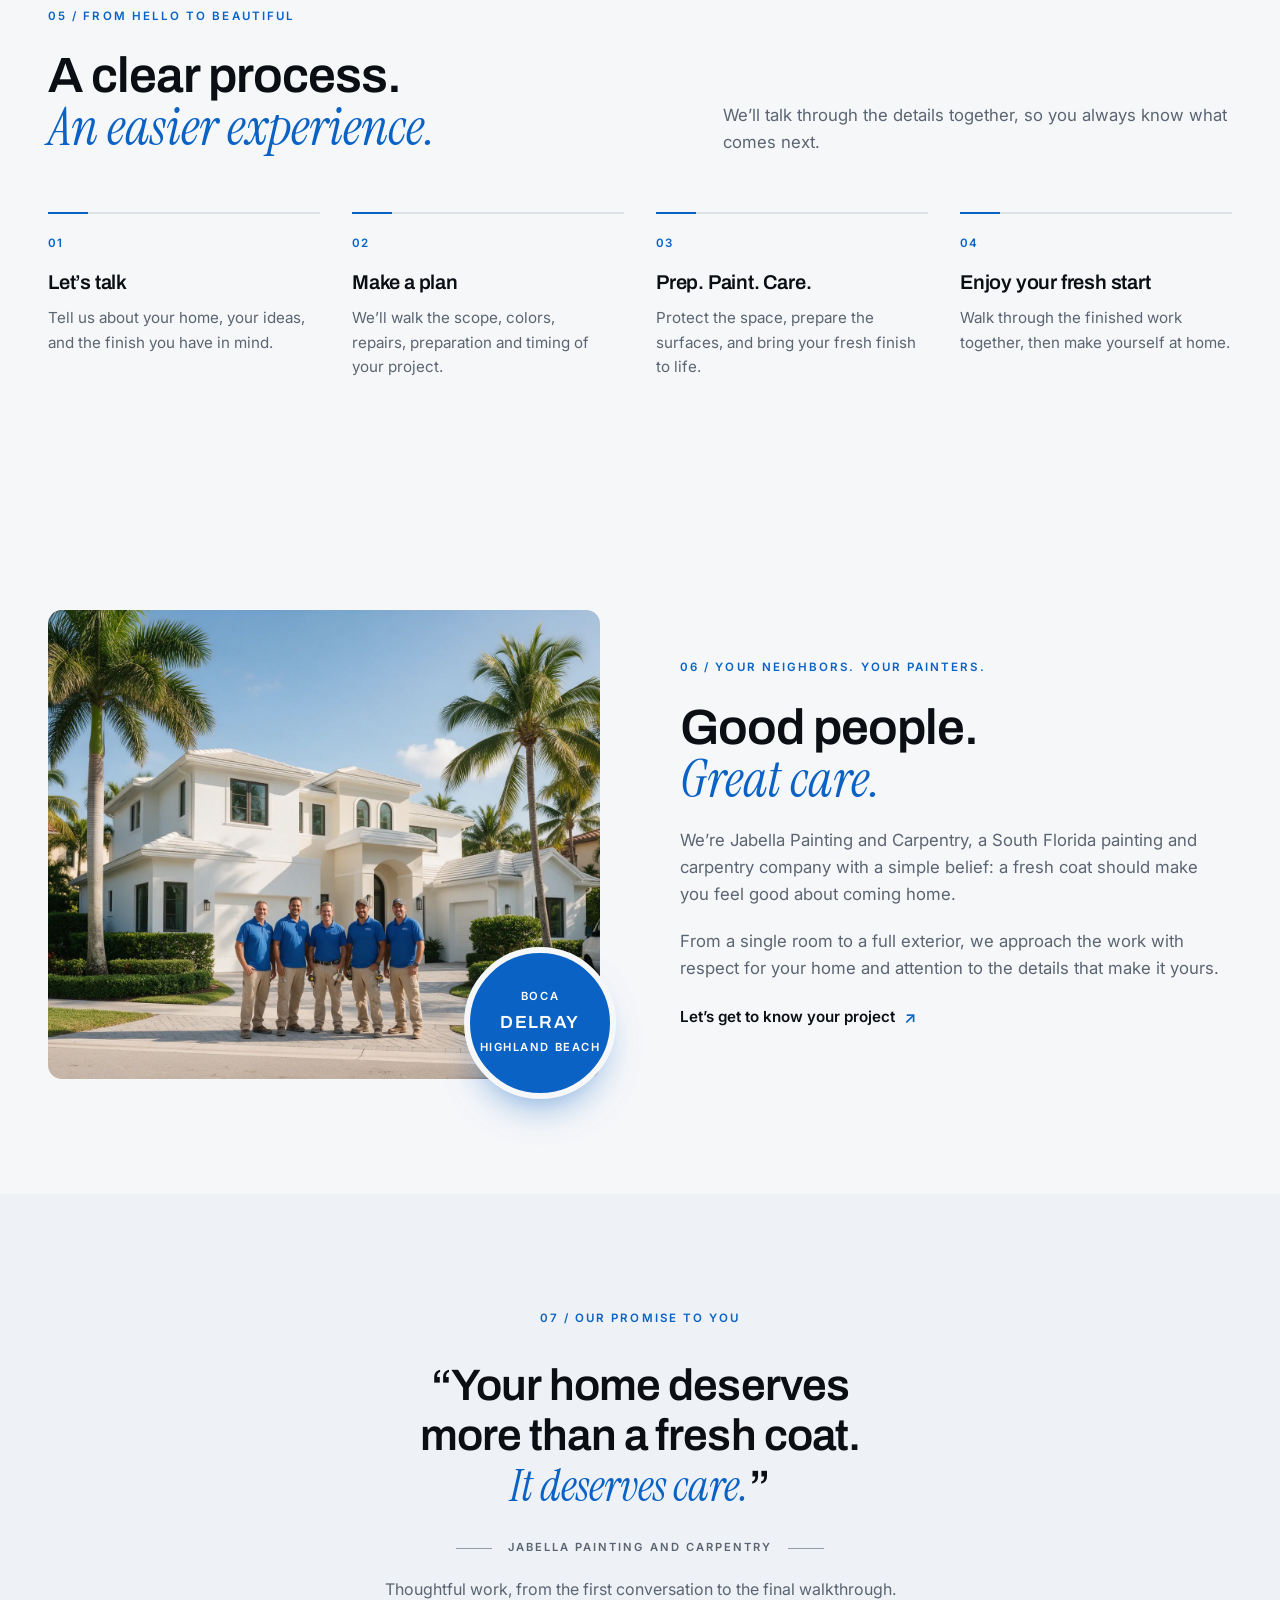
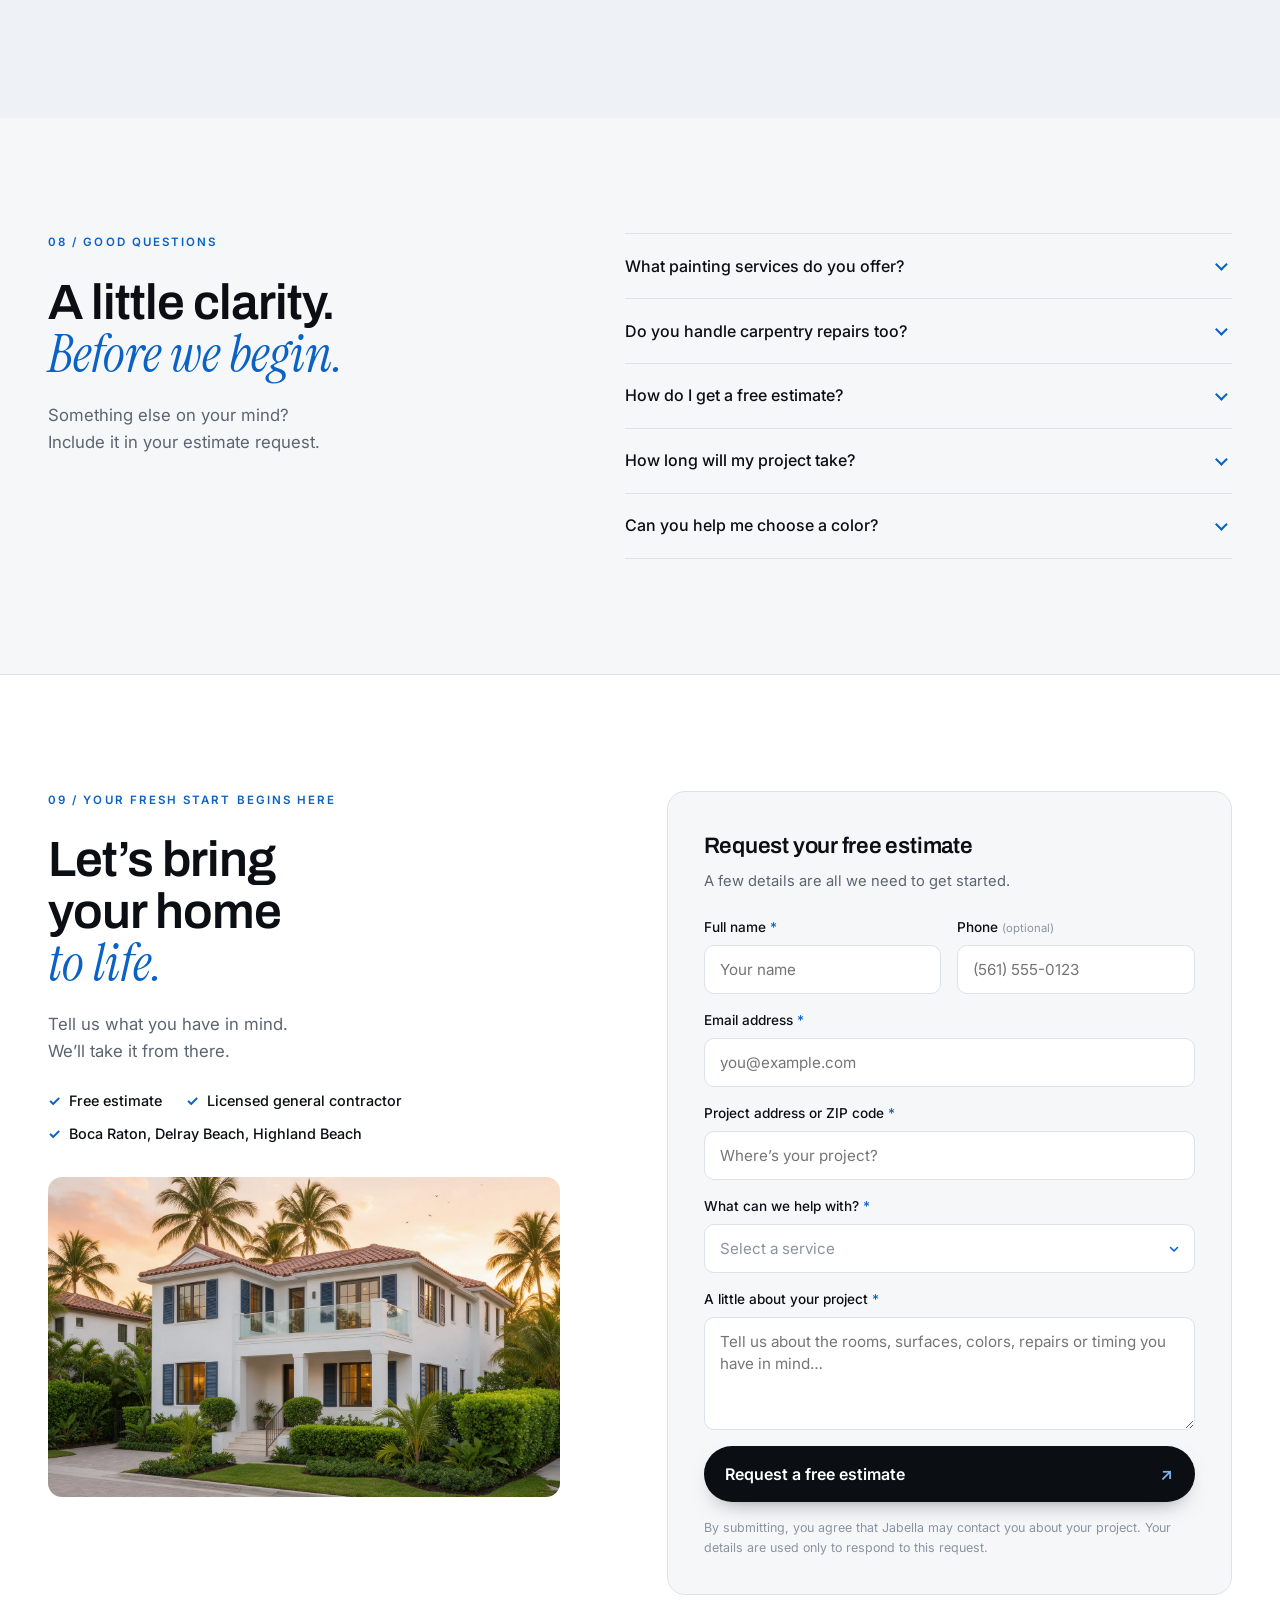
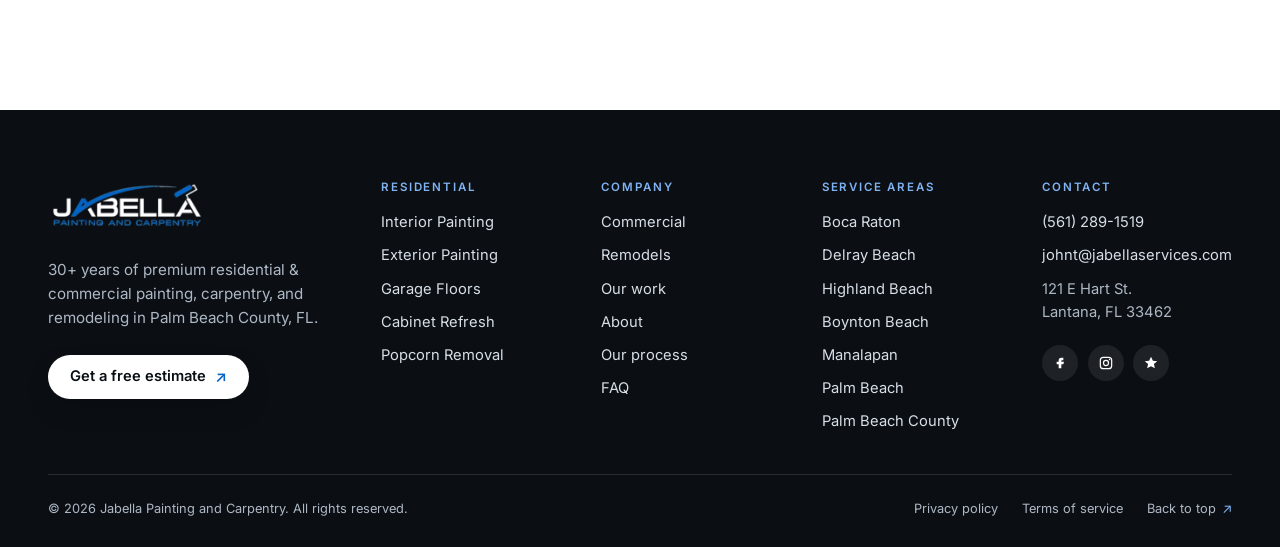
==== commit aa155d96: "Residential dropdown menu and five service pages from jabellaservices.com content Co-Authored-By: Cl" ====
--- a/index.html
+++ b/index.html
@@ -19,30 +19,50 @@
 <link href="https://fonts.googleapis.com/css2?family=Archivo:wght@500;600;700&family=Inter:wght@400;500;600&family=Instrument+Serif:ital@1&display=swap" rel="stylesheet">
 <link rel="stylesheet" href="site.css">
 </head>
-<body>
+<body id="top">
 <a class="skip" href="#services">Skip to services</a>
 
 <header class="site-header">
-  <a class="brand" href="#home" aria-label="Jabella Painting and Carpentry, home">
-    <img src="assets/logo.webp" width="180" height="55" alt="Jabella Painting and Carpentry">
+  <a class="brand" href="/" aria-label="Jabella Painting and Carpentry, home">
+    <img src="/assets/logo.webp" width="180" height="55" alt="Jabella Painting and Carpentry">
   </a>
   <nav class="desktop-nav" aria-label="Main navigation">
-    <a href="#services">Services</a>
-    <a href="#work">Our work</a>
-    <a href="#about">About us</a>
-    <a href="#process">Our process</a>
+    <div class="has-sub">
+      <button type="button" class="nav-sub-toggle" aria-expanded="false" aria-controls="sub-residential">Residential <svg class="chev" viewBox="0 0 12 12" aria-hidden="true"><path d="M2.5 4.5 6 8l3.5-3.5" fill="none" stroke="currentColor" stroke-width="1.6" stroke-linecap="round" stroke-linejoin="round"/></svg></button>
+      <div class="nav-sub" id="sub-residential">
+      <a href="/residential/interior/">Interior Painting</a>
+      <a href="/residential/exterior/">Exterior Painting</a>
+      <a href="/residential/garage/">Garage Floors</a>
+      <a href="/residential/cabinets/">Cabinet Refresh</a>
+      <a href="/residential/popcorn/">Popcorn Removal</a>
+      </div>
+    </div>
+    <a href="/#commercial">Commercial</a>
+    <a href="/#remodels">Remodels</a>
+    <a href="/#work">Our Work</a>
+    <a href="/#about">About</a>
+    <a href="/#estimate">Contact</a>
   </nav>
-  <a class="btn btn--primary header-cta" href="#estimate">Get a free estimate <span class="arrow" aria-hidden="true">↗</span></a>
+  <a class="btn btn--primary header-cta" href="/#estimate">Get a free estimate <span class="arrow" aria-hidden="true">↗</span></a>
   <button class="menu-toggle" type="button" aria-expanded="false" aria-controls="mobile-nav" aria-label="Open menu">
     <span></span><span></span>
   </button>
 </header>
 <nav id="mobile-nav" class="mobile-nav" aria-label="Mobile navigation" hidden>
-  <a href="#services">Services</a>
-  <a href="#work">Our work</a>
-  <a href="#about">About us</a>
-  <a href="#process">Our process</a>
-  <a href="#estimate" class="btn btn--primary">Get a free estimate</a>
+  <div class="mobile-group">
+    <p class="mobile-group__label">Residential</p>
+    <a href="/residential/interior/">Interior Painting</a>
+    <a href="/residential/exterior/">Exterior Painting</a>
+    <a href="/residential/garage/">Garage Floors</a>
+    <a href="/residential/cabinets/">Cabinet Refresh</a>
+    <a href="/residential/popcorn/">Popcorn Removal</a>
+  </div>
+  <a href="/#commercial">Commercial</a>
+  <a href="/#remodels">Remodels</a>
+  <a href="/#work">Our Work</a>
+  <a href="/#about">About</a>
+  <a href="/#estimate">Contact</a>
+  <a href="/#estimate" class="btn btn--primary">Get a free estimate</a>
 </nav>
 
 <main>
@@ -98,6 +118,7 @@
           <p class="card__kicker">Transform every room</p>
           <h3>Interior painting</h3>
           <p>From single accent walls to full-home transformations, smooth finishes and sharp lines in every room.</p>
+          <a class="card__more" href="/residential/interior/">Learn more <span class="arrow" aria-hidden="true">↗</span></a>
         </article>
         <article class="card">
           <div class="card__media">
@@ -107,6 +128,7 @@
           <p class="card__kicker">Curb appeal that lasts</p>
           <h3>Exterior painting</h3>
           <p>Protect your home from Florida’s sun, rain and humidity with premium UV-resistant coatings built to endure.</p>
+          <a class="card__more" href="/residential/exterior/">Learn more <span class="arrow" aria-hidden="true">↗</span></a>
         </article>
         <article class="card">
           <div class="card__media">
@@ -116,6 +138,7 @@
           <p class="card__kicker">A new kitchen without the renovation</p>
           <h3>Cabinet refresh</h3>
           <p>Modernize kitchen or bathroom cabinets with a sprayed, factory-smooth refinished finish. No tear-out needed.</p>
+          <a class="card__more" href="/residential/cabinets/">Learn more <span class="arrow" aria-hidden="true">↗</span></a>
         </article>
         <article class="card">
           <div class="card__media">
@@ -125,6 +148,7 @@
           <p class="card__kicker">Modernize your ceilings</p>
           <h3>Popcorn ceiling removal</h3>
           <p>Remove dated popcorn texture for clean, smooth ceilings that brighten every room. Asbestos-tested first on older homes.</p>
+          <a class="card__more" href="/residential/popcorn/">Learn more <span class="arrow" aria-hidden="true">↗</span></a>
         </article>
         <article class="card">
           <div class="card__media">
@@ -134,8 +158,9 @@
           <p class="card__kicker">Showroom-quality surfaces</p>
           <h3>Garage floor coatings</h3>
           <p>Durable epoxy and polyaspartic coatings in solid, flake or metallic finishes. Most installs completed in one day.</p>
-        </article>
-        <article class="card">
+          <a class="card__more" href="/residential/garage/">Learn more <span class="arrow" aria-hidden="true">↗</span></a>
+        </article>
+        <article class="card" id="remodels">
           <div class="card__media">
             <img src="assets/remodel.webp" alt="A remodeled white kitchen with new cabinets, island and stainless appliances" loading="lazy" width="800" height="600">
             <span class="card__num">06</span>
@@ -146,7 +171,7 @@
         </article>
       </div>
 
-      <aside class="commercial" data-reveal aria-labelledby="commercial-title">
+      <aside class="commercial" id="commercial" data-reveal aria-labelledby="commercial-title">
         <div class="commercial__media">
           <img src="assets/commercial.webp" alt="A Jabella painter on a ladder painting the facade of a Tire Kingdom store" loading="lazy" width="1050" height="1400">
         </div>
@@ -383,47 +408,46 @@
   <div class="wrap">
     <div class="footer__grid">
       <div class="footer__about">
-        <a class="brand brand--footer" href="#home" aria-label="Jabella Painting and Carpentry, back to top">
-          <img src="assets/logo-white.webp" width="180" height="55" alt="Jabella Painting and Carpentry">
+        <a class="brand brand--footer" href="/" aria-label="Jabella Painting and Carpentry, back to top">
+          <img src="/assets/logo-white.webp" width="180" height="55" alt="Jabella Painting and Carpentry">
         </a>
         <p>30+ years of premium residential &amp; commercial painting, carpentry, and remodeling in Palm Beach County, FL.</p>
-        <a class="btn btn--light footer__cta" href="#estimate">Get a free estimate <span class="arrow" aria-hidden="true">↗</span></a>
+        <a class="btn btn--light footer__cta" href="/#estimate">Get a free estimate <span class="arrow" aria-hidden="true">↗</span></a>
       </div>
 
       <nav class="footer__col" aria-labelledby="f-services">
-        <h4 id="f-services">Services</h4>
+        <h4 id="f-services">Residential</h4>
         <ul>
-          <li><a href="#services">Interior painting</a></li>
-          <li><a href="#services">Exterior painting</a></li>
-          <li><a href="#services">Cabinet refresh</a></li>
-          <li><a href="#services">Popcorn ceiling removal</a></li>
-          <li><a href="#services">Garage floor coatings</a></li>
-          <li><a href="#services">Carpentry and remodels</a></li>
-          <li><a href="#services">Commercial painting</a></li>
+          <li><a href="/residential/interior/">Interior Painting</a></li>
+          <li><a href="/residential/exterior/">Exterior Painting</a></li>
+          <li><a href="/residential/garage/">Garage Floors</a></li>
+          <li><a href="/residential/cabinets/">Cabinet Refresh</a></li>
+          <li><a href="/residential/popcorn/">Popcorn Removal</a></li>
         </ul>
       </nav>
 
       <nav class="footer__col" aria-labelledby="f-company">
         <h4 id="f-company">Company</h4>
         <ul>
-          <li><a href="#about">About us</a></li>
-          <li><a href="#work">Our work</a></li>
-          <li><a href="#process">Our process</a></li>
-          <li><a href="#faq">FAQ</a></li>
-          <li><a href="#estimate">Free estimate</a></li>
+          <li><a href="/#commercial">Commercial</a></li>
+          <li><a href="/#remodels">Remodels</a></li>
+          <li><a href="/#work">Our work</a></li>
+          <li><a href="/#about">About</a></li>
+          <li><a href="/#process">Our process</a></li>
+          <li><a href="/#faq">FAQ</a></li>
         </ul>
       </nav>
 
       <nav class="footer__col" aria-labelledby="f-areas">
         <h4 id="f-areas">Service areas</h4>
         <ul>
-          <li><a href="#estimate">Boca Raton</a></li>
-          <li><a href="#estimate">Delray Beach</a></li>
-          <li><a href="#estimate">Highland Beach</a></li>
-          <li><a href="#estimate">Boynton Beach</a></li>
-          <li><a href="#estimate">Manalapan</a></li>
-          <li><a href="#estimate">Palm Beach</a></li>
-          <li><a href="#estimate">Palm Beach County</a></li>
+          <li><a href="/#estimate">Boca Raton</a></li>
+          <li><a href="/#estimate">Delray Beach</a></li>
+          <li><a href="/#estimate">Highland Beach</a></li>
+          <li><a href="/#estimate">Boynton Beach</a></li>
+          <li><a href="/#estimate">Manalapan</a></li>
+          <li><a href="/#estimate">Palm Beach</a></li>
+          <li><a href="/#estimate">Palm Beach County</a></li>
         </ul>
       </nav>
 
@@ -447,7 +471,7 @@
       <ul class="footer__legal">
         <li><a href="#">Privacy policy</a></li>
         <li><a href="#">Terms of service</a></li>
-        <li><a href="#home">Back to top <span class="arrow" aria-hidden="true">↗</span></a></li>
+        <li><a href="#top">Back to top <span class="arrow" aria-hidden="true">↗</span></a></li>
       </ul>
     </div>
   </div>
--- a/site.css
+++ b/site.css
@@ -95,10 +95,10 @@
 }
 .brand { display: inline-flex; align-items: center; text-decoration: none; flex: none; }
 .brand img { height: 46px; width: auto; }
-.desktop-nav { display: flex; gap: 1.75rem; margin-left: auto; }
-.desktop-nav a { text-decoration: none; font-size: .92rem; font-weight: 500; color: var(--ink-2); padding: .4rem 0; position: relative; }
-.desktop-nav a::after { content: ""; position: absolute; left: 0; right: 100%; bottom: 0; height: 2px; background: var(--blue); transition: right .22s var(--ease); }
-.desktop-nav a:hover::after { right: 0; }
+.desktop-nav { display: flex; align-items: center; gap: 1.75rem; margin-left: auto; }
+.desktop-nav > a { white-space: nowrap; text-decoration: none; font-size: .92rem; font-weight: 500; color: var(--ink-2); padding: .4rem 0; position: relative; }
+.desktop-nav > a::after { content: ""; position: absolute; left: 0; right: 100%; bottom: 0; height: 2px; background: var(--blue); transition: right .22s var(--ease); }
+.desktop-nav > a:hover::after, .desktop-nav > a[aria-current="page"]::after { right: 0; }
 .menu-toggle { display: none; margin-left: auto; width: 44px; height: 44px; border: 0; background: transparent; cursor: pointer; flex-direction: column; justify-content: center; gap: 6px; align-items: center; }
 .menu-toggle span { display: block; width: 22px; height: 2px; background: var(--ink); transition: transform .2s var(--ease); }
 .menu-toggle[aria-expanded="true"] span:first-child { transform: translateY(4px) rotate(45deg); }
@@ -332,3 +332,84 @@
   [data-stagger] > * { opacity: 0; transform: translateY(18px); transition: opacity .7s var(--ease), transform .7s var(--ease); transition-delay: calc(var(--i, 0) * 90ms); }
   [data-stagger].in > * { opacity: 1; transform: none; }
 }
+
+@media (max-width: 1120px) { .desktop-nav { gap: 1.15rem; } .site-header { gap: 1.5rem; } .header-cta { padding-inline: 1rem; } }
+
+/* ========== PAGES-CSS: dropdown menu, mobile groups, service pages ========== */
+.has-sub { position: relative; }
+.has-sub::after { content: ""; position: absolute; left: 0; right: 0; top: 100%; height: .8rem; }
+.nav-sub-toggle { display: inline-flex; align-items: center; gap: .4rem; background: none; border: 0; cursor: pointer; font: 500 .92rem/1 var(--font-text); color: var(--ink-2); padding: .4rem 0; }
+.nav-sub-toggle .chev { width: .7rem; height: .7rem; transition: transform .2s var(--ease); }
+.has-sub:hover .chev, .has-sub.is-open .chev, .has-sub:focus-within .chev { transform: rotate(180deg); }
+.nav-sub {
+  position: absolute; top: calc(100% + .7rem); left: -1rem; min-width: 15.5rem; z-index: 50;
+  display: grid; gap: .1rem; padding: .5rem; background: var(--surface); border: 1px solid var(--border); border-radius: 14px;
+  box-shadow: 0 24px 48px -24px rgb(11 15 20 / .35), 0 2px 8px rgb(11 15 20 / .06);
+  opacity: 0; visibility: hidden; transform: translateY(6px);
+  transition: opacity .18s var(--ease), transform .18s var(--ease), visibility 0s linear .18s;
+}
+.has-sub:hover .nav-sub, .has-sub:focus-within .nav-sub, .has-sub.is-open .nav-sub { opacity: 1; visibility: visible; transform: none; transition-delay: 0s; }
+.nav-sub a { display: block; padding: .6rem .8rem; border-radius: 9px; font-size: .9rem; font-weight: 500; color: var(--ink-2); text-decoration: none; }
+.nav-sub a:hover, .nav-sub a:focus-visible { background: var(--blue-soft); color: var(--blue); }
+.nav-sub a[aria-current="page"] { color: var(--blue); }
+.mobile-group { border-bottom: 1px solid var(--border); padding-bottom: .5rem; margin-bottom: .25rem; }
+.mobile-group__label { font-size: .7rem; font-weight: 600; letter-spacing: .16em; text-transform: uppercase; color: var(--blue); padding: .9rem 0 .35rem; }
+.mobile-group a { display: block; border: 0; padding: .55rem 0 .55rem .85rem; }
+.mobile-nav a[aria-current="page"] { color: var(--blue); }
+.card__more { display: inline-flex; align-items: center; gap: .45rem; margin-top: .9rem; font-size: .88rem; font-weight: 600; color: var(--ink); text-decoration: none; }
+.card__more .arrow { color: var(--blue); }
+.card__more:hover .arrow { transform: translate(2px, -2px); }
+
+/* service page hero */
+.page-hero { position: relative; display: grid; align-items: end; min-height: min(68vh, 640px); background: var(--ink); color: #fff; overflow: hidden; }
+.page-hero > img { position: absolute; inset: 0; width: 100%; height: 100%; object-fit: cover; }
+.page-hero::after { content: ""; position: absolute; inset: 0; background: linear-gradient(90deg, rgb(5 10 18 / .82) 0%, rgb(5 10 18 / .55) 40%, rgb(5 10 18 / .15) 75%), linear-gradient(180deg, rgb(5 10 18 / .3), rgb(5 10 18 / 0) 35%, rgb(5 10 18 / .35) 100%); }
+.page-hero .wrap { position: relative; z-index: 1; padding: 6rem 0 3.5rem; }
+.crumbs { display: flex; flex-wrap: wrap; gap: .6rem; font-size: .72rem; font-weight: 600; letter-spacing: .16em; text-transform: uppercase; color: #CFE0F7; margin-bottom: 1.25rem; }
+.crumbs a { color: inherit; text-decoration: none; }
+.crumbs a:hover { color: #fff; }
+.crumbs span[aria-hidden] { opacity: .5; }
+.page-hero h1 { font-size: clamp(2.3rem, 5.2vw, 4.2rem); line-height: 1.02; font-weight: 700; max-width: 18ch; text-shadow: 0 2px 24px rgb(0 0 0 / .25); }
+.page-hero h1 em { color: #8FC2FF; font-size: 1.04em; }
+.page-hero .sub { max-width: 36rem; font-size: clamp(1rem, 1.5vw, 1.15rem); line-height: 1.55; color: #E8EEF5; margin: 1.25rem 0 1.75rem; }
+.hero-actions { display: flex; flex-wrap: wrap; gap: .75rem; }
+.btn--ghost { background: rgb(255 255 255 / .12); color: #fff; border: 1px solid rgb(255 255 255 / .35); backdrop-filter: blur(6px); }
+.btn--ghost:hover { background: #fff; color: var(--ink); }
+
+/* service page blocks */
+.block { padding-block: clamp(56px, 7vw, 96px); }
+.block--tint { background: var(--tint); }
+.block--surface { background: var(--surface); border-block: 1px solid var(--border); }
+.block--flush { padding-top: 0; }
+.block .split { margin-bottom: clamp(28px, 4vw, 44px); }
+.intro__media img { width: 100%; border-radius: var(--radius); aspect-ratio: 4 / 3; object-fit: cover; }
+.steps--3 { grid-template-columns: repeat(3, 1fr); }
+.steps--4 { grid-template-columns: repeat(4, 1fr); }
+.steps--auto { grid-template-columns: repeat(auto-fit, minmax(230px, 1fr)); }
+@media (max-width: 900px) { .steps--3, .steps--4 { grid-template-columns: 1fr 1fr; } }
+@media (max-width: 520px) { .steps--3, .steps--4 { grid-template-columns: 1fr; } }
+.check-list { list-style: none; margin: 0; padding: 0; display: grid; grid-template-columns: repeat(auto-fit, minmax(240px, 1fr)); gap: .9rem 2rem; }
+.check-list li { display: flex; gap: .7rem; align-items: flex-start; padding: .9rem 0; border-bottom: 1px solid var(--border); font-weight: 500; }
+.check-list li::before { content: "✓"; color: var(--blue); font-weight: 700; flex: none; }
+.compare--tall .compare__frame { aspect-ratio: 4 / 3; max-width: 960px; margin-inline: auto; }
+.compare--tall .compare__foot { max-width: 960px; margin-inline: auto; }
+.savings { list-style: none; margin: 0; padding: 0; display: grid; gap: .75rem; max-width: 40rem; }
+.savings__row { display: flex; justify-content: space-between; align-items: center; gap: 1rem; padding: 1.1rem 1.3rem; border-radius: 12px; background: var(--surface); border: 1px solid var(--border); font-size: 1rem; }
+.savings__row strong { font-family: var(--font-display); font-size: 1.25rem; letter-spacing: -0.01em; white-space: nowrap; }
+.savings__row.is-us { background: var(--ink); color: #fff; border-color: var(--ink); }
+.savings__row.is-us strong { color: #8FC2FF; }
+.callout { border-left: 4px solid var(--blue); padding-left: 1.5rem; }
+.gallery3 { display: grid; grid-template-columns: repeat(3, 1fr); gap: 1.25rem; }
+.gallery3 .tile img { aspect-ratio: 4 / 3; }
+@media (max-width: 760px) { .gallery3 { grid-template-columns: 1fr; } }
+.testimonials { display: grid; grid-template-columns: repeat(auto-fit, minmax(300px, 1fr)); gap: 1.25rem; }
+.testimonial { margin: 0; padding: 1.6rem 1.7rem; background: var(--bg); border: 1px solid var(--border); border-radius: var(--radius); }
+.testimonial p { font-size: 1.05rem; line-height: 1.6; color: var(--ink-2); }
+.testimonial footer { margin-top: 1.1rem; font-size: .85rem; color: var(--body); }
+.testimonial footer strong { color: var(--ink); font-weight: 600; }
+.testimonial footer span { margin-left: .5rem; color: var(--muted); }
+.cta-band { background: var(--ink); color: #fff; padding-block: clamp(64px, 8vw, 110px); text-align: center; }
+.cta-band h2 { color: #fff; }
+.cta-band h2 em { color: #8FC2FF; }
+.cta-band p { color: #AEB8C4; font-size: 1.05rem; margin: 1rem auto 1.75rem; max-width: 34rem; }
+.cta-band .hero-actions { justify-content: center; }
